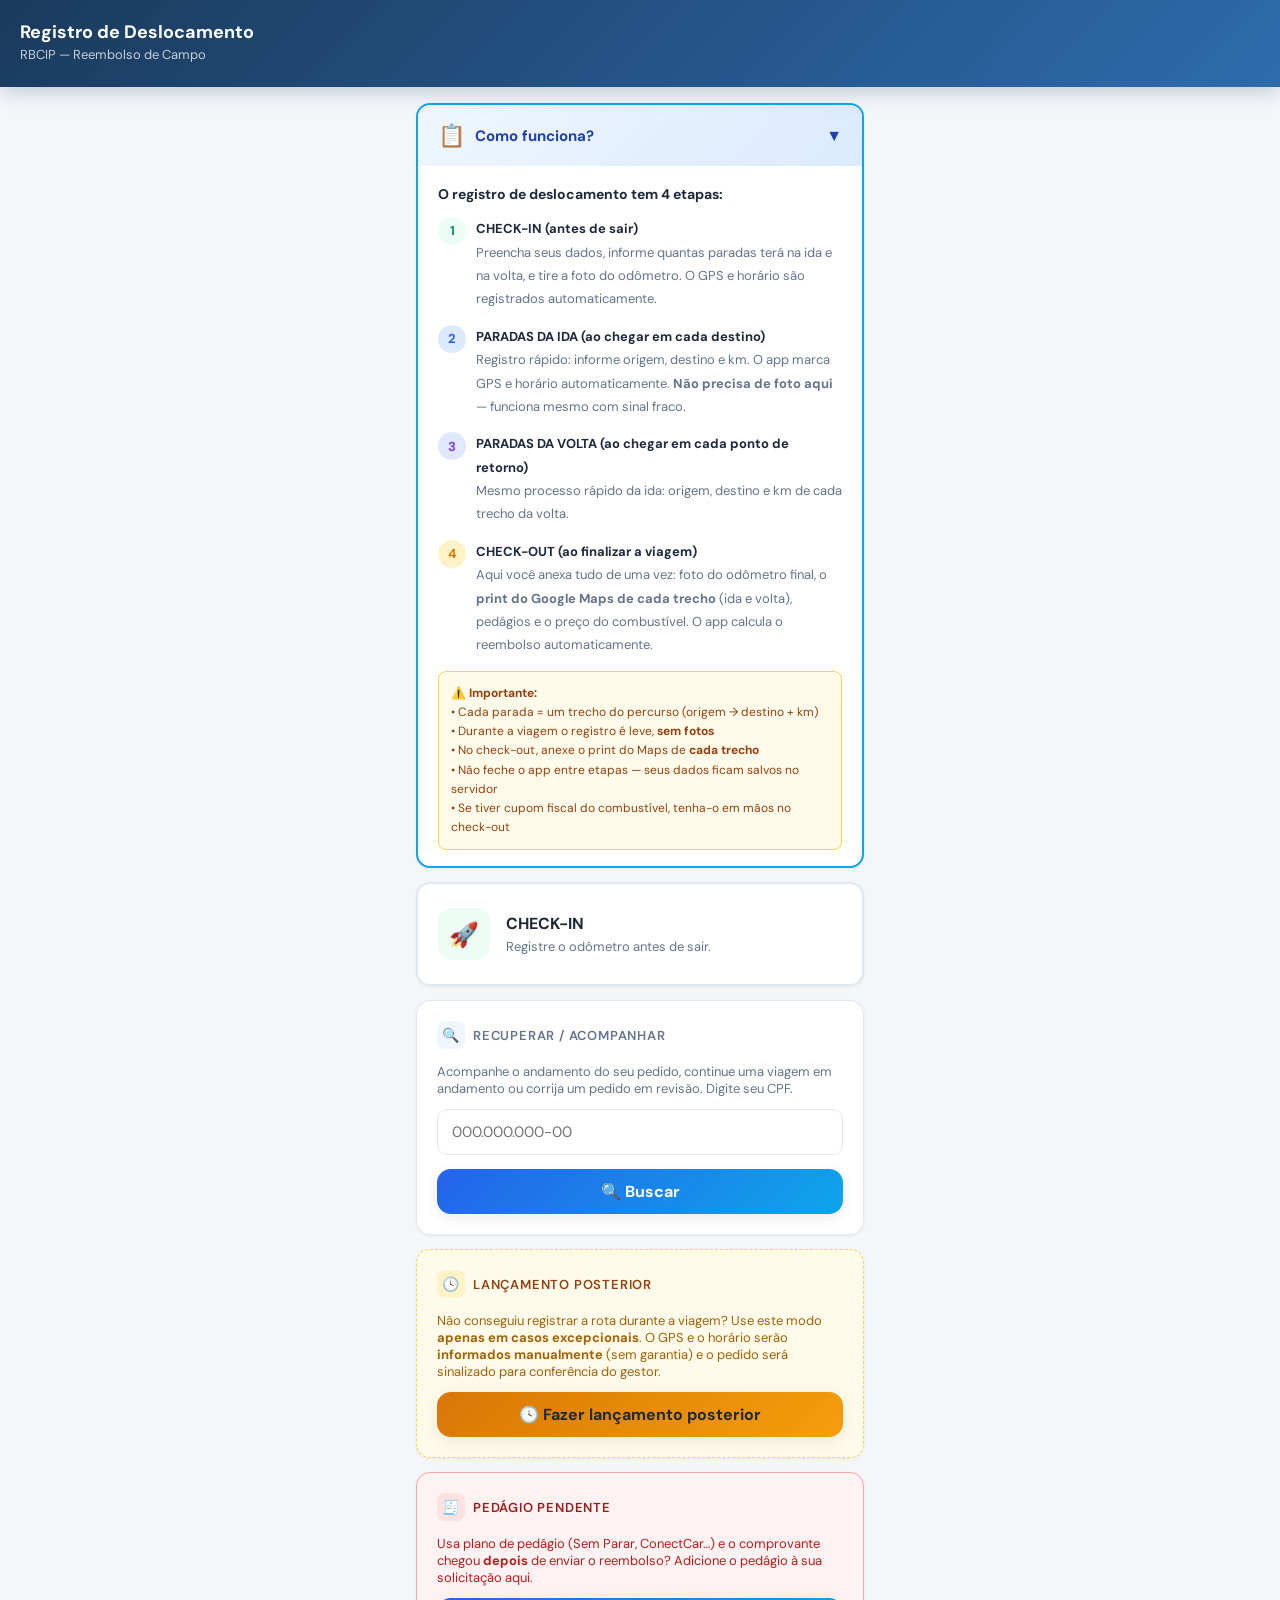
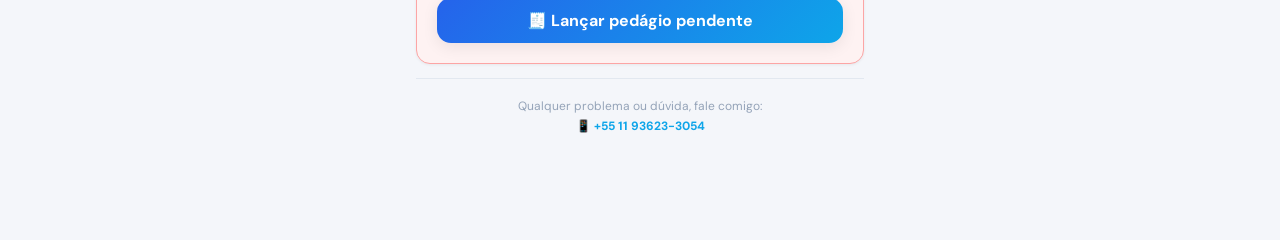
==== index.html @ f6dc3d60 "Permite foto da galeria nos odometros e torna o anexo de imagem robusto 1) Galeria: removido capture" ====
<!DOCTYPE html>
<html lang="pt-BR">
<head>
<meta charset="UTF-8">
<meta name="viewport" content="width=device-width, initial-scale=1.0, maximum-scale=1.0, user-scalable=no">
<title>Registro de Deslocamento — RBCIP</title>
<link rel="preconnect" href="https://fonts.googleapis.com">
<link href="https://fonts.googleapis.com/css2?family=DM+Sans:ital,wght@0,400;0,500;0,600;0,700&family=JetBrains+Mono:wght@500&display=swap" rel="stylesheet">
<style>
:root{--bg:#F4F6FA;--surface:#FFF;--primary:#1A3A5C;--primary-light:#2E6BAD;--accent:#0EA5E9;--accent-glow:rgba(14,165,233,.12);--success:#10B981;--success-bg:#ECFDF5;--warning:#F59E0B;--warning-bg:#FFFBEB;--danger:#EF4444;--danger-bg:#FEF2F2;--text:#1E293B;--text-secondary:#64748B;--text-muted:#94A3B8;--border:#E2E8F0;--border-focus:#0EA5E9;--radius:14px;--radius-sm:10px;--shadow-sm:0 1px 3px rgba(0,0,0,.06);--shadow-md:0 4px 16px rgba(0,0,0,.08)}
*{margin:0;padding:0;box-sizing:border-box}body{font-family:'DM Sans',sans-serif;background:var(--bg);color:var(--text);min-height:100dvh;-webkit-font-smoothing:antialiased}
.hdr{background:linear-gradient(135deg,var(--primary),var(--primary-light));color:#fff;padding:20px 20px 24px;position:sticky;top:0;z-index:100;box-shadow:0 4px 20px rgba(26,58,92,.25)}.hdr h1{font-size:18px;font-weight:700;margin-bottom:2px}.hdr p{font-size:13px;opacity:.75}
.cnt{max-width:480px;margin:0 auto;padding:16px 16px 100px}
.card{background:var(--surface);border-radius:var(--radius);padding:20px;margin-bottom:14px;box-shadow:var(--shadow-sm);border:1px solid var(--border);animation:fi .4s ease both}@keyframes fi{from{opacity:0;transform:translateY(12px)}to{opacity:1;transform:translateY(0)}}
.ct{font-size:13px;font-weight:600;color:var(--text-secondary);text-transform:uppercase;letter-spacing:.8px;margin-bottom:14px;display:flex;align-items:center;gap:8px}.ct .ic{width:28px;height:28px;border-radius:8px;display:flex;align-items:center;justify-content:center;font-size:14px;flex-shrink:0}
.f{margin-bottom:14px}.f:last-child{margin-bottom:0}.f label{display:block;font-size:13px;font-weight:600;color:var(--text);margin-bottom:6px}.f .rq{color:var(--danger)}
.f input,.f select,.f textarea{width:100%;padding:12px 14px;border:1.5px solid var(--border);border-radius:var(--radius-sm);font-family:'DM Sans',sans-serif;font-size:15px;color:var(--text);background:var(--surface);outline:none;-webkit-appearance:none}.f input:focus,.f select:focus{border-color:var(--border-focus);box-shadow:0 0 0 3px var(--accent-glow)}
.f select{padding-right:36px;background-image:url("data:image/svg+xml,%3Csvg xmlns='http://www.w3.org/2000/svg' width='12' height='8'%3E%3Cpath d='M1 1l5 5 5-5' stroke='%2364748B' stroke-width='1.5' fill='none'/%3E%3C/svg%3E");background-repeat:no-repeat;background-position:right 14px center}
.fr{display:grid;grid-template-columns:1fr 1fr;gap:10px}
.cl{display:block;cursor:pointer}.cz{border:2px dashed var(--border);border-radius:var(--radius);padding:22px 16px;text-align:center;overflow:hidden;pointer-events:none;transition:all .25s}.cl:active .cz{border-color:var(--accent);background:var(--accent-glow)}.cz.ok{border-style:solid;border-color:var(--success);padding:0;background:#000}.cz .pi{font-size:26px;margin-bottom:4px}.cz .pt{font-size:13px;color:var(--text-secondary);font-weight:500}.cz .ps{font-size:11px;color:var(--text-muted);margin-top:2px}.cz img{width:100%;display:block;border-radius:calc(var(--radius) - 2px)}.chi{position:absolute;width:1px;height:1px;opacity:0;overflow:hidden}
.cm{margin-top:8px;padding:10px 12px;background:var(--success-bg);border-radius:var(--radius-sm);font-family:'JetBrains Mono',monospace;font-size:11px;color:#065F46;line-height:1.6;display:none}.cm.v{display:block}.cm .mr{display:flex;justify-content:space-between}.cm .ml{font-family:'DM Sans',sans-serif;font-weight:600;font-size:11px;color:#047857}
.gs{display:flex;align-items:center;gap:8px;padding:10px 14px;border-radius:var(--radius-sm);font-size:13px;font-weight:500;margin-bottom:14px}.gs.p{background:var(--warning-bg);color:#92400E}.gs.a{background:var(--success-bg);color:#065F46}.gs.e{background:var(--danger-bg);color:#991B1B}.gd{width:8px;height:8px;border-radius:50%;flex-shrink:0}.gs.p .gd{background:var(--warning);animation:pl 1.5s infinite}.gs.a .gd{background:var(--success)}.gs.e .gd{background:var(--danger)}@keyframes pl{0%,100%{opacity:1}50%{opacity:.3}}
.bp{display:flex;align-items:center;justify-content:center;gap:8px;width:100%;padding:16px;border:none;border-radius:var(--radius);background:linear-gradient(135deg,var(--primary),var(--primary-light));color:#fff;font-family:'DM Sans',sans-serif;font-size:16px;font-weight:700;cursor:pointer;box-shadow:var(--shadow-md);transition:transform .15s}.bp:active{transform:scale(.98)}.bp:disabled{opacity:.5;cursor:not-allowed}.bp.g{background:linear-gradient(135deg,#059669,#10B981)}.bp.y{background:linear-gradient(135deg,#D97706,#F59E0B);color:#1E293B}.bp.b{background:linear-gradient(135deg,#2563EB,#0EA5E9)}.bp.purple{background:linear-gradient(135deg,#7C3AED,#8B5CF6)}
.bs{display:block;width:100%;padding:12px;border:1.5px solid var(--border);border-radius:var(--radius);background:transparent;color:var(--text-secondary);font-family:'DM Sans',sans-serif;font-size:14px;font-weight:600;cursor:pointer;margin-top:10px}
.mc{background:var(--surface);border-radius:var(--radius);padding:24px 20px;margin-bottom:14px;box-shadow:var(--shadow-sm);border:2px solid var(--border);cursor:pointer;display:flex;align-items:center;gap:16px;animation:fi .4s ease both}.mc:active{transform:scale(.98);border-color:var(--accent)}.mc .mi{width:52px;height:52px;border-radius:14px;display:flex;align-items:center;justify-content:center;font-size:24px;flex-shrink:0}.mc .mn h3{font-size:16px;font-weight:700;margin-bottom:4px}.mc .mn p{font-size:13px;color:var(--text-secondary);line-height:1.4}
.ob{background:var(--warning-bg);border:1.5px solid #FCD34D;border-radius:var(--radius);padding:14px 16px;margin-bottom:14px;display:none}.ob.v{display:block}.ob .bt{font-size:13px;font-weight:700;color:#92400E;margin-bottom:4px}.ob .bd{font-size:12px;color:#A16207;line-height:1.5}
.sec{display:none}.sec.a{display:block}
.ss{text-align:center;padding:40px 20px;animation:fi .5s ease both}.si{width:72px;height:72px;background:var(--success-bg);border-radius:50%;display:flex;align-items:center;justify-content:center;margin:0 auto 20px;font-size:36px}.ss h2{font-size:22px;margin-bottom:8px}.ss p{font-size:14px;color:var(--text-secondary);line-height:1.6}
.sid{display:inline-block;margin-top:16px;padding:8px 16px;background:var(--bg);border-radius:var(--radius-sm);font-family:'JetBrains Mono',monospace;font-size:13px;color:var(--primary);font-weight:500}
.lo{position:fixed;inset:0;background:rgba(255,255,255,.85);backdrop-filter:blur(4px);display:none;align-items:center;justify-content:center;z-index:999;flex-direction:column;gap:16px}.lo.s{display:flex}.sp{width:40px;height:40px;border:3px solid var(--border);border-top-color:var(--accent);border-radius:50%;animation:sn .7s linear infinite}@keyframes sn{to{transform:rotate(360deg)}}.lo p{font-size:14px;color:var(--text-secondary);font-weight:500}
.lc{font-family:'JetBrains Mono',monospace;font-size:20px;font-weight:500;color:var(--primary);text-align:center;padding:8px 0;letter-spacing:1px}
.wl{list-style:none;margin:8px 0}.wl li{padding:10px 12px;background:var(--bg);border-radius:var(--radius-sm);margin-bottom:6px;font-size:13px;color:var(--text-secondary);line-height:1.5;border-left:3px solid var(--accent)}.wl li strong{color:var(--text)}
.dyn-item{background:var(--bg);border-radius:var(--radius-sm);padding:14px;margin-bottom:10px;position:relative;border:1px solid var(--border)}.dyn-item .rm{position:absolute;top:8px;right:8px;width:24px;height:24px;border-radius:50%;border:none;background:var(--danger-bg);color:var(--danger);font-size:14px;cursor:pointer;display:flex;align-items:center;justify-content:center;font-weight:700}
.add-btn{display:flex;align-items:center;justify-content:center;gap:6px;width:100%;padding:10px;border:1.5px dashed var(--border);border-radius:var(--radius-sm);background:transparent;color:var(--text-muted);font-family:'DM Sans',sans-serif;font-size:13px;font-weight:600;cursor:pointer;margin-bottom:14px}.add-btn:active{border-color:var(--accent);color:var(--accent)}
.tog-row{display:flex;gap:0;border-radius:var(--radius-sm);overflow:hidden;border:1.5px solid var(--border);margin-bottom:14px}.tog-btn{flex:1;padding:12px 8px;text-align:center;font-family:'DM Sans',sans-serif;font-size:13px;font-weight:600;cursor:pointer;border:none;background:var(--surface);color:var(--text-secondary);transition:all .2s}.tog-btn.on{background:var(--primary);color:#fff}
.phase-badge{display:inline-block;padding:4px 12px;border-radius:20px;font-size:12px;font-weight:700;letter-spacing:.5px}
.maps-item{background:var(--bg);border:1px solid var(--border);border-radius:var(--radius-sm);padding:14px;margin-bottom:12px}.maps-item:last-child{margin-bottom:0}
.maps-head{display:flex;flex-wrap:wrap;align-items:baseline;gap:4px 8px;margin-bottom:10px}.maps-tag{font-size:11px;font-weight:700;color:#1E40AF;background:#DBEAFE;padding:3px 8px;border-radius:6px;letter-spacing:.3px;white-space:nowrap}.maps-sub{font-size:12px;color:var(--text-secondary);font-weight:500}
.ped-group-title{font-size:12px;font-weight:700;color:var(--text-secondary);text-transform:uppercase;letter-spacing:.5px;margin:4px 0 10px;display:flex;align-items:center;gap:6px}.ped-group-title:not(:first-child){margin-top:18px;padding-top:16px;border-top:1px solid var(--border)}
</style>
</head>
<body>
<header class="hdr"><h1>Registro de Deslocamento</h1><p>RBCIP — Reembolso de Campo</p></header>
<div class="cnt">

<!-- HOME -->
<div class="sec a" id="secHome">
  <div class="ob" id="openBanner"><div class="bt">⚠️ Viagem em andamento</div><div class="bd" id="openDetail"></div></div>

  <!-- Instruções -->
  <div class="card" id="instrCard" style="border:2px solid var(--accent);padding:0;overflow:hidden">
    <div onclick="toggleInstr()" style="display:flex;align-items:center;justify-content:space-between;padding:16px 20px;cursor:pointer;background:linear-gradient(135deg,#EFF6FF,#DBEAFE)">
      <div style="display:flex;align-items:center;gap:10px"><span style="font-size:22px">📋</span><span style="font-size:15px;font-weight:700;color:#1E40AF">Como funciona?</span></div>
      <span id="instrArrow" style="font-size:16px;color:#1E40AF;transition:transform .3s">▼</span>
    </div>
    <div id="instrBody" style="max-height:2000px;overflow:hidden;transition:max-height .4s ease">
      <div style="padding:16px 20px;font-size:13px;color:var(--text-secondary);line-height:1.8">
        <div style="font-weight:700;color:var(--text);margin-bottom:10px;font-size:14px">O registro de deslocamento tem 4 etapas:</div>

        <div style="display:flex;gap:10px;margin-bottom:14px">
          <div style="width:28px;height:28px;border-radius:50%;background:#ECFDF5;color:#059669;display:flex;align-items:center;justify-content:center;font-weight:700;font-size:13px;flex-shrink:0">1</div>
          <div><strong style="color:var(--text)">CHECK-IN (antes de sair)</strong><br>Preencha seus dados, informe quantas paradas terá na ida e na volta, e tire a foto do odômetro. O GPS e horário são registrados automaticamente.</div>
        </div>

        <div style="display:flex;gap:10px;margin-bottom:14px">
          <div style="width:28px;height:28px;border-radius:50%;background:#DBEAFE;color:#2563EB;display:flex;align-items:center;justify-content:center;font-weight:700;font-size:13px;flex-shrink:0">2</div>
          <div><strong style="color:var(--text)">PARADAS DA IDA (ao chegar em cada destino)</strong><br>Registro rápido: informe origem, destino e km. O app marca GPS e horário automaticamente. <strong>Não precisa de foto aqui</strong> — funciona mesmo com sinal fraco.</div>
        </div>

        <div style="display:flex;gap:10px;margin-bottom:14px">
          <div style="width:28px;height:28px;border-radius:50%;background:#E0E7FF;color:#7C3AED;display:flex;align-items:center;justify-content:center;font-weight:700;font-size:13px;flex-shrink:0">3</div>
          <div><strong style="color:var(--text)">PARADAS DA VOLTA (ao chegar em cada ponto de retorno)</strong><br>Mesmo processo rápido da ida: origem, destino e km de cada trecho da volta.</div>
        </div>

        <div style="display:flex;gap:10px;margin-bottom:14px">
          <div style="width:28px;height:28px;border-radius:50%;background:#FEF3C7;color:#D97706;display:flex;align-items:center;justify-content:center;font-weight:700;font-size:13px;flex-shrink:0">4</div>
          <div><strong style="color:var(--text)">CHECK-OUT (ao finalizar a viagem)</strong><br>Aqui você anexa tudo de uma vez: foto do odômetro final, o <strong>print do Google Maps de cada trecho</strong> (ida e volta), pedágios e o preço do combustível. O app calcula o reembolso automaticamente.</div>
        </div>

        <div style="background:var(--warning-bg);border:1px solid #FCD34D;border-radius:8px;padding:12px;margin-top:4px">
          <div style="font-size:12px;color:#92400E;line-height:1.6">
            <strong>⚠️ Importante:</strong><br>
            • Cada parada = um trecho do percurso (origem → destino + km)<br>
            • Durante a viagem o registro é leve, <strong>sem fotos</strong><br>
            • No check-out, anexe o print do Maps de <strong>cada trecho</strong><br>
            • Não feche o app entre etapas — seus dados ficam salvos no servidor<br>
            • Se tiver cupom fiscal do combustível, tenha-o em mãos no check-out
          </div>
        </div>
      </div>
    </div>
  </div>

  <div class="mc" onclick="goCheckin()" id="cardCI"><div class="mi" style="background:#ECFDF5;color:#059669">🚀</div><div class="mn"><h3>CHECK-IN</h3><p>Registre o odômetro antes de sair.</p></div></div>
  <div class="mc" onclick="goViagem()" id="cardV" style="display:none"><div class="mi" style="background:#EFF6FF;color:#2563EB">🗺️</div><div class="mn"><h3>Viagem em Andamento</h3><p>Registrar paradas ou finalizar.</p></div></div>
  <div class="card"><div class="ct"><span class="ic" style="background:#EFF6FF;color:#2563EB">🔍</span> Recuperar / Acompanhar</div>
    <p style="font-size:13px;color:var(--text-secondary);margin-bottom:12px">Acompanhe o andamento do seu pedido, continue uma viagem em andamento ou corrija um pedido em revisão. Digite seu CPF.</p>
    <div class="f"><input type="text" id="busca_cpf" placeholder="000.000.000-00" inputmode="numeric" maxlength="14"></div>
    <button class="bp b" style="padding:12px" onclick="buscarCPF()">🔍 Buscar</button>
    <div id="busca_res" style="margin-top:10px;font-size:13px;display:none"></div>
  </div>
  <div class="card" style="border:1.5px dashed #FCD34D;background:#FFFBEB">
    <div class="ct" style="color:#92400E"><span class="ic" style="background:#FEF3C7;color:#D97706">🕓</span> Lançamento Posterior</div>
    <p style="font-size:13px;color:#A16207;margin-bottom:12px">Não conseguiu registrar a rota durante a viagem? Use este modo <strong>apenas em casos excepcionais</strong>. O GPS e o horário serão <strong>informados manualmente</strong> (sem garantia) e o pedido será sinalizado para conferência do gestor.</p>
    <button class="bp y" style="padding:12px" onclick="goPosterior()">🕓 Fazer lançamento posterior</button>
  </div>
  <div class="card" style="border:1.5px solid #FCA5A5;background:#FEF2F2">
    <div class="ct" style="color:#991B1B"><span class="ic" style="background:#FEE2E2;color:#DC2626">🧾</span> Pedágio Pendente</div>
    <p style="font-size:13px;color:#B91C1C;margin-bottom:12px">Usa plano de pedágio (Sem Parar, ConectCar…) e o comprovante chegou <strong>depois</strong> de enviar o reembolso? Adicione o pedágio à sua solicitação aqui.</p>
    <button class="bp b" style="padding:12px" onclick="goPedagio()">🧾 Lançar pedágio pendente</button>
  </div>
</div>

<!-- CHECK-IN -->
<div class="sec" id="secCI">
  <div class="card"><div class="ct"><span class="ic" style="background:#EFF6FF;color:#2563EB">👤</span> Identificação</div>
    <div class="f"><label>Nome completo <span class="rq">*</span></label><input type="text" id="ci_nome" autocomplete="name"></div>
    <div class="f"><label>CPF <span class="rq">*</span></label><input type="text" id="ci_cpf" inputmode="numeric" maxlength="14"></div>
    <div class="fr"><div class="f"><label>RG <span class="rq">*</span></label><input type="text" id="ci_rg" maxlength="20"></div><div class="f"><label>Órgão emissor <span class="rq">*</span></label><input type="text" id="ci_orgao" placeholder="Ex: SSP/SP" maxlength="20"></div></div>
    <div class="fr"><div class="f"><label>E-mail <span class="rq">*</span></label><input type="email" id="ci_email"></div><div class="f"><label>Telefone <span class="rq">*</span></label><input type="tel" id="ci_tel" maxlength="15"></div></div>
    <div class="fr"><div class="f"><label>Veículo <span class="rq">*</span></label><select id="ci_veic"><option value="">Selecione</option><option>Carro</option><option>Moto</option></select></div><div class="f"><label>Placa <span class="rq">*</span></label><input type="text" id="ci_placa" maxlength="8" style="text-transform:uppercase"></div></div>
    <p style="font-size:11px;color:var(--text-muted);margin-top:4px">RG e órgão emissor são usados no recibo de reembolso.</p>
  </div>
  <div class="card"><div class="ct"><span class="ic" style="background:#FEF3C7;color:#D97706">📍</span> Paradas do Percurso</div>
    <div class="fr">
      <div class="f"><label>Paradas na IDA</label><select id="ci_ida"><option value="1">1</option><option value="2">2</option><option value="3">3</option><option value="4">4</option><option value="5">5</option></select></div>
      <div class="f"><label>Paradas na VOLTA</label><select id="ci_volta"><option value="0">Sem volta (só ida)</option><option value="1">1</option><option value="2">2</option><option value="3">3</option><option value="4">4</option><option value="5">5</option></select></div>
    </div>
    <p style="font-size:12px;color:var(--text-muted)">Cada parada = um trecho com origem, destino e km. Selecione <strong>"Sem volta"</strong> se a viagem for somente de ida.</p>
  </div>
  <div class="card"><div class="ct"><span class="ic" style="background:#ECFDF5;color:#059669">📡</span> Localização</div>
    <div class="gs p" id="ci_gs"><div class="gd"></div><span id="ci_gt">Obtendo…</span></div><div class="lc" id="ci_ck">--:--:--</div>
  </div>
  <div class="card"><div class="ct"><span class="ic" style="background:#EFF6FF;color:#2563EB">📸</span> Odômetro — SAÍDA</div>
    <label class="cl" for="ci_foto"><div class="cz" id="ci_cz"><div id="ci_ph"><div class="pi">📷</div><div class="pt">Toque para fotografar</div></div><img id="ci_pv" style="display:none"></div></label>
    <input type="file" accept="image/*" id="ci_foto" class="chi" onchange="capFoto(this,'ci')">
    <div class="cm" id="ci_cm"><div class="mr"><span class="ml">⏱</span><span id="ci_ts">—</span></div><div class="mr"><span class="ml">📍</span><span id="ci_co">—</span></div></div>
  </div>
  <button class="bp g" onclick="enviarCI()">✅ Confirmar CHECK-IN</button>
  <button class="bs" onclick="show('secHome')">← Voltar</button>
</div>

<!-- CHECK-IN OK -->
<div class="sec" id="secCIOk"><div class="ss"><div class="si" style="background:#ECFDF5">🚀</div><h2>Check-in Registrado!</h2><p>Ao chegar em cada destino, registre a <strong>parada</strong> correspondente.</p><div style="background:#FFFBEB;border:1px solid #FCD34D;border-radius:10px;padding:12px 14px;margin:16px auto 0;max-width:340px;text-align:left;font-size:12px;color:#92400E;line-height:1.6">📌 <strong>Já vá guardando para o check-out:</strong><br>📸 foto do odômetro na chegada · 🗺️ print do Google Maps de cada trecho · 🧾 comprovante dos pedágios (se houver).</div><div class="sid" id="ci_proto" style="margin-top:16px"></div><button class="bp" style="margin-top:24px" onclick="show('secHome');sync()">← Início</button></div></div>

<!-- VIAGEM EM ANDAMENTO -->
<div class="sec" id="secViagem">
  <div class="card" style="background:var(--success-bg);border-color:var(--success)">
    <div style="font-size:13px;font-weight:600;color:#065F46;margin-bottom:6px">📋 Viagem em andamento</div>
    <div id="viagem_info" style="font-size:12px;color:#047857;line-height:1.6;font-family:'JetBrains Mono',monospace"></div>
  </div>
  <!-- Aviso antecipado do check-out -->
  <div class="card" style="border:2px solid #F59E0B;background:#FFFBEB;padding:16px">
    <div style="font-size:14px;font-weight:700;color:#92400E;display:flex;align-items:center;gap:8px;margin-bottom:6px"><span style="font-size:18px">📌</span> Atenção: o que você vai precisar no CHECK-OUT</div>
    <div style="font-size:12px;color:#A16207;line-height:1.5;margin-bottom:12px">Ao finalizar a viagem, será obrigatório anexar os itens abaixo. <strong>Vá guardando durante o trajeto</strong> para não perder nada:</div>
    <ul style="list-style:none;display:flex;flex-direction:column;gap:10px">
      <li style="display:flex;gap:10px;font-size:13px;color:#78350F;line-height:1.45"><span style="font-size:18px">📸</span><div><strong>Foto do odômetro</strong> na chegada</div></li>
      <li style="display:flex;gap:10px;font-size:13px;color:#78350F;line-height:1.45"><span style="font-size:18px">🗺️</span><div><strong>Print do Google Maps de cada trecho</strong> (ida e volta) — tire o print da rota a cada parada para não esquecer</div></li>
      <li style="display:flex;gap:10px;font-size:13px;color:#78350F;line-height:1.45"><span style="font-size:18px">🧾</span><div><strong>Comprovante de cada pedágio</strong>, se houver</div></li>
    </ul>
  </div>
  <!-- IDA -->
  <div class="card" id="ida_card">
    <div class="ct"><span class="ic" style="background:#DBEAFE;color:#2563EB">➡️</span> <span id="ida_title">IDA</span></div>
    <ul class="wl" id="ida_list"></ul>
    <button class="bp b" onclick="goParada('ida')" id="btnIda" style="display:none;padding:12px;font-size:14px">📍 Parada IDA</button>
    <div id="ida_done" style="display:none;text-align:center;color:#065F46;font-size:13px;font-weight:600;padding:8px 0">✅ IDA completa</div>
  </div>
  <!-- VOLTA -->
  <div class="card" id="volta_card">
    <div class="ct"><span class="ic" style="background:#FEF3C7;color:#D97706">↩️</span> <span id="volta_title">VOLTA</span></div>
    <ul class="wl" id="volta_list"></ul>
    <button class="bp purple" onclick="goParada('volta')" id="btnVolta" style="display:none;padding:12px;font-size:14px">📍 Parada VOLTA</button>
    <div id="volta_done" style="display:none;text-align:center;color:#065F46;font-size:13px;font-weight:600;padding:8px 0">✅ VOLTA completa</div>
  </div>
  <!-- Finalizar -->
  <div id="finalizar_area" style="display:none">
    <div class="card" style="background:var(--success-bg);border-color:var(--success);text-align:center;padding:16px">
      <div style="font-size:24px;margin-bottom:6px">🎉</div>
      <div style="font-size:14px;font-weight:700;color:#065F46">Todas as paradas registradas!</div>
      <p style="font-size:13px;color:#047857;margin-top:4px">Finalize a viagem para calcular o reembolso.</p>
    </div>
    <button class="bp y" onclick="goFinalizar()">🏁 CHECK-OUT — Finalizar</button>
  </div>
  <button class="bs" onclick="show('secHome')">← Início</button>
</div>

<!-- PARADA -->
<div class="sec" id="secParada">
  <div class="card" style="background:#EFF6FF;border-color:#93C5FD;text-align:center;padding:16px">
    <div id="pa_badge" class="phase-badge" style="background:#DBEAFE;color:#1E40AF">IDA</div>
    <div style="font-size:15px;font-weight:700;color:#1E40AF;margin-top:8px" id="pa_titulo">Parada 1 de 1</div>
  </div>
  <div class="card"><div class="ct"><span class="ic" style="background:#ECFDF5;color:#059669">📡</span> Localização</div>
    <div class="gs p" id="pa_gs"><div class="gd"></div><span id="pa_gt">Obtendo…</span></div><div class="lc" id="pa_ck">--:--:--</div>
  </div>
  <div class="card"><div class="ct"><span class="ic" style="background:#FEF3C7;color:#D97706">🛣️</span> Trecho</div>
    <div class="fr"><div class="f"><label>Origem <span class="rq">*</span></label><input type="text" id="pa_orig"></div><div class="f"><label>Destino <span class="rq">*</span></label><input type="text" id="pa_dest"></div></div>
    <div class="f"><label>Distância (km) <span class="rq">*</span></label><input type="number" id="pa_km" inputmode="decimal" step="0.1"></div>
    <p style="font-size:12px;color:#92400E;background:#FFFBEB;border:1px solid #FCD34D;border-radius:8px;padding:10px 12px;line-height:1.5">⚠️ Registro rápido, sem foto agora. <strong>Tire e guarde o print do Google Maps deste trecho</strong> — ele será obrigatório no check-out.</p>
  </div>
  <button class="bp b" onclick="enviarParada()">📍 Confirmar Parada</button>
  <button class="bs" onclick="show('secViagem')">← Voltar</button>
</div>

<!-- FINALIZAR (Check-out VOLTA) -->
<div class="sec" id="secFinal">
  <div class="card" style="background:linear-gradient(135deg,#FEF3C7,#FDE68A);border:2px solid #F59E0B;text-align:center;padding:20px">
    <div style="font-size:28px;margin-bottom:6px">🏁</div>
    <div style="font-size:16px;font-weight:700;color:#92400E">CHECK-OUT</div>
    <p style="font-size:13px;color:#A16207;margin-top:4px">Registre a chegada e finalize a viagem.</p>
  </div>
  <div class="card" style="border:1.5px solid #FCD34D;background:#FFFBEB">
    <div style="font-size:13px;font-weight:700;color:#92400E;margin-bottom:10px">📋 Antes de enviar, você precisa anexar:</div>
    <ul style="list-style:none;display:flex;flex-direction:column;gap:8px">
      <li style="display:flex;gap:10px;font-size:13px;color:#78350F;line-height:1.45"><span style="font-size:16px">📸</span><div><strong>Foto do odômetro</strong> na chegada</div></li>
      <li style="display:flex;gap:10px;font-size:13px;color:#78350F;line-height:1.45"><span style="font-size:16px">🗺️</span><div><strong>Print do Google Maps de cada trecho</strong> registrado (ida e volta)</div></li>
      <li style="display:flex;gap:10px;font-size:13px;color:#78350F;line-height:1.45"><span style="font-size:16px">🧾</span><div><strong>Comprovante de cada pedágio</strong> (se houver)</div></li>
    </ul>
    <div style="font-size:11px;color:#A16207;margin-top:10px;line-height:1.5">Sem esses itens o envio é bloqueado. Tenha-os em mãos antes de continuar.</div>
  </div>
  <div class="card"><div class="ct"><span class="ic" style="background:#ECFDF5;color:#059669">📡</span> Localização</div>
    <div class="gs p" id="co_gs"><div class="gd"></div><span id="co_gt">Obtendo…</span></div><div class="lc" id="co_ck">--:--:--</div>
  </div>
  <div class="card"><div class="ct"><span class="ic" style="background:#FEF3C7;color:#D97706">📸</span> Odômetro — CHEGADA</div>
    <label class="cl" for="co_foto"><div class="cz" id="co_cz"><div id="co_ph"><div class="pi">📷</div><div class="pt">Fotografar painel</div></div><img id="co_pv" style="display:none"></div></label>
    <input type="file" accept="image/*" id="co_foto" class="chi" onchange="capFoto(this,'co')">
    <div class="cm" id="co_cm"><div class="mr"><span class="ml">⏱</span><span id="co_ts">—</span></div><div class="mr"><span class="ml">📍</span><span id="co_co">—</span></div></div>
  </div>
  <div class="card"><div class="ct"><span class="ic" style="background:#F0FDF4;color:#16A34A">🗺️</span> Prints do Maps por trecho</div>
    <p style="font-size:12px;color:var(--text-secondary);margin-bottom:12px">Anexe o print do Google Maps de <strong>cada parada registrada</strong> (ida e volta).</p>
    <div id="maps_list"></div>
  </div>
  <div class="card"><div class="ct"><span class="ic" style="background:#FEF2F2;color:#DC2626">🧾</span> Pedágios</div>
    <label style="display:flex;align-items:center;gap:8px;cursor:pointer;margin-bottom:12px;font-size:13px;font-weight:600;color:var(--text)"><input type="checkbox" id="co_ped_depois" onchange="togglePedDepois()" style="width:18px;height:18px;flex-shrink:0"> Vou lançar os pedágios depois (plano de pedágio)</label>
    <div id="co_ped_depois_aviso" style="display:none;background:var(--warning-bg);border:1px solid #FCD34D;border-radius:var(--radius-sm);padding:12px;font-size:12px;color:#92400E;line-height:1.5">🧾 Os pedágios ficarão <strong>pendentes</strong>. Quando o comprovante chegar, use <strong>"Lançar pedágio pendente"</strong> na tela inicial para adicioná-los a este protocolo.</div>
    <div id="co_ped_campos">
      <div class="ped-group-title">➡️ Pedágios da IDA</div>
      <div id="ped_list_ida"></div>
      <button class="add-btn" onclick="addPed('ida')">+ Adicionar Pedágio (Ida)</button>
      <div class="ped-group-title">↩️ Pedágios da VOLTA</div>
      <div id="ped_list_volta"></div>
      <button class="add-btn" onclick="addPed('volta')">+ Adicionar Pedágio (Volta)</button>
      <p style="font-size:12px;color:var(--text-muted)">Adicione cada pedágio na fase correspondente. Se não houver, deixe vazio.</p>
    </div>
  </div>
  <div class="card"><div class="ct"><span class="ic" style="background:#FEF3C7;color:#D97706">⛽</span> Valor do Combustível</div>
    <div class="tog-row">
      <button class="tog-btn on" id="tog_cupom" onclick="setFuelMode('cupom')">Tenho cupom fiscal</button>
      <button class="tog-btn" id="tog_estim" onclick="setFuelMode('estim')">Usar estimativa</button>
    </div>
    <div id="fuel_cupom">
      <div class="f"><label>Preço real do litro (R$) <span class="rq">*</span></label><input type="number" id="co_preco" placeholder="Ex: 7.49" inputmode="decimal" step="0.01"></div>
      <label class="cl" for="co_cupom"><div class="cz" id="co_cupz"><div id="co_cuph"><div class="pi">🧾</div><div class="pt">Anexar cupom fiscal</div><div class="ps">Mostrando preço por litro</div></div><img id="co_cupv" style="display:none"></div></label>
      <input type="file" accept="image/*" id="co_cupom" class="chi" onchange="capFile(this,'co_cupv','co_cuph','co_cupz')">
    </div>
    <div id="fuel_estim" style="display:none">
      <div style="padding:14px;background:var(--warning-bg);border-radius:var(--radius-sm);border:1px solid #FCD34D;text-align:center">
        <div style="font-size:13px;font-weight:600;color:#92400E;margin-bottom:4px">Valor estimado será utilizado</div>
        <div style="font-size:20px;font-weight:700;color:#92400E">R$ 6,79/L</div>
        <p style="font-size:12px;color:#A16207;margin-top:6px">Sem cupom fiscal, o cálculo usará o valor base.</p>
      </div>
    </div>
  </div>
  <div class="card"><div class="ct"><span class="ic" style="background:#EFF6FF;color:#2563EB">🧍</span> Caronas</div>
    <p style="font-size:12px;color:var(--text-muted);margin-bottom:10px">Nome de quem pegou carona com você (se houver). Deixe vazio se viajou sozinho.</p>
    <div id="carona_list"></div>
    <button class="add-btn" onclick="addCarona()">+ Adicionar carona</button>
  </div>
  <div class="card"><div class="ct"><span class="ic" style="background:#FEF3C7;color:#D97706">🚗</span> Consumo do veículo</div>
    <div class="tog-row">
      <button class="tog-btn on" id="tog_con_pad" onclick="setConMode('padrao')">Usar padrão</button>
      <button class="tog-btn" id="tog_con_custom" onclick="setConMode('custom')">Informar meu consumo</button>
    </div>
    <div id="con_padrao">
      <div style="padding:14px;background:var(--warning-bg);border-radius:var(--radius-sm);border:1px solid #FCD34D;text-align:center">
        <div style="font-size:13px;font-weight:600;color:#92400E;margin-bottom:4px">Será usado o consumo padrão</div>
        <div id="con_padrao_val" style="font-size:18px;font-weight:700;color:#92400E">10 km/L</div>
      </div>
    </div>
    <div id="con_custom" style="display:none">
      <div class="f"><label>Consumo do seu carro (km/L) <span class="rq">*</span></label><input type="number" id="co_consumo" placeholder="Ex: 8.5" inputmode="decimal" step="0.1"></div>
      <label class="cl" for="co_confoto"><div class="cz" id="co_confz"><div id="co_confh"><div class="pi">📷</div><div class="pt">Foto do painel com o consumo</div></div><img id="co_confv" style="display:none"></div></label>
      <input type="file" accept="image/*" id="co_confoto" class="chi" onchange="capFile(this,'co_confv','co_confh','co_confz')">
    </div>
  </div>
  <div class="card" id="resumoCard" style="display:none;background:var(--bg)"><div id="resumo"></div></div>
  <button class="bp b" onclick="calcular()" id="btnCalc">🧮 Calcular Reembolso</button>
  <button class="bp g" id="btnEnv" onclick="enviarFinal()" style="display:none;margin-top:10px">📤 Enviar Solicitação</button>
  <button class="bs" onclick="show('secViagem')">← Voltar</button>
</div>

<!-- LANÇAMENTO POSTERIOR (exceção) -->
<div class="sec" id="secPosterior">
  <div class="card" style="background:var(--warning-bg);border:2px solid #F59E0B">
    <div class="ct" style="color:#92400E"><span class="ic" style="background:#FEF3C7;color:#D97706">🕓</span> Lançamento Posterior</div>
    <p style="font-size:13px;color:#A16207;line-height:1.6">Modo de <strong>exceção</strong>: preencha toda a viagem de uma vez. Como o registro não foi feito durante o percurso, a <strong>localização e o horário são informados manualmente</strong> e não têm garantia. Este pedido será <strong>sinalizado ao gestor</strong> para conferência.</p>
  </div>
  <div class="card"><div class="ct"><span class="ic" style="background:#EFF6FF;color:#2563EB">👤</span> Identificação</div>
    <div class="f"><label>Nome completo <span class="rq">*</span></label><input type="text" id="lp_nome" autocomplete="name"></div>
    <div class="f"><label>CPF <span class="rq">*</span></label><input type="text" id="lp_cpf" inputmode="numeric" maxlength="14"></div>
    <div class="fr"><div class="f"><label>RG <span class="rq">*</span></label><input type="text" id="lp_rg" maxlength="20"></div><div class="f"><label>Órgão emissor <span class="rq">*</span></label><input type="text" id="lp_orgao" placeholder="Ex: SSP/SP" maxlength="20"></div></div>
    <div class="fr"><div class="f"><label>E-mail <span class="rq">*</span></label><input type="email" id="lp_email"></div><div class="f"><label>Telefone <span class="rq">*</span></label><input type="tel" id="lp_tel" maxlength="15"></div></div>
    <div class="fr"><div class="f"><label>Veículo <span class="rq">*</span></label><select id="lp_veic" onchange="lpUpdateConPadrao()"><option value="">Selecione</option><option>Carro</option><option>Moto</option></select></div><div class="f"><label>Placa <span class="rq">*</span></label><input type="text" id="lp_placa" maxlength="8" style="text-transform:uppercase"></div></div>
  </div>
  <div class="card"><div class="ct"><span class="ic" style="background:#FEF3C7;color:#D97706">📅</span> Data e horários <span style="font-weight:400;text-transform:none;letter-spacing:0;color:var(--text-muted)">(manuais)</span></div>
    <div class="f"><label>Data da viagem <span class="rq">*</span></label><input type="date" id="lp_data"></div>
    <div class="fr"><div class="f"><label>Hora de saída <span class="rq">*</span></label><input type="time" id="lp_hora_saida"></div><div class="f"><label>Hora de chegada <span class="rq">*</span></label><input type="time" id="lp_hora_chegada"></div></div>
  </div>
  <div class="card"><div class="ct"><span class="ic" style="background:#EFF6FF;color:#2563EB">📸</span> Odômetro</div>
    <label style="display:flex;align-items:center;gap:8px;cursor:pointer;margin-bottom:12px;font-size:13px;font-weight:600;color:var(--text)"><input type="checkbox" id="lp_sem_odo" onchange="lpToggleSemOdo()" style="width:18px;height:18px;flex-shrink:0"> Não possuo foto do Odômetro</label>
    <div id="lp_odo_aviso" style="display:none;background:var(--warning-bg);border:1px solid #FCD34D;border-radius:var(--radius-sm);padding:12px;margin-bottom:12px;font-size:12px;color:#92400E;line-height:1.5">⚠️ <strong>Atenção:</strong> a foto do odômetro é <strong>obrigatória</strong>. Excepcionalmente este lançamento seguirá sem ela, mas você precisará <strong>providenciar as fotos do odômetro nas próximas solicitações</strong>.</div>
    <div id="lp_odo_fotos">
      <label style="display:block;font-size:13px;font-weight:600;color:var(--text);margin-bottom:6px">Saída <span class="rq">*</span></label>
      <label class="cl" for="lp_odo_saida"><div class="cz" id="lp_odo_saida_z"><div id="lp_odo_saida_p"><div class="pi">📷</div><div class="pt">Foto do odômetro de saída</div></div><img id="lp_odo_saida_v" style="display:none"></div></label>
      <input type="file" accept="image/*" id="lp_odo_saida" class="chi" onchange="capFile(this,'lp_odo_saida_v','lp_odo_saida_p','lp_odo_saida_z')">
      <label style="display:block;font-size:13px;font-weight:600;color:var(--text);margin:14px 0 6px">Chegada <span class="rq">*</span></label>
      <label class="cl" for="lp_odo_chegada"><div class="cz" id="lp_odo_chegada_z"><div id="lp_odo_chegada_p"><div class="pi">📷</div><div class="pt">Foto do odômetro de chegada</div></div><img id="lp_odo_chegada_v" style="display:none"></div></label>
      <input type="file" accept="image/*" id="lp_odo_chegada" class="chi" onchange="capFile(this,'lp_odo_chegada_v','lp_odo_chegada_p','lp_odo_chegada_z')">
    </div>
  </div>
  <div class="card"><div class="ct"><span class="ic" style="background:#DBEAFE;color:#2563EB">➡️</span> Trechos da IDA</div>
    <p style="font-size:12px;color:var(--text-muted);margin-bottom:10px">Para cada trecho: origem, destino, km e o print do Maps.</p>
    <div id="lp_trecho_ida"></div>
    <button class="add-btn" onclick="lpAddTrecho('ida')">+ Adicionar trecho (Ida)</button>
  </div>
  <div class="card"><div class="ct"><span class="ic" style="background:#FEF3C7;color:#D97706">↩️</span> Trechos da VOLTA</div>
    <p style="font-size:12px;color:var(--text-muted);margin-bottom:10px">Para cada trecho: origem, destino, km e o print do Maps.</p>
    <div id="lp_trecho_volta"></div>
    <button class="add-btn" onclick="lpAddTrecho('volta')">+ Adicionar trecho (Volta)</button>
  </div>
  <div class="card"><div class="ct"><span class="ic" style="background:#FEF2F2;color:#DC2626">🧾</span> Pedágios</div>
    <div class="ped-group-title">➡️ Pedágios da IDA</div>
    <div id="lp_ped_list_ida"></div>
    <button class="add-btn" onclick="lpAddPed('ida')">+ Adicionar Pedágio (Ida)</button>
    <div class="ped-group-title">↩️ Pedágios da VOLTA</div>
    <div id="lp_ped_list_volta"></div>
    <button class="add-btn" onclick="lpAddPed('volta')">+ Adicionar Pedágio (Volta)</button>
    <p style="font-size:12px;color:var(--text-muted)">Se não houver pedágio, deixe vazio.</p>
  </div>
  <div class="card"><div class="ct"><span class="ic" style="background:#FEF3C7;color:#D97706">⛽</span> Valor do Combustível</div>
    <div class="tog-row">
      <button class="tog-btn on" id="lp_tog_cupom" onclick="lpSetFuelMode('cupom')">Tenho cupom fiscal</button>
      <button class="tog-btn" id="lp_tog_estim" onclick="lpSetFuelMode('estim')">Usar estimativa</button>
    </div>
    <div id="lp_fuel_cupom">
      <div class="f"><label>Preço real do litro (R$) <span class="rq">*</span></label><input type="number" id="lp_preco" placeholder="Ex: 7.49" inputmode="decimal" step="0.01"></div>
      <label class="cl" for="lp_cupom"><div class="cz" id="lp_cupz"><div id="lp_cuph"><div class="pi">🧾</div><div class="pt">Anexar cupom fiscal</div><div class="ps">Mostrando preço por litro</div></div><img id="lp_cupv" style="display:none"></div></label>
      <input type="file" accept="image/*" id="lp_cupom" class="chi" onchange="capFile(this,'lp_cupv','lp_cuph','lp_cupz')">
    </div>
    <div id="lp_fuel_estim" style="display:none">
      <div style="padding:14px;background:var(--warning-bg);border-radius:var(--radius-sm);border:1px solid #FCD34D;text-align:center">
        <div style="font-size:13px;font-weight:600;color:#92400E;margin-bottom:4px">Valor estimado será utilizado</div>
        <div style="font-size:20px;font-weight:700;color:#92400E">R$ 6,79/L</div>
        <p style="font-size:12px;color:#A16207;margin-top:6px">Sem cupom fiscal, o cálculo usará o valor base.</p>
      </div>
    </div>
  </div>
  <div class="card"><div class="ct"><span class="ic" style="background:#EFF6FF;color:#2563EB">🧍</span> Caronas</div>
    <p style="font-size:12px;color:var(--text-muted);margin-bottom:10px">Nome de quem pegou carona (se houver).</p>
    <div id="lp_carona_list"></div>
    <button class="add-btn" onclick="lpAddCarona()">+ Adicionar carona</button>
  </div>
  <div class="card"><div class="ct"><span class="ic" style="background:#FEF3C7;color:#D97706">🚗</span> Consumo do veículo</div>
    <div class="tog-row">
      <button class="tog-btn on" id="lp_tog_con_pad" onclick="lpSetConMode('padrao')">Usar padrão</button>
      <button class="tog-btn" id="lp_tog_con_custom" onclick="lpSetConMode('custom')">Informar meu consumo</button>
    </div>
    <div id="lp_con_padrao">
      <div style="padding:14px;background:var(--warning-bg);border-radius:var(--radius-sm);border:1px solid #FCD34D;text-align:center">
        <div style="font-size:13px;font-weight:600;color:#92400E;margin-bottom:4px">Será usado o consumo padrão</div>
        <div id="lp_con_padrao_val" style="font-size:18px;font-weight:700;color:#92400E">10 km/L</div>
      </div>
    </div>
    <div id="lp_con_custom" style="display:none">
      <div class="f"><label>Consumo do seu carro (km/L) <span class="rq">*</span></label><input type="number" id="lp_consumo" placeholder="Ex: 8.5" inputmode="decimal" step="0.1"></div>
      <label class="cl" for="lp_confoto"><div class="cz" id="lp_confz"><div id="lp_confh"><div class="pi">📷</div><div class="pt">Foto do painel com o consumo</div></div><img id="lp_confv" style="display:none"></div></label>
      <input type="file" accept="image/*" id="lp_confoto" class="chi" onchange="capFile(this,'lp_confv','lp_confh','lp_confz')">
    </div>
  </div>
  <div class="card" id="lp_resumoCard" style="display:none;background:var(--bg)"><div id="lp_resumo"></div></div>
  <button class="bp b" onclick="lpCalcular()" id="lp_btnCalc">🧮 Calcular Reembolso</button>
  <button class="bp g" id="lp_btnEnv" onclick="lpEnviar()" style="display:none;margin-top:10px">📤 Enviar Lançamento</button>
  <button class="bs" onclick="show('secHome')">← Voltar</button>
</div>

<!-- PEDÁGIO PENDENTE -->
<div class="sec" id="secPedagio">
  <div class="card" style="background:#FEF2F2;border:2px solid #F87171">
    <div class="ct" style="color:#991B1B"><span class="ic" style="background:#FEE2E2;color:#DC2626">🧾</span> Pedágio Pendente</div>
    <p style="font-size:13px;color:#B91C1C;line-height:1.6">Adicione um pedágio que você não conseguiu lançar na hora (ex.: plano de pedágio que envia o comprovante depois). Informe seu CPF para localizar a solicitação.</p>
  </div>
  <div class="card"><div class="ct"><span class="ic" style="background:#EFF6FF;color:#2563EB">🔍</span> Localizar solicitação</div>
    <div class="f"><label>CPF</label><input type="text" id="pdg_cpf" inputmode="numeric" maxlength="14"></div>
    <button class="bp b" onclick="buscarProtocolosPedagio()">🔍 Buscar minhas solicitações</button>
    <div id="pdg_res" style="margin-top:12px"></div>
  </div>
  <div class="card" id="pdg_form_card" style="display:none">
    <div class="ct"><span class="ic" style="background:#FEF2F2;color:#DC2626">🧾</span> Adicionar pedágio(s)</div>
    <div id="pdg_sel_info" style="font-size:13px;color:#3730A3;background:#E0E7FF;border-radius:8px;padding:10px;margin-bottom:12px"></div>
    <div id="pdg_list"></div>
    <button class="add-btn" onclick="pdgAddItem()">+ Adicionar pedágio</button>
    <button class="bp g" onclick="enviarPedagios()" style="margin-top:12px">📤 Enviar pedágio(s)</button>
  </div>
  <button class="bs" onclick="show('secHome')">← Voltar</button>
</div>

<!-- CORRIGIR -->
<div class="sec" id="secCorrigir">
  <div class="card" style="background:#FEF3C7;border:2px solid #F59E0B">
    <div style="font-size:14px;font-weight:700;color:#92400E;margin-bottom:6px">🔄 Revisão solicitada</div>
    <div id="corr_motivo" style="font-size:13px;color:#A16207;line-height:1.5"></div>
    <div id="corr_info" style="font-size:11px;color:#A16207;margin-top:8px;font-family:'JetBrains Mono',monospace"></div>
    <div style="font-size:12px;color:#A16207;margin-top:8px;line-height:1.5">Ajuste o que for necessário abaixo (dados, trechos, prints, pedágios ou combustível) e reenvie. O que você não alterar permanece como está.</div>
  </div>

  <div class="card"><div class="ct"><span class="ic" style="background:#EFF6FF;color:#2563EB">👤</span> Dados pessoais</div>
    <div class="f"><label>Nome completo</label><input type="text" id="corr_nome"></div>
    <div class="fr"><div class="f"><label>RG</label><input type="text" id="corr_rg" maxlength="20"></div><div class="f"><label>Órgão emissor</label><input type="text" id="corr_orgao" maxlength="20" style="text-transform:uppercase"></div></div>
    <div class="fr"><div class="f"><label>E-mail</label><input type="email" id="corr_email"></div><div class="f"><label>Telefone</label><input type="tel" id="corr_tel" maxlength="15"></div></div>
    <div class="fr"><div class="f"><label>Veículo</label><select id="corr_veic"><option>Carro</option><option>Moto</option></select></div><div class="f"><label>Placa</label><input type="text" id="corr_placa" maxlength="8" style="text-transform:uppercase"></div></div>
  </div>

  <div class="card"><div class="ct"><span class="ic" style="background:#DBEAFE;color:#2563EB">➡️</span> Trechos da IDA</div>
    <div id="corr_trecho_ida"></div>
    <button class="add-btn" onclick="corrAddTrecho('ida')">+ Adicionar trecho (Ida)</button>
  </div>
  <div class="card" id="corr_volta_card"><div class="ct"><span class="ic" style="background:#FEF3C7;color:#D97706">↩️</span> Trechos da VOLTA</div>
    <div id="corr_trecho_volta"></div>
    <button class="add-btn" onclick="corrAddTrecho('volta')">+ Adicionar trecho (Volta)</button>
  </div>

  <div class="card"><div class="ct"><span class="ic" style="background:#EFF6FF;color:#2563EB">📸</span> Odômetro</div>
    <div id="corr_odo_saida"></div>
    <div id="corr_odo_chegada" style="margin-top:14px"></div>
  </div>

  <div class="card"><div class="ct"><span class="ic" style="background:#FEF2F2;color:#DC2626">🧾</span> Pedágios</div>
    <div class="ped-group-title">➡️ Pedágios da IDA</div>
    <div id="corr_ped_list_ida"></div>
    <button class="add-btn" onclick="corrAddPed('ida')">+ Adicionar Pedágio (Ida)</button>
    <div class="ped-group-title">↩️ Pedágios da VOLTA</div>
    <div id="corr_ped_list_volta"></div>
    <button class="add-btn" onclick="corrAddPed('volta')">+ Adicionar Pedágio (Volta)</button>
  </div>

  <div class="card"><div class="ct"><span class="ic" style="background:#FEF3C7;color:#D97706">⛽</span> Combustível</div>
    <div class="tog-row">
      <button class="tog-btn on" id="corr_tog_cupom" onclick="corrSetFuelMode('cupom')">Tenho cupom fiscal</button>
      <button class="tog-btn" id="corr_tog_estim" onclick="corrSetFuelMode('estim')">Usar estimativa</button>
    </div>
    <div id="corr_fuel_cupom">
      <div class="f"><label>Preço real do litro (R$)</label><input type="number" id="corr_preco" placeholder="Ex: 7.49" inputmode="decimal" step="0.01"></div>
      <div id="corr_cupom_atual" style="font-size:12px;margin-bottom:6px"></div>
      <label class="cl" for="corr_cupom"><div class="cz" id="corr_cupz"><div id="corr_cuph"><div class="pi">🧾</div><div class="pt">Substituir cupom (opcional)</div></div><img id="corr_cupv" style="display:none"></div></label>
      <input type="file" accept="image/*" id="corr_cupom" class="chi" onchange="capFile(this,'corr_cupv','corr_cuph','corr_cupz')">
    </div>
    <div id="corr_fuel_estim" style="display:none">
      <div style="padding:14px;background:var(--warning-bg);border-radius:var(--radius-sm);border:1px solid #FCD34D;text-align:center;font-size:13px;color:#92400E">Será usada a estimativa (R$ 6,79/L).</div>
    </div>
  </div>

  <div class="card"><div class="ct"><span class="ic" style="background:#EFF6FF;color:#2563EB">📝</span> Descrição da correção</div>
    <textarea id="corr_desc" style="min-height:80px;resize:vertical;width:100%;padding:12px 14px;border:1.5px solid var(--border);border-radius:var(--radius-sm);font-family:'DM Sans',sans-serif;font-size:15px;color:var(--text);outline:none" placeholder="Opcional: explique brevemente o que você ajustou."></textarea>
  </div>

  <button class="bp b" onclick="enviarCorrecao()">🔄 Enviar Correção</button>
  <button class="bs" onclick="show('secHome')">← Voltar</button>
</div>

<!-- SUCESSO -->
<div class="sec" id="secOk"><div class="ss"><div class="si">✅</div><h2>Solicitação Enviada!</h2><p>Reembolso registrado com check-in, paradas (IDA e VOLTA) e check-out.</p><div class="sid" id="ok_proto"></div><div class="sid" id="ok_val" style="margin-left:8px;background:var(--success-bg);color:#065F46"></div>
  <div class="card" style="background:linear-gradient(135deg,#DBEAFE,#BFDBFE);border:2px solid #3B82F6;text-align:center;padding:24px 20px;margin-top:24px"><div style="font-size:32px;margin-bottom:8px">🕐</div><div style="font-size:15px;font-weight:700;color:#1E40AF;margin-bottom:8px">Prazo de processamento</div><p style="font-size:14px;color:#1E3A8A;line-height:1.6;margin:0">As solicitações levam até <strong>5 dias úteis</strong> para serem processadas.</p></div>
  <button class="bp" style="margin-top:16px" onclick="location.reload()">+ Novo Registro</button></div></div>
  <div style="text-align:center;font-size:12px;color:var(--text-muted);padding:18px 0 4px;line-height:1.6;border-top:1px solid var(--border);margin-top:8px">Qualquer problema ou dúvida, fale comigo:<br><a href="https://wa.me/5511936233054" style="color:var(--accent);font-weight:700;text-decoration:none">📱 +55 11 93623-3054</a></div>
</div>
<div class="lo" id="ld"><div class="sp"></div><p id="lt">Enviando…</p></div>

<script>
var API="https://script.google.com/macros/s/AKfycbwaKl_Iglg_hVzG6_wS9GxTxZd8svu836zLxVJ45PAh7viqtxALlRfOdEAvebeisogx/exec";
var PB=6.79,gps=null,trip=null,coCapt={ts:null,lat:null,lng:null,b64:null},clk=null,curFase="ida",fuelMode="cupom";

function pad(n){return("0"+n).slice(-2)}function fmtD(d){return pad(d.getDate())+"/"+pad(d.getMonth()+1)+"/"+d.getFullYear()+" "+pad(d.getHours())+":"+pad(d.getMinutes())+":"+pad(d.getSeconds())}
function show(id){var s=document.querySelectorAll(".sec");for(var i=0;i<s.length;i++)s[i].classList.remove("a");document.getElementById(id).classList.add("a");window.scrollTo({top:0,behavior:"smooth"});if(clk){clearInterval(clk);clk=null}}
function ld(m){document.getElementById("lt").textContent=m||"Enviando…";document.getElementById("ld").classList.add("s")}function hd(){document.getElementById("ld").classList.remove("s")}
function reqGPS(s,t){var e=document.getElementById(s);e.className="gs p";document.getElementById(t).textContent="Obtendo…";if(!navigator.geolocation){e.className="gs e";document.getElementById(t).textContent="GPS indisponível";return}navigator.geolocation.getCurrentPosition(function(p){gps={lat:p.coords.latitude,lng:p.coords.longitude};e.className="gs a";document.getElementById(t).textContent=p.coords.latitude.toFixed(5)+", "+p.coords.longitude.toFixed(5)+" (±"+Math.round(p.coords.accuracy)+"m)"},function(){e.className="gs e";document.getElementById(t).textContent="Permita localização"},{enableHighAccuracy:true,timeout:15000})}
function clock(id){var u=function(){document.getElementById(id).textContent=fmtD(new Date())};u();clk=setInterval(u,1000)}
function compress(file){return new Promise(function(ok,no){
  if(!file){no(new Error("Nenhum arquivo selecionado."));return}
  if(file.type&&file.type.indexOf("image")!==0){no(new Error("O arquivo selecionado não é uma imagem. Escolha uma foto."));return}
  function desenhar(src,w,h){var c=document.createElement("canvas");if(w>1280){h=Math.round(h*(1280/w));w=1280}c.width=w;c.height=h;c.getContext("2d").drawImage(src,0,0,w,h);var out=c.toDataURL("image/jpeg",.6);c.width=0;c.height=0;return out}
  // Caminho 1: createImageBitmap — lida melhor com imagens grandes e orientação (EXIF)
  function viaBitmap(){return new Promise(function(res,rej){
    if(!window.createImageBitmap){rej();return}
    var p;try{p=createImageBitmap(file,{imageOrientation:"from-image"})}catch(e){try{p=createImageBitmap(file)}catch(e2){rej();return}}
    p.then(function(bmp){try{var out=desenhar(bmp,bmp.width,bmp.height);if(bmp.close)bmp.close();res(out)}catch(e){rej()}}).catch(function(){rej()});
  })}
  // Caminho 2 (fallback): FileReader + Image
  function viaImage(){var r=new FileReader();
    r.onerror=function(){no(new Error("Não foi possível ler o arquivo. Tente outra foto."))};
    r.onload=function(){var img=new Image();
      img.onerror=function(){no(new Error("Não foi possível abrir a imagem. O formato pode não ser suportado (ex.: HEIC) ou a foto é muito grande — tente tirar pela câmera ou escolher outra."))};
      img.onload=function(){try{if(!img.width||!img.height){no(new Error("Imagem inválida. Tente outra foto."));return}ok(desenhar(img,img.width,img.height))}catch(e){no(new Error("Falha ao processar a imagem. Tente uma foto menor."))}};
      img.src=r.result};
    r.readAsDataURL(file)}
  viaBitmap().then(ok).catch(viaImage);
})}
function post(p){return fetch(API,{method:"POST",redirect:"follow",headers:{"Content-Type":"text/plain"},body:JSON.stringify(p)}).then(function(r){return r.text()}).then(function(t){try{return JSON.parse(t)}catch(e){return{success:true}}})}
document.addEventListener("input",function(e){if(e.target.id==="ci_cpf"||e.target.id==="busca_cpf"||e.target.id==="lp_cpf"||e.target.id==="pdg_cpf"){var v=e.target.value.replace(/\D/g,"").slice(0,11);if(v.length>9)v=v.replace(/(\d{3})(\d{3})(\d{3})(\d{1,2})/,"$1.$2.$3-$4");else if(v.length>6)v=v.replace(/(\d{3})(\d{3})(\d{1,3})/,"$1.$2.$3");else if(v.length>3)v=v.replace(/(\d{3})(\d{1,3})/,"$1.$2");e.target.value=v}if(e.target.id==="ci_tel"||e.target.id==="lp_tel"||e.target.id==="corr_tel"){var v=e.target.value.replace(/\D/g,"").slice(0,11);if(v.length>6)v=v.replace(/(\d{2})(\d{5})(\d{1,4})/,"($1) $2-$3");else if(v.length>2)v=v.replace(/(\d{2})(\d{1,5})/,"($1) $2");e.target.value=v}});
function validarCPF(c){c=c.replace(/\D/g,"");if(c==="00000000000")return true;/* CPF fictício liberado para testes/tutorial */if(c.length!==11||/^(\d)\1{10}$/.test(c))return false;var s=0;for(var i=0;i<9;i++)s+=parseInt(c[i])*(10-i);var r=11-(s%11),d1=r>=10?0:r;if(parseInt(c[9])!==d1)return false;s=0;for(var i=0;i<10;i++)s+=parseInt(c[i])*(11-i);r=11-(s%11);return parseInt(c[10])===(r>=10?0:r)}
function validarEmail(e){return/^[^\s@]+@[^\s@]+\.[^\s@]+$/.test(e)}function validarTel(t){return t.replace(/\D/g,"").length>=10}
function markErr(id){document.getElementById(id).style.borderColor="var(--danger)";setTimeout(function(){document.getElementById(id).style.borderColor=""},4000)}
function saveTrip(d){try{var l={};for(var k in d)if(k!=="checkin_foto")l[k]=d[k];localStorage.setItem("rbcip_trip",JSON.stringify(l))}catch(e){}}
function loadTrip(){try{var r=localStorage.getItem("rbcip_trip");return r?JSON.parse(r):null}catch(e){return null}}function clearTrip(){localStorage.removeItem("rbcip_trip")}
function parseP(txt){if(!txt)return[];var lines=String(txt).split("\n"),r=[];for(var i=0;i<lines.length;i++){var l=lines[i].trim();if(!l)continue;var m=l.match(/\d+\.\s*(.+?)\s*→\s*(.+?)\s*\|\s*([\d.]+)\s*km\s*\|\s*(.+?)(\s*\||$)/);if(m)r.push({orig:m[1].trim(),dest:m[2].trim(),km:m[3],time:m[4].trim()});else r.push({orig:"?",dest:"?",km:"0",time:l})}return r}
function sync(){trip=loadTrip();if(trip){fetch(API+"?action=verificar_status&protocolo="+encodeURIComponent(trip.protocolo)).then(function(r){return r.text()}).then(function(t){try{var d=JSON.parse(t);if(d.status==="COMPLETO"||d.status==="CORRIGIDO"||d.status==="NAO_ENCONTRADO"){clearTrip();trip=null}}catch(e){}updateHome()}).catch(function(){updateHome()})}else{updateHome()}}
function updateHome(){var b=document.getElementById("openBanner"),ci=document.getElementById("cardCI"),cv=document.getElementById("cardV");if(trip){b.classList.add("v");document.getElementById("openDetail").innerHTML="<strong>"+trip.nome+"</strong> — "+trip.veiculo+" ("+trip.placa+")<br>Protocolo: "+trip.protocolo;ci.style.display="none";cv.style.display="flex";document.getElementById("instrCard").style.display="none"}else{b.classList.remove("v");ci.style.display="flex";cv.style.display="none";document.getElementById("instrCard").style.display="block"}}
function escTxt(s){return String(s==null?"":s).replace(/&/g,"&amp;").replace(/</g,"&lt;").replace(/>/g,"&gt;")}
function renderSituacao(s){
  var st=s.status||"",val=parseFloat(s.valor_total)||0;
  var map={
    "ABERTO":{bg:"var(--success-bg)",bd:"#86EFAC",fg:"#065F46",ic:"🚀",t:"Viagem em andamento",m:"Há uma viagem em andamento. Continue o registro pela tela inicial."},
    "COMPLETO":{bg:"var(--warning-bg)",bd:"#FCD34D",fg:"#92400E",ic:"🕐",t:"Aguardando análise",m:"Pedido enviado. Aguardando avaliação do gestor (até 5 dias úteis)."},
    "CORRIGIDO":{bg:"#EDE9FE",bd:"#C4B5FD",fg:"#5B21B6",ic:"🔄",t:"Correção enviada",m:"Sua correção foi recebida e está em reanálise pelo gestor."},
    "REVISÃO":{bg:"#E0E7FF",bd:"#A5B4FC",fg:"#3730A3",ic:"🔄",t:"Em revisão",m:"O gestor solicitou ajustes. Busque novamente para corrigir os dados."},
    "APROVADO":{bg:"#DBEAFE",bd:"#93C5FD",fg:"#1E40AF",ic:"✅",t:"Aprovado — pagamento em processamento",m:"Seu pedido foi aprovado! 💳 O pagamento está sendo processado e será concluído em até 5 dias úteis."},
    "PAGO":{bg:"#CCFBF1",bd:"#99F6E4",fg:"#0F766E",ic:"💰",t:"Pago",m:"Reembolso pago. Processo concluído — obrigado!"},
    "REPROVADO":{bg:"var(--danger-bg)",bd:"#FECACA",fg:"#991B1B",ic:"❌",t:"Reprovado",m:"Pedido reprovado. Em caso de dúvida, contate o setor administrativo."},
    "REJEITADO":{bg:"var(--danger-bg)",bd:"#FECACA",fg:"#991B1B",ic:"❌",t:"Reprovado",m:"Pedido reprovado. Em caso de dúvida, contate o setor administrativo."}
  };
  var c=map[st]||{bg:"var(--bg)",bd:"var(--border)",fg:"var(--text)",ic:"ℹ️",t:st,m:""};
  var valHtml=(st==="APROVADO"||st==="PAGO"||st==="COMPLETO")&&val>0?'<div style="margin-top:6px;font-size:13px;color:'+c.fg+'">Valor: <strong>R$ '+val.toFixed(2)+'</strong></div>':'';
  var obs=s.observacao?'<div style="margin-top:8px;font-size:12px;color:'+c.fg+';line-height:1.5"><strong>Observação do gestor:</strong> '+escTxt(s.observacao)+'</div>':'';
  return '<div style="background:'+c.bg+';border:1px solid '+c.bd+';border-radius:10px;padding:14px">'
    +'<div style="font-size:15px;font-weight:700;color:'+c.fg+'">'+c.ic+' '+c.t+'</div>'
    +'<div style="font-size:12px;color:'+c.fg+';opacity:.85;margin-top:2px;font-family:\'JetBrains Mono\',monospace">'+escTxt(s.protocolo)+'</div>'
    +'<div style="font-size:13px;color:'+c.fg+';margin-top:8px;line-height:1.5">'+c.m+'</div>'+valHtml+obs
    +'<div style="margin-top:10px;font-size:12px;color:'+c.fg+';line-height:1.5">📱 Dúvidas ou problemas? Fale comigo: <strong>+55 11 93623-3054</strong></div></div>';
}
function buscarCPF(){var cpf=document.getElementById("busca_cpf").value.trim(),res=document.getElementById("busca_res");if(!cpf){alert("Digite o CPF.");return}res.style.display="block";res.innerHTML='<span style="color:var(--text-muted)">Buscando…</span>';
  fetch(API+"?action=buscar_checkin&cpf="+encodeURIComponent(cpf)).then(function(r){return r.text()}).then(function(t){var d;try{d=JSON.parse(t)}catch(e){res.innerHTML='<span style="color:var(--danger)">Erro.</span>';return}
    if(d.success&&d.found){trip=d.checkin;trip.ida_paradas=parseP(d.checkin.ida_texto);trip.volta_paradas=parseP(d.checkin.volta_texto);saveTrip(trip);res.innerHTML='<div style="color:#065F46;background:var(--success-bg);padding:10px;border-radius:8px">✅ Viagem encontrada! '+trip.protocolo+'</div>';updateHome();return}
    fetch(API+"?action=buscar_revisao&cpf="+encodeURIComponent(cpf)).then(function(r2){return r2.text()}).then(function(t2){var d2;try{d2=JSON.parse(t2)}catch(e){res.innerHTML='<span style="color:var(--text-muted)">Nenhuma viagem encontrada.</span>';return}
      if(d2.success&&d2.found){res.innerHTML='<div style="color:#3730A3;background:#E0E7FF;padding:10px;border-radius:8px"><strong>🔄 Pedido em revisão!</strong><br>'+d2.pedido.protocolo+'<br><button class="bp b" style="padding:8px;margin-top:8px;font-size:13px" onclick="abrirCorr(\''+d2.pedido.protocolo+'\')">Corrigir</button></div>';}
      else{fetch(API+"?action=buscar_situacao&cpf="+encodeURIComponent(cpf)).then(function(r3){return r3.text()}).then(function(t3){var d3;try{d3=JSON.parse(t3)}catch(e){res.innerHTML='<span style="color:var(--text-muted)">Nenhuma viagem encontrada.</span>';return}if(d3.success&&d3.found){res.innerHTML=renderSituacao(d3.situacao);}else{res.innerHTML='<div style="color:#92400E;background:var(--warning-bg);padding:10px;border-radius:8px">Nenhuma viagem encontrada para este CPF.</div>';}}).catch(function(){res.innerHTML='<span style="color:var(--text-muted)">Nenhuma viagem encontrada.</span>'});}
    }).catch(function(){res.innerHTML='<span style="color:var(--text-muted)">Nenhuma viagem.</span>'});
  }).catch(function(e){res.innerHTML='<span style="color:var(--danger)">Erro: '+e.message+'</span>'})}
function capFoto(inp,prefix){var file=inp.files[0];if(!file)return;compress(file).then(function(c){var now=new Date();if(navigator.geolocation)navigator.geolocation.getCurrentPosition(function(p){gps={lat:p.coords.latitude,lng:p.coords.longitude};document.getElementById(prefix+"_co").textContent=p.coords.latitude.toFixed(5)+", "+p.coords.longitude.toFixed(5);document.getElementById(prefix+"_gs").className="gs a"},function(){},{enableHighAccuracy:true,timeout:5000});document.getElementById(prefix+"_ts").textContent=fmtD(now);document.getElementById(prefix+"_co").textContent=gps?gps.lat.toFixed(5)+", "+gps.lng.toFixed(5):"—";document.getElementById(prefix+"_cm").classList.add("v");document.getElementById(prefix+"_pv").src=c;document.getElementById(prefix+"_pv").style.display="block";document.getElementById(prefix+"_ph").style.display="none";document.getElementById(prefix+"_cz").classList.add("ok");if(prefix==="ci"){trip=trip||{};trip.checkin_foto=c;trip.checkin_timestamp=now.toISOString();trip.checkin_lat=gps?gps.lat:null;trip.checkin_lng=gps?gps.lng:null}else{coCapt={ts:now.toISOString(),lat:gps?gps.lat:null,lng:gps?gps.lng:null,b64:c}}}).catch(function(e){alert("Erro: "+e.message)})}
function capFile(inp,pvId,phId,zId){var file=inp.files[0];if(!file)return;compress(file).then(function(c){document.getElementById(pvId).src=c;document.getElementById(pvId).style.display="block";document.getElementById(phId).style.display="none";document.getElementById(zId).classList.add("ok");inp.dataset.compressed=c}).catch(function(e){alert("Erro: "+e.message)})}

// ═══ CHECK-IN ═══
function goCheckin(){show("secCI");reqGPS("ci_gs","ci_gt");clock("ci_ck");trip={}}
function enviarCI(){var erros=[];["ci_nome","ci_cpf","ci_rg","ci_orgao","ci_email","ci_tel","ci_veic","ci_placa"].forEach(function(id){document.getElementById(id).style.borderColor=""});
  if(!document.getElementById("ci_nome").value.trim()){markErr("ci_nome");erros.push("• Nome")}
  var cpf=document.getElementById("ci_cpf").value.trim();if(!cpf){markErr("ci_cpf");erros.push("• CPF")}else if(!validarCPF(cpf)){markErr("ci_cpf");erros.push("• CPF inválido")}
  if(!document.getElementById("ci_rg").value.trim()){markErr("ci_rg");erros.push("• RG")}
  if(!document.getElementById("ci_orgao").value.trim()){markErr("ci_orgao");erros.push("• Órgão emissor")}
  var em=document.getElementById("ci_email").value.trim();if(!em){markErr("ci_email");erros.push("• E-mail")}else if(!validarEmail(em)){markErr("ci_email");erros.push("• E-mail inválido")}
  var tel=document.getElementById("ci_tel").value.trim();if(!tel){markErr("ci_tel");erros.push("• Telefone")}else if(!validarTel(tel)){markErr("ci_tel");erros.push("• Telefone inválido")}
  if(!document.getElementById("ci_veic").value){markErr("ci_veic");erros.push("• Veículo")}
  if(!document.getElementById("ci_placa").value.trim()){markErr("ci_placa");erros.push("• Placa")}
  if(!trip||!trip.checkin_foto)erros.push("• Foto do odômetro");
  if(erros.length){alert("Corrija:\n\n"+erros.join("\n"));return}
  var proto="RB-"+Date.now().toString(36).toUpperCase();
  trip.protocolo=proto;trip.nome=document.getElementById("ci_nome").value;trip.cpf=document.getElementById("ci_cpf").value;trip.rg=document.getElementById("ci_rg").value.trim();trip.orgao=document.getElementById("ci_orgao").value.trim().toUpperCase();trip.email=document.getElementById("ci_email").value;trip.telefone=document.getElementById("ci_tel").value;trip.veiculo=document.getElementById("ci_veic").value;trip.placa=document.getElementById("ci_placa").value.toUpperCase();trip.ida_plan=parseInt(document.getElementById("ci_ida").value)||1;var _vp=parseInt(document.getElementById("ci_volta").value,10);trip.volta_plan=isNaN(_vp)?1:_vp;trip.ida_paradas=[];trip.volta_paradas=[];trip.ida_count=0;trip.volta_count=0;
  ld("Registrando check-in…");
  post({action:"checkin",protocolo:proto,nome:trip.nome,cpf:trip.cpf,rg:trip.rg,orgao:trip.orgao,email:trip.email,telefone:trip.telefone,veiculo:trip.veiculo,placa:trip.placa,checkin_timestamp:trip.checkin_timestamp,checkin_lat:trip.checkin_lat,checkin_lng:trip.checkin_lng,img_odometro_saida:trip.checkin_foto,ida_paradas:trip.ida_plan,volta_paradas:trip.volta_plan}).then(function(r){hd();if(r&&r.success===false){alert(r.error);return}saveTrip(trip);document.getElementById("ci_proto").textContent="Protocolo: "+proto;show("secCIOk")}).catch(function(e){hd();alert("Erro: "+e.message)})}

// ═══ VIAGEM ═══
function goViagem(){trip=loadTrip();if(!trip)return;show("secViagem");ld("Atualizando…");
  fetch(API+"?action=buscar_viagem&protocolo="+encodeURIComponent(trip.protocolo)).then(function(r){return r.text()}).then(function(t){
    try{var d=JSON.parse(t);if(d.success&&d.found){if(d.viagem.status==="COMPLETO"||d.viagem.status==="CORRIGIDO"){hd();clearTrip();trip=null;alert("Viagem já finalizada.");show("secHome");sync();return}
      trip.ida_plan=d.viagem.ida_plan||1;trip.ida_paradas=parseP(d.viagem.ida_texto);trip.ida_count=d.viagem.ida_count||0;
      var _vp2=parseInt(d.viagem.volta_plan,10);trip.volta_plan=isNaN(_vp2)?1:_vp2;trip.volta_paradas=parseP(d.viagem.volta_texto);trip.volta_count=d.viagem.volta_count||0;saveTrip(trip);}}catch(e){}hd();renderViagem()}).catch(function(){hd();renderViagem()})}
function renderViagem(){
  document.getElementById("viagem_info").innerHTML="Protocolo: "+trip.protocolo+"<br>"+trip.nome+" — "+trip.veiculo+" ("+trip.placa+")";
  var idaD=trip.ida_paradas||[],idaP=trip.ida_plan||1,idaN=idaD.length;
  var volD=trip.volta_paradas||[],volP=parseInt(trip.volta_plan,10),volN=volD.length;if(isNaN(volP))volP=1;
  var idaOk=idaN>=idaP;
  // IDA
  document.getElementById("ida_title").textContent="IDA ("+idaN+" de "+idaP+")";
  var il=document.getElementById("ida_list");if(!idaN)il.innerHTML='<li style="color:var(--text-muted);border-left-color:var(--border)">Nenhuma parada.</li>';else{var h="";for(var i=0;i<idaN;i++)h+='<li><strong>'+idaD[i].orig+' → '+idaD[i].dest+'</strong> — '+idaD[i].km+' km</li>';il.innerHTML=h}
  if(!idaOk){document.getElementById("btnIda").style.display="flex";document.getElementById("btnIda").textContent="📍 Parada IDA ("+(idaN+1)+" de "+idaP+")";document.getElementById("ida_done").style.display="none"}else{document.getElementById("btnIda").style.display="none";document.getElementById("ida_done").style.display="block"}
  // VOLTA — pulada quando a viagem é somente de ida (volP===0)
  if(volP===0){document.getElementById("volta_card").style.display="none"}
  else{
    document.getElementById("volta_card").style.display=idaOk?"block":"none";
    document.getElementById("volta_title").textContent="VOLTA ("+volN+" de "+volP+")";
    var vl=document.getElementById("volta_list");if(!volN)vl.innerHTML='<li style="color:var(--text-muted);border-left-color:var(--border)">Nenhuma parada.</li>';else{var h="";for(var i=0;i<volN;i++)h+='<li><strong>'+volD[i].orig+' → '+volD[i].dest+'</strong> — '+volD[i].km+' km</li>';vl.innerHTML=h}
    if(!idaOk){document.getElementById("btnVolta").style.display="none";document.getElementById("volta_done").style.display="none"}
    else if(volN<volP){document.getElementById("btnVolta").style.display="flex";document.getElementById("btnVolta").textContent="📍 Parada VOLTA ("+(volN+1)+" de "+volP+")";document.getElementById("volta_done").style.display="none"}
    else{document.getElementById("btnVolta").style.display="none";document.getElementById("volta_done").style.display="block"}
  }
  // Finalizar
  document.getElementById("finalizar_area").style.display=(idaOk&&volN>=volP)?"block":"none"}

// ═══ PARADA ═══
function goParada(fase){curFase=fase;var ps=fase==="ida"?(trip.ida_paradas||[]):(trip.volta_paradas||[]);var plan=fase==="ida"?(trip.ida_plan||1):(trip.volta_plan||1);var done=ps.length;show("secParada");reqGPS("pa_gs","pa_gt");clock("pa_ck");
  document.getElementById("pa_badge").textContent=fase.toUpperCase();document.getElementById("pa_badge").style.background=fase==="ida"?"#DBEAFE":"#FEF3C7";document.getElementById("pa_badge").style.color=fase==="ida"?"#1E40AF":"#92400E";
  document.getElementById("pa_titulo").textContent="Parada "+(done+1)+" de "+plan;
  document.getElementById("pa_orig").value="";document.getElementById("pa_dest").value="";document.getElementById("pa_km").value=""}
function enviarParada(){var o=document.getElementById("pa_orig").value.trim(),d=document.getElementById("pa_dest").value.trim(),k=document.getElementById("pa_km").value.trim();if(!o||!d||!k){alert("Preencha origem, destino e km.");return}ld("Registrando parada…");var now=new Date();
  post({action:"parada",protocolo:trip.protocolo,fase:curFase,timestamp:now.toISOString(),lat:gps?gps.lat:null,lng:gps?gps.lng:null,origem:o,destino:d,distancia_km:k}).then(function(r){hd();if(r&&r.success===false){alert(r.error);return}
    var arr=curFase==="ida"?"ida_paradas":"volta_paradas";trip[arr]=trip[arr]||[];trip[arr].push({orig:o,dest:d,km:k,time:fmtD(now)});saveTrip(trip);goViagem()}).catch(function(e){hd();alert("Erro: "+e.message)})}

// ═══ FINALIZAR ═══
function goFinalizar(){show("secFinal");reqGPS("co_gs","co_gt");clock("co_ck");coCapt={ts:null,lat:null,lng:null,b64:null};document.getElementById("co_pv").style.display="none";document.getElementById("co_ph").style.display="block";document.getElementById("co_cz").classList.remove("ok");document.getElementById("co_cupv").style.display="none";document.getElementById("co_cuph").style.display="block";document.getElementById("co_cupz").classList.remove("ok");document.getElementById("resumoCard").style.display="none";document.getElementById("btnEnv").style.display="none";document.getElementById("btnCalc").style.display="flex";document.getElementById("ped_list_ida").innerHTML="";document.getElementById("ped_list_volta").innerHTML="";document.getElementById("co_ped_depois").checked=false;togglePedDepois();document.getElementById("co_cupom").dataset.compressed="";document.getElementById("co_preco").value="";fuelMode="cupom";setFuelMode("cupom");document.getElementById("carona_list").innerHTML="";conMode="padrao";setConMode("padrao");document.getElementById("con_padrao_val").textContent=((trip&&trip.veiculo==="Moto")?"49":"10")+" km/L";document.getElementById("co_consumo").value="";document.getElementById("co_confoto").dataset.compressed="";lpResetCz("co_confv","co_confh","co_confz");renderMapsList()}
function renderMapsList(){var pI=trip.ida_paradas||[],pV=trip.volta_paradas||[],h="";
  for(var i=0;i<pI.length;i++)h+=mapsItem("mida_"+i,"IDA — Parada "+(i+1),pI[i]);
  for(var i=0;i<pV.length;i++)h+=mapsItem("mvolta_"+i,"VOLTA — Parada "+(i+1),pV[i]);
  if(!pI.length&&!pV.length)h='<p style="font-size:13px;color:var(--text-muted)">Nenhuma parada registrada.</p>';
  document.getElementById("maps_list").innerHTML=h}
function mapsItem(id,label,p){var sub=(p?(p.orig+" → "+p.dest+" · "+p.km+" km"):"");
  return '<div class="maps-item">'+
    '<div class="maps-head"><span class="maps-tag">'+label+'</span><span class="maps-sub">'+sub+'</span></div>'+
    '<label class="cl" for="'+id+'"><div class="cz" id="'+id+'_z"><div id="'+id+'_p"><div class="pi">🗺️</div><div class="pt">Anexar print do Maps</div></div><img id="'+id+'_v" style="display:none"></div></label>'+
    '<input type="file" accept="image/*" id="'+id+'" class="chi" onchange="capFile(this,\''+id+'_v\',\''+id+'_p\',\''+id+'_z\')">'+
    '</div>'}
function setFuelMode(m){fuelMode=m;document.getElementById("tog_cupom").classList.toggle("on",m==="cupom");document.getElementById("tog_estim").classList.toggle("on",m==="estim");document.getElementById("fuel_cupom").style.display=m==="cupom"?"block":"none";document.getElementById("fuel_estim").style.display=m==="estim"?"block":"none"}
var conMode="padrao",caronaN=0;
function setConMode(m){conMode=m;document.getElementById("tog_con_pad").classList.toggle("on",m==="padrao");document.getElementById("tog_con_custom").classList.toggle("on",m==="custom");document.getElementById("con_padrao").style.display=m==="padrao"?"block":"none";document.getElementById("con_custom").style.display=m==="custom"?"block":"none"}
function conPadrao(){return (trip&&trip.veiculo==="Moto")?49:10}
function getConsumo(){return conMode==="custom"?(parseFloat(document.getElementById("co_consumo").value)||0):conPadrao()}
function pedDepoisOn(){return document.getElementById("co_ped_depois").checked}
function togglePedDepois(){var on=pedDepoisOn();document.getElementById("co_ped_campos").style.display=on?"none":"block";document.getElementById("co_ped_depois_aviso").style.display=on?"block":"none"}
function addCarona(nome){caronaN++;var d=document.createElement("div");d.className="dyn-item";d.innerHTML='<button class="rm" onclick="this.parentElement.remove()">×</button><input type="text" class="carona-nome" placeholder="Nome do carona" value="'+(nome?escAttr(nome):"")+'" style="width:100%;padding:10px 12px;border:1.5px solid var(--border);border-radius:var(--radius-sm);font-family:inherit;font-size:15px;color:var(--text);outline:none">';document.getElementById("carona_list").appendChild(d)}
function coletarCaronas(){var out=[],els=document.querySelectorAll("#carona_list .carona-nome");for(var i=0;i<els.length;i++){var v=(els[i].value||"").trim();if(v)out.push(v)}return out}
var pedN=0;function addPed(fase){fase=fase||"ida";pedN++;var d=document.createElement("div");d.className="dyn-item";d.innerHTML='<button class="rm" onclick="this.parentElement.remove()">×</button><div class="f" style="margin-bottom:8px"><label style="font-size:12px">Valor (R$)</label><input type="number" class="ped-val" placeholder="15.40" inputmode="decimal" step="0.01"></div><label class="cl" for="ped_f_'+pedN+'"><div class="cz" id="ped_z_'+pedN+'" style="padding:12px 10px"><div id="ped_p_'+pedN+'"><div class="ps">🧾 Anexar comprovante</div></div><img id="ped_v_'+pedN+'" style="display:none"></div></label><input type="file" accept="image/*" id="ped_f_'+pedN+'" class="chi" onchange="capFile(this,\'ped_v_'+pedN+'\',\'ped_p_'+pedN+'\',\'ped_z_'+pedN+'\')">';document.getElementById("ped_list_"+fase).appendChild(d)}
function coletarPedagios(){var out=[];["ida","volta"].forEach(function(f){var els=document.querySelectorAll("#ped_list_"+f+" .dyn-item");for(var i=0;i<els.length;i++){var fI=els[i].querySelector("input[type=file]");out.push({fase:f,valor:parseFloat(els[i].querySelector(".ped-val").value)||0,foto:fI?fI.dataset.compressed||null:null})}});return out}

function calcular(){
  if(!coCapt.b64){alert("Tire a foto do odômetro.");return}
  if(conMode==="custom"){var _cc=parseFloat(document.getElementById("co_consumo").value);if(!_cc||_cc<=0){alert("Informe o consumo do seu carro (km/L) ou use o padrão.");document.getElementById("co_consumo").focus();return}}
  var usarEstim=fuelMode==="estim",precoReal=PB;
  if(!usarEstim){precoReal=parseFloat(document.getElementById("co_preco").value);if(!precoReal||precoReal<=0){alert("Informe o preço do litro.");document.getElementById("co_preco").focus();return}if(!document.getElementById("co_cupom").dataset.compressed){alert("Anexe o cupom fiscal.");return}}
  var peds=pedDepoisOn()?[]:coletarPedagios(),tPed=0;
  for(var i=0;i<peds.length;i++){if(!peds[i].valor){alert("Informe o valor do pedágio "+(i+1)+" ("+peds[i].fase.toUpperCase()+").");return}tPed+=peds[i].valor}
  var dIda=0,pI=trip.ida_paradas||[];for(var i=0;i<pI.length;i++)dIda+=parseFloat(pI[i].km)||0;
  var dVolta=0,pV=trip.volta_paradas||[];for(var i=0;i<pV.length;i++)dVolta+=parseFloat(pV[i].km)||0;
  var dTot=dIda+dVolta,con=getConsumo();
  var vEst=(dTot/con)*PB,vReal=(dTot/con)*precoReal,vTot=vReal+tPed;
  var trTxt="<strong>IDA:</strong><br>";for(var i=0;i<pI.length;i++)trTxt+="• "+pI[i].orig+" → "+pI[i].dest+": "+pI[i].km+" km<br>";
  trTxt+="<strong>VOLTA:</strong><br>";for(var i=0;i<pV.length;i++)trTxt+="• "+pV[i].orig+" → "+pV[i].dest+": "+pV[i].km+" km<br>";
  var fuelTxt=usarEstim?'<div style="padding:12px;background:var(--warning-bg);border-radius:8px;border:1px solid #FCD34D;text-align:center;margin-bottom:10px"><div style="font-size:12px;font-weight:600;color:#92400E">ESTIMATIVA (R$ '+PB.toFixed(2)+'/L)</div><div style="font-size:18px;font-weight:700;color:#92400E">R$ '+vEst.toFixed(2)+'</div></div>':'<div style="padding:12px;background:var(--warning-bg);border-radius:8px;border:1px solid #FCD34D;text-align:center;margin-bottom:8px"><div style="font-size:11px;color:#92400E">📐 Estimativa (R$ '+PB.toFixed(2)+'/L): R$ '+vEst.toFixed(2)+'</div></div><div style="padding:12px;background:var(--success-bg);border-radius:8px;border:1px solid var(--success);text-align:center;margin-bottom:10px"><div style="font-size:12px;font-weight:600;color:#065F46">✅ VALOR REAL (R$ '+precoReal.toFixed(2)+'/L)</div><div style="font-size:20px;font-weight:700;color:#065F46">R$ '+vReal.toFixed(2)+'</div></div>';
  document.getElementById("resumo").innerHTML='<div style="font-weight:700;font-size:15px;color:var(--primary);margin-bottom:10px">📊 Resumo</div><div><strong>'+trip.nome+'</strong> — '+trip.veiculo+' ('+con+' km/L)</div><hr style="border:none;border-top:1px solid var(--border);margin:10px 0"><div style="font-size:13px">'+trTxt+'</div><div style="margin:10px 0"><strong>Total:</strong> '+dTot+' km (ida: '+dIda+' + volta: '+dVolta+')</div><hr style="border:none;border-top:1px solid var(--border);margin:10px 0">'+fuelTxt+(tPed?'<div><strong>Pedágios ('+peds.length+'):</strong> R$ '+tPed.toFixed(2)+'</div>':'')+'<div style="font-size:20px;font-weight:700;color:var(--primary);margin-top:12px;padding-top:12px;border-top:2px solid var(--primary)">Total: R$ '+vTot.toFixed(2)+'</div>';
  document.getElementById("resumoCard").style.display="block";document.getElementById("btnCalc").style.display="none";document.getElementById("btnEnv").style.display="flex";document.getElementById("resumoCard").scrollIntoView({behavior:"smooth"})}

// Upload individual de uma imagem ao Drive — devolve o link
function uploadImg(b64,name){return post({action:"upload_imagem",protocolo:trip.protocolo,base64:b64,name:name}).then(function(r){return(r&&r.link)?r.link:""})}
function enviarFinal(){
  if(!coCapt.b64){alert("Tire a foto do odômetro.");return}
  var usarEstim=fuelMode==="estim",pI=trip.ida_paradas||[],pV=trip.volta_paradas||[];
  // Validar prints do Maps por trecho
  var mIda=[],mVolta=[];
  for(var i=0;i<pI.length;i++){var el=document.getElementById("mida_"+i);if(!el||!el.dataset.compressed){alert("Anexe o print do Maps da Parada "+(i+1)+" da IDA.");return}mIda.push(el.dataset.compressed)}
  for(var i=0;i<pV.length;i++){var el=document.getElementById("mvolta_"+i);if(!el||!el.dataset.compressed){alert("Anexe o print do Maps da Parada "+(i+1)+" da VOLTA.");return}mVolta.push(el.dataset.compressed)}
  if(!usarEstim&&!document.getElementById("co_cupom").dataset.compressed){alert("Anexe o cupom fiscal.");return}
  // Consumo customizado: exige km/L e foto do painel
  var con=getConsumo();
  if(conMode==="custom"){
    if(!con||con<=0){alert("Informe o consumo do seu carro (km/L) ou use o padrão.");return}
    if(!document.getElementById("co_confoto").dataset.compressed){alert("Anexe a foto do painel com o consumo.");return}
  }
  var caronas=coletarCaronas();
  // Coletar pedágios (ida + volta) — ignorados se for lançar depois
  var pedDepois=pedDepoisOn();
  var pedVals=pedDepois?[]:coletarPedagios();
  document.getElementById("btnEnv").disabled=true;
  // Fila de upload fragmentado: cada imagem vai ao Drive separadamente
  var tasks=[{b64:coCapt.b64,name:"odometro_chegada",key:"odo"}];
  for(var i=0;i<mIda.length;i++)tasks.push({b64:mIda[i],name:"ida_"+(i+1)+"_maps",key:"mi"+i});
  for(var i=0;i<mVolta.length;i++)tasks.push({b64:mVolta[i],name:"volta_"+(i+1)+"_maps",key:"mv"+i});
  if(!usarEstim)tasks.push({b64:document.getElementById("co_cupom").dataset.compressed,name:"cupom_combustivel",key:"cup"});
  if(conMode==="custom")tasks.push({b64:document.getElementById("co_confoto").dataset.compressed,name:"painel_consumo",key:"con"});
  for(var i=0;i<pedVals.length;i++)if(pedVals[i].foto)tasks.push({b64:pedVals[i].foto,name:"pedagio_"+pedVals[i].fase+"_"+(i+1),key:"ped"+i});
  var links={},total=tasks.length,idx=0;
  function next(){
    if(idx>=total){enviarPayloadFinal(links,pedVals,usarEstim,caronas,con,pedDepois);return}
    var t=tasks[idx];ld("Enviando imagem "+(idx+1)+" de "+total+"…");
    uploadImg(t.b64,t.name).then(function(link){links[t.key]=link;idx++;next()}).catch(function(){hd();document.getElementById("btnEnv").disabled=false;alert("Falha ao enviar imagem "+(idx+1)+". Verifique o sinal e tente novamente.")});
  }
  next();
}
function enviarPayloadFinal(links,pedVals,usarEstim,caronas,con,pedDepois){
  var pI=trip.ida_paradas||[],pV=trip.volta_paradas||[];
  var maps_ida=[];for(var i=0;i<pI.length;i++)maps_ida.push(links["mi"+i]||"");
  var maps_volta=[];for(var i=0;i<pV.length;i++)maps_volta.push(links["mv"+i]||"");
  var peds=[];for(var i=0;i<pedVals.length;i++)peds.push({fase:pedVals[i].fase,valor:pedVals[i].valor,foto_link:links["ped"+i]||""});
  ld("Finalizando…");
  var payload={action:"finalizar",protocolo:trip.protocolo,timestamp_envio:new Date().toISOString(),veiculo:trip.veiculo,checkin_timestamp_iso:trip.checkin_timestamp,checkout_timestamp:coCapt.ts,checkout_lat:coCapt.lat,checkout_lng:coCapt.lng,img_odometro_chegada_link:links["odo"]||"",maps_ida:maps_ida,maps_volta:maps_volta,pedagios:peds,usar_estimativa:usarEstim,preco_real:usarEstim?PB:document.getElementById("co_preco").value,img_cupom_link:links["cup"]||"",caronas:caronas||[],consumo:con||"",img_consumo_link:links["con"]||"",pedagios_depois:pedDepois===true};
  post(payload).then(function(r){hd();clearTrip();trip=null;document.getElementById("ok_proto").textContent="Protocolo: "+payload.protocolo;document.getElementById("ok_val").textContent=r&&r.valor_total?"R$ "+r.valor_total:"";show("secOk")}).catch(function(e){hd();document.getElementById("btnEnv").disabled=false;alert("Erro ao finalizar: "+e.message)})}

// ═══ CORREÇÃO (editor completo do pedido em revisão) ═══
var corrPedido=null,corrFuelMode="cupom",corrPedN=0;
function escAttr(s){return String(s==null?"":s).replace(/&/g,"&amp;").replace(/"/g,"&quot;").replace(/</g,"&lt;").replace(/>/g,"&gt;")}
function corrSetFuelMode(m){corrFuelMode=m;document.getElementById("corr_tog_cupom").classList.toggle("on",m==="cupom");document.getElementById("corr_tog_estim").classList.toggle("on",m==="estim");document.getElementById("corr_fuel_cupom").style.display=m==="cupom"?"block":"none";document.getElementById("corr_fuel_estim").style.display=m==="estim"?"block":"none"}
var corrTrechoN=0;
function corrTrechoItem(fase,t){corrTrechoN++;var id="corr_tm_"+fase+"_"+corrTrechoN;t=t||{origem:"",destino:"",km:"",maps:""};var atual=t.maps?'<a href="'+escAttr(t.maps)+'" target="_blank" style="font-size:12px;color:var(--accent)">🗺️ Ver print atual</a>':'<span style="font-size:12px;color:var(--text-muted)">Sem print anexado</span>';return '<div class="dyn-item"><button class="rm" onclick="corrRemoveTrecho(this,\''+fase+'\')">×</button><div style="font-size:11px;font-weight:700;color:var(--text-secondary);margin-bottom:8px"><span class="corr-tnum">'+fase.toUpperCase()+' — Trecho</span></div><div class="fr"><div class="f" style="margin-bottom:8px"><label style="font-size:12px">Origem</label><input type="text" class="corr-orig" value="'+escAttr(t.origem)+'"></div><div class="f" style="margin-bottom:8px"><label style="font-size:12px">Destino</label><input type="text" class="corr-dest" value="'+escAttr(t.destino)+'"></div></div><div class="f" style="margin-bottom:8px"><label style="font-size:12px">Distância (km)</label><input type="number" class="corr-km" inputmode="decimal" step="0.1" value="'+escAttr(t.km)+'"></div><div style="margin-bottom:6px">'+atual+'</div><label class="cl" for="'+id+'"><div class="cz" id="'+id+'_z" style="padding:12px 10px"><div id="'+id+'_p"><div class="ps">🗺️ '+(t.maps?"Substituir":"Anexar")+' print do Maps</div></div><img id="'+id+'_v" style="display:none"></div></label><input type="file" accept="image/*" id="'+id+'" class="chi" onchange="capFile(this,\''+id+'_v\',\''+id+'_p\',\''+id+'_z\')"></div>'}
function corrRenumberTrechos(fase){var els=document.querySelectorAll("#corr_trecho_"+fase+" .corr-tnum");for(var i=0;i<els.length;i++)els[i].textContent=fase.toUpperCase()+" — Trecho "+(i+1)}
function corrRenderTrechos(fase,arr){var h="";for(var i=0;i<arr.length;i++)h+=corrTrechoItem(fase,arr[i]);document.getElementById("corr_trecho_"+fase).innerHTML=h;corrRenumberTrechos(fase)}
function corrAddTrecho(fase){var d=document.createElement("div");d.innerHTML=corrTrechoItem(fase,null);document.getElementById("corr_trecho_"+fase).appendChild(d.firstChild);corrRenumberTrechos(fase)}
function corrRemoveTrecho(btn,fase){btn.parentElement.remove();corrRenumberTrechos(fase)}
function corrColetarTrechos(fase){var out=[],els=document.querySelectorAll("#corr_trecho_"+fase+" .dyn-item");for(var i=0;i<els.length;i++){var fI=els[i].querySelector("input[type=file]");out.push({origem:(els[i].querySelector(".corr-orig").value||"").trim(),destino:(els[i].querySelector(".corr-dest").value||"").trim(),km:els[i].querySelector(".corr-km").value,maps:fI?fI.dataset.compressed||null:null})}return out}
function corrOdoItem(id,label,link){var atual=link?'<a href="'+escAttr(link)+'" target="_blank" style="font-size:12px;color:var(--accent)">📸 Ver foto atual</a>':'<span style="font-size:12px;color:var(--text-muted)">Sem foto</span>';return '<div style="font-size:13px;font-weight:600;color:var(--text);margin-bottom:6px">'+label+'</div><div style="margin-bottom:6px">'+atual+'</div><label class="cl" for="'+id+'"><div class="cz" id="'+id+'_z" style="padding:12px 10px"><div id="'+id+'_p"><div class="ps">📷 Substituir foto (opcional)</div></div><img id="'+id+'_v" style="display:none"></div></label><input type="file" accept="image/*" id="'+id+'" class="chi" onchange="capFile(this,\''+id+'_v\',\''+id+'_p\',\''+id+'_z\')">'}
function corrParsePedagios(txt){var out=[];if(!txt)return out;var lines=String(txt).split("\n");for(var i=0;i<lines.length;i++){var l=lines[i].trim();if(!l)continue;var fase=/\[VOLTA\]/i.test(l)?"volta":"ida";var val=l.match(/R\$\s*([\d.]+)/);var lnk=l.match(/\|\s*(https?:\/\/\S+)/);out.push({fase:fase,valor:val?parseFloat(val[1])||0:0,foto_link:lnk?lnk[1]:""})}return out}
function corrAddPed(fase,valor,fotoLink){fase=fase||"ida";corrPedN++;var n=corrPedN;var verLink=fotoLink?'<div style="font-size:11px;margin-bottom:6px"><a href="'+escAttr(fotoLink)+'" target="_blank" style="color:var(--accent)">🧾 Ver comprovante atual</a></div>':'';var d=document.createElement("div");d.className="dyn-item";d.dataset.fotoLink=fotoLink||"";d.innerHTML='<button class="rm" onclick="this.parentElement.remove()">×</button><div class="f" style="margin-bottom:8px"><label style="font-size:12px">Valor (R$)</label><input type="number" class="corr-ped-val" placeholder="15.40" inputmode="decimal" step="0.01" value="'+(valor!=null&&valor!==""?escAttr(valor):"")+'"></div>'+verLink+'<label class="cl" for="corr_pedf_'+n+'"><div class="cz" id="corr_pedz_'+n+'" style="padding:12px 10px"><div id="corr_pedp_'+n+'"><div class="ps">🧾 '+(fotoLink?"Substituir":"Anexar")+' comprovante</div></div><img id="corr_pedv_'+n+'" style="display:none"></div></label><input type="file" accept="image/*" id="corr_pedf_'+n+'" class="chi" onchange="capFile(this,\'corr_pedv_'+n+'\',\'corr_pedp_'+n+'\',\'corr_pedz_'+n+'\')">';document.getElementById("corr_ped_list_"+fase).appendChild(d)}
function corrColetarPedagios(){var out=[];["ida","volta"].forEach(function(f){var els=document.querySelectorAll("#corr_ped_list_"+f+" .dyn-item");for(var i=0;i<els.length;i++){var fI=els[i].querySelector("input[type=file]");out.push({fase:f,valor:parseFloat(els[i].querySelector(".corr-ped-val").value)||0,foto:fI?fI.dataset.compressed||null:null,foto_link:els[i].dataset.fotoLink||""})}});return out}
function abrirCorr(protocolo){show("secCorrigir");document.getElementById("corr_motivo").innerHTML='<span style="color:#A16207">Carregando pedido…</span>';document.getElementById("corr_info").textContent="";ld("Carregando pedido…");
  fetch(API+"?action=carregar_pedido&protocolo="+encodeURIComponent(protocolo)).then(function(r){return r.text()}).then(function(t){hd();var d;try{d=JSON.parse(t)}catch(e){alert("Erro ao carregar o pedido.");show("secHome");return}if(!d.success||!d.found){alert("Pedido não encontrado.");show("secHome");return}corrPreencher(d.pedido)}).catch(function(e){hd();alert("Erro: "+e.message);show("secHome")})}
function corrPreencher(p){corrPedido=p;corrPedN=0;corrTrechoN=0;
  document.getElementById("corr_motivo").innerHTML=p.observacao?('📋 <strong>Motivo da revisão:</strong> '+escTxt(p.observacao)):'O gestor solicitou ajustes. Revise os dados abaixo e reenvie.';
  document.getElementById("corr_info").textContent="Protocolo: "+p.protocolo;
  document.getElementById("corr_nome").value=p.nome||"";document.getElementById("corr_rg").value=p.rg||"";document.getElementById("corr_orgao").value=p.orgao||"";document.getElementById("corr_email").value=p.email||"";document.getElementById("corr_tel").value=p.telefone||"";
  document.getElementById("corr_veic").value=(p.veiculo==="Moto")?"Moto":"Carro";document.getElementById("corr_placa").value=p.placa||"";
  corrRenderTrechos("ida",p.ida||[]);corrRenderTrechos("volta",p.volta||[]);
  document.getElementById("corr_volta_card").style.display="block";
  document.getElementById("corr_odo_saida").innerHTML=corrOdoItem("corr_odoS","Saída",p.checkin_foto);
  document.getElementById("corr_odo_chegada").innerHTML=corrOdoItem("corr_odoC","Chegada",p.checkout_foto);
  document.getElementById("corr_ped_list_ida").innerHTML="";document.getElementById("corr_ped_list_volta").innerHTML="";
  var peds=corrParsePedagios(p.pedagios_texto);for(var i=0;i<peds.length;i++)corrAddPed(peds[i].fase,peds[i].valor,peds[i].foto_link);
  var estim=(p.usou_estimativa==="Sim");corrFuelMode=estim?"estim":"cupom";corrSetFuelMode(corrFuelMode);
  document.getElementById("corr_preco").value=(p.preco_real&&!estim)?p.preco_real:"";
  document.getElementById("corr_cupom").dataset.compressed="";lpResetCz("corr_cupv","corr_cuph","corr_cupz");
  document.getElementById("corr_cupom_atual").innerHTML=p.cupom?'<a href="'+escAttr(p.cupom)+'" target="_blank" style="color:var(--accent)">🧾 Ver cupom atual</a>':'';
  document.getElementById("corr_desc").value="";window.scrollTo({top:0,behavior:"smooth"})}
function enviarCorrecao(){if(!corrPedido)return;var proto=corrPedido.protocolo;
  var ida=corrColetarTrechos("ida"),volta=corrColetarTrechos("volta");
  for(var i=0;i<ida.length;i++)if(!ida[i].origem||!ida[i].destino||!ida[i].km){alert("Preencha origem, destino e km do Trecho IDA "+(i+1)+".");return}
  for(var i=0;i<volta.length;i++)if(!volta[i].origem||!volta[i].destino||!volta[i].km){alert("Preencha origem, destino e km do Trecho VOLTA "+(i+1)+".");return}
  var usarEstim=corrFuelMode==="estim";var preco=usarEstim?PB:parseFloat(document.getElementById("corr_preco").value);
  if(!usarEstim&&(!preco||preco<=0)){alert("Informe o preço do litro ou use a estimativa.");return}
  var peds=corrColetarPedagios();for(var i=0;i<peds.length;i++)if(!peds[i].valor){alert("Informe o valor do pedágio "+(i+1)+".");return}
  var odoS=document.getElementById("corr_odoS").dataset.compressed||"",odoC=document.getElementById("corr_odoC").dataset.compressed||"",cup=document.getElementById("corr_cupom").dataset.compressed||"";
  var tasks=[];if(odoS)tasks.push({b64:odoS,name:"odometro_saida_corr",key:"odoS"});if(odoC)tasks.push({b64:odoC,name:"odometro_chegada_corr",key:"odoC"});
  for(var i=0;i<ida.length;i++)if(ida[i].maps)tasks.push({b64:ida[i].maps,name:"ida_"+(i+1)+"_maps_corr",key:"mi"+i});
  for(var i=0;i<volta.length;i++)if(volta[i].maps)tasks.push({b64:volta[i].maps,name:"volta_"+(i+1)+"_maps_corr",key:"mv"+i});
  if(!usarEstim&&cup)tasks.push({b64:cup,name:"cupom_corr",key:"cup"});
  for(var i=0;i<peds.length;i++)if(peds[i].foto)tasks.push({b64:peds[i].foto,name:"pedagio_corr_"+(i+1),key:"ped"+i});
  var links={},total=tasks.length,idx=0;
  function done(){
    var idaArr=ida.map(function(t,i){return {origem:t.origem,destino:t.destino,km:t.km,maps_link:links["mi"+i]||""}});
    var voltaArr=volta.map(function(t,i){return {origem:t.origem,destino:t.destino,km:t.km,maps_link:links["mv"+i]||""}});
    var pedArr=peds.map(function(pp,i){return {fase:pp.fase,valor:pp.valor,foto_link:links["ped"+i]||pp.foto_link||""}});
    ld("Enviando correção…");
    post({action:"corrigir",protocolo:proto,descricao:document.getElementById("corr_desc").value.trim(),nome:document.getElementById("corr_nome").value,rg:document.getElementById("corr_rg").value.trim(),orgao:document.getElementById("corr_orgao").value.trim().toUpperCase(),email:document.getElementById("corr_email").value,telefone:document.getElementById("corr_tel").value,veiculo:document.getElementById("corr_veic").value,placa:document.getElementById("corr_placa").value.toUpperCase(),ida:idaArr,volta:voltaArr,odo_saida_link:links["odoS"]||"",odo_chegada_link:links["odoC"]||"",usar_estimativa:usarEstim,preco_real:usarEstim?PB:preco,cupom_link:links["cup"]||"",pedagios:pedArr}).then(function(r){hd();if(r&&r.success===false){alert(r.error);return}document.getElementById("ok_proto").textContent="Protocolo: "+proto;document.getElementById("ok_val").textContent=r&&r.valor_total?"R$ "+r.valor_total+" (corrigido)":"";show("secOk")}).catch(function(e){hd();alert("Erro: "+e.message)})
  }
  function next(){if(idx>=total){done();return}var tk=tasks[idx];ld("Enviando imagem "+(idx+1)+" de "+total+"…");uploadImgP(proto,tk.b64,tk.name).then(function(link){links[tk.key]=link;idx++;next()}).catch(function(){hd();alert("Falha ao enviar imagem "+(idx+1)+". Verifique o sinal e tente novamente.")})}
  if(total){ld("Enviando imagens…");next()}else{done()}}
// ═══ LANÇAMENTO POSTERIOR (exceção) ═══
var lpGps=null,lpTrechoN=0,lpFuelMode="cupom";
function lpResetCz(vId,pId,zId){var v=document.getElementById(vId);if(v){v.style.display="none";v.src=""}var p=document.getElementById(pId);if(p)p.style.display="block";var z=document.getElementById(zId);if(z)z.classList.remove("ok")}
function goPosterior(){show("secPosterior");lpGps=null;lpTrechoN=0;lpFuelMode="cupom";
  ["lp_nome","lp_cpf","lp_rg","lp_orgao","lp_email","lp_tel","lp_placa","lp_data","lp_hora_saida","lp_hora_chegada","lp_preco"].forEach(function(id){document.getElementById(id).value=""});
  document.getElementById("lp_veic").value="";
  ["lp_odo_saida","lp_odo_chegada","lp_cupom"].forEach(function(id){document.getElementById(id).dataset.compressed=""});
  lpResetCz("lp_odo_saida_v","lp_odo_saida_p","lp_odo_saida_z");lpResetCz("lp_odo_chegada_v","lp_odo_chegada_p","lp_odo_chegada_z");lpResetCz("lp_cupv","lp_cuph","lp_cupz");
  document.getElementById("lp_sem_odo").checked=false;lpToggleSemOdo();
  document.getElementById("lp_trecho_ida").innerHTML="";document.getElementById("lp_trecho_volta").innerHTML="";
  document.getElementById("lp_ped_list_ida").innerHTML="";document.getElementById("lp_ped_list_volta").innerHTML="";
  lpSetFuelMode("cupom");
  document.getElementById("lp_carona_list").innerHTML="";lpConMode="padrao";lpSetConMode("padrao");document.getElementById("lp_consumo").value="";document.getElementById("lp_confoto").dataset.compressed="";lpResetCz("lp_confv","lp_confh","lp_confz");
  document.getElementById("lp_resumoCard").style.display="none";
  document.getElementById("lp_btnCalc").style.display="flex";document.getElementById("lp_btnEnv").style.display="none";document.getElementById("lp_btnEnv").disabled=false;
  lpAddTrecho("ida");lpAddTrecho("volta")}
function lpSetFuelMode(m){lpFuelMode=m;document.getElementById("lp_tog_cupom").classList.toggle("on",m==="cupom");document.getElementById("lp_tog_estim").classList.toggle("on",m==="estim");document.getElementById("lp_fuel_cupom").style.display=m==="cupom"?"block":"none";document.getElementById("lp_fuel_estim").style.display=m==="estim"?"block":"none"}
var lpConMode="padrao",lpCaronaN=0;
function lpConPadrao(){return document.getElementById("lp_veic").value==="Moto"?49:10}
function lpUpdateConPadrao(){var el=document.getElementById("lp_con_padrao_val");if(el)el.textContent=lpConPadrao()+" km/L"}
function lpSetConMode(m){lpConMode=m;document.getElementById("lp_tog_con_pad").classList.toggle("on",m==="padrao");document.getElementById("lp_tog_con_custom").classList.toggle("on",m==="custom");document.getElementById("lp_con_padrao").style.display=m==="padrao"?"block":"none";document.getElementById("lp_con_custom").style.display=m==="custom"?"block":"none";lpUpdateConPadrao()}
function lpGetConsumo(){return lpConMode==="custom"?(parseFloat(document.getElementById("lp_consumo").value)||0):lpConPadrao()}
function lpAddCarona(nome){lpCaronaN++;var d=document.createElement("div");d.className="dyn-item";d.innerHTML='<button class="rm" onclick="this.parentElement.remove()">×</button><input type="text" class="lp-carona-nome" placeholder="Nome do carona" value="'+(nome?escAttr(nome):"")+'" style="width:100%;padding:10px 12px;border:1.5px solid var(--border);border-radius:var(--radius-sm);font-family:inherit;font-size:15px;color:var(--text);outline:none">';document.getElementById("lp_carona_list").appendChild(d)}
function lpColetarCaronas(){var out=[],els=document.querySelectorAll("#lp_carona_list .lp-carona-nome");for(var i=0;i<els.length;i++){var v=(els[i].value||"").trim();if(v)out.push(v)}return out}
function lpToggleSemOdo(){var sem=document.getElementById("lp_sem_odo").checked;document.getElementById("lp_odo_fotos").style.display=sem?"none":"block";document.getElementById("lp_odo_aviso").style.display=sem?"block":"none"}
function lpAddTrecho(fase){lpTrechoN++;var n=lpTrechoN;var d=document.createElement("div");d.className="dyn-item";d.innerHTML='<button class="rm" onclick="this.parentElement.remove()">×</button><div class="fr"><div class="f" style="margin-bottom:8px"><label style="font-size:12px">Origem</label><input type="text" class="lp-orig"></div><div class="f" style="margin-bottom:8px"><label style="font-size:12px">Destino</label><input type="text" class="lp-dest"></div></div><div class="f" style="margin-bottom:8px"><label style="font-size:12px">Distância (km)</label><input type="number" class="lp-km" inputmode="decimal" step="0.1"></div><label class="cl" for="lp_tmaps_'+n+'"><div class="cz" id="lp_tmaps_'+n+'_z" style="padding:12px 10px"><div id="lp_tmaps_'+n+'_p"><div class="ps">🗺️ Anexar print do Maps deste trecho</div></div><img id="lp_tmaps_'+n+'_v" style="display:none"></div></label><input type="file" accept="image/*" id="lp_tmaps_'+n+'" class="chi lp-maps" onchange="capFile(this,\'lp_tmaps_'+n+'_v\',\'lp_tmaps_'+n+'_p\',\'lp_tmaps_'+n+'_z\')">';document.getElementById("lp_trecho_"+fase).appendChild(d)}
function lpAddPed(fase){fase=fase||"ida";pedN++;var d=document.createElement("div");d.className="dyn-item";d.innerHTML='<button class="rm" onclick="this.parentElement.remove()">×</button><div class="f" style="margin-bottom:8px"><label style="font-size:12px">Valor (R$)</label><input type="number" class="ped-val" placeholder="15.40" inputmode="decimal" step="0.01"></div><label class="cl" for="lp_ped_f_'+pedN+'"><div class="cz" id="lp_ped_z_'+pedN+'" style="padding:12px 10px"><div id="lp_ped_p_'+pedN+'"><div class="ps">🧾 Anexar comprovante</div></div><img id="lp_ped_v_'+pedN+'" style="display:none"></div></label><input type="file" accept="image/*" id="lp_ped_f_'+pedN+'" class="chi" onchange="capFile(this,\'lp_ped_v_'+pedN+'\',\'lp_ped_p_'+pedN+'\',\'lp_ped_z_'+pedN+'\')">';document.getElementById("lp_ped_list_"+fase).appendChild(d)}
function lpColetarTrechos(fase){var out=[],els=document.querySelectorAll("#lp_trecho_"+fase+" .dyn-item");for(var i=0;i<els.length;i++){var fI=els[i].querySelector("input[type=file]");out.push({origem:(els[i].querySelector(".lp-orig").value||"").trim(),destino:(els[i].querySelector(".lp-dest").value||"").trim(),km:els[i].querySelector(".lp-km").value,maps:fI?fI.dataset.compressed||null:null})}return out}
function lpColetarPedagios(){var out=[];["ida","volta"].forEach(function(f){var els=document.querySelectorAll("#lp_ped_list_"+f+" .dyn-item");for(var i=0;i<els.length;i++){var fI=els[i].querySelector("input[type=file]");out.push({fase:f,valor:parseFloat(els[i].querySelector(".ped-val").value)||0,foto:fI?fI.dataset.compressed||null:null})}});return out}
function lpCalcular(){
  var erros=[];
  if(!document.getElementById("lp_nome").value.trim())erros.push("• Nome");
  var cpf=document.getElementById("lp_cpf").value.trim();if(!cpf){erros.push("• CPF")}else if(!validarCPF(cpf))erros.push("• CPF inválido");
  var em=document.getElementById("lp_email").value.trim();if(!em){erros.push("• E-mail")}else if(!validarEmail(em))erros.push("• E-mail inválido");
  var tel=document.getElementById("lp_tel").value.trim();if(!tel){erros.push("• Telefone")}else if(!validarTel(tel))erros.push("• Telefone inválido");
  if(!document.getElementById("lp_rg").value.trim())erros.push("• RG");
  if(!document.getElementById("lp_orgao").value.trim())erros.push("• Órgão emissor");
  if(!document.getElementById("lp_veic").value)erros.push("• Veículo");
  if(!document.getElementById("lp_placa").value.trim())erros.push("• Placa");
  if(!document.getElementById("lp_data").value)erros.push("• Data da viagem");
  if(!document.getElementById("lp_hora_saida").value)erros.push("• Hora de saída");
  if(!document.getElementById("lp_hora_chegada").value)erros.push("• Hora de chegada");
  var ida=lpColetarTrechos("ida"),volta=lpColetarTrechos("volta");
  if(!ida.length&&!volta.length)erros.push("• Ao menos um trecho (ida ou volta)");
  function trval(arr,lbl){for(var i=0;i<arr.length;i++){if(!arr[i].origem||!arr[i].destino||!arr[i].km)erros.push("• "+lbl+" "+(i+1)+": origem, destino e km")}}
  trval(ida,"Trecho IDA");trval(volta,"Trecho VOLTA");
  var usarEstim=lpFuelMode==="estim",precoReal=PB;
  if(!usarEstim){precoReal=parseFloat(document.getElementById("lp_preco").value);if(!precoReal||precoReal<=0)erros.push("• Preço real do litro")}
  if(lpConMode==="custom"&&(!parseFloat(document.getElementById("lp_consumo").value)||parseFloat(document.getElementById("lp_consumo").value)<=0))erros.push("• Consumo do veículo (km/L)");
  if(erros.length){alert("Corrija:\n\n"+erros.join("\n"));return null}
  var dIda=0;for(var i=0;i<ida.length;i++)dIda+=parseFloat(ida[i].km)||0;
  var dVolta=0;for(var i=0;i<volta.length;i++)dVolta+=parseFloat(volta[i].km)||0;
  var dTot=dIda+dVolta,con=lpGetConsumo();
  var peds=lpColetarPedagios(),tPed=0;for(var i=0;i<peds.length;i++)tPed+=peds[i].valor;
  var vEst=(dTot/con)*PB,vReal=(dTot/con)*precoReal,vTot=vReal+tPed;
  var trTxt="<strong>IDA:</strong><br>";for(var i=0;i<ida.length;i++)trTxt+="• "+ida[i].origem+" → "+ida[i].destino+": "+ida[i].km+" km<br>";
  trTxt+="<strong>VOLTA:</strong><br>";for(var i=0;i<volta.length;i++)trTxt+="• "+volta[i].origem+" → "+volta[i].destino+": "+volta[i].km+" km<br>";
  var fuelTxt=usarEstim?'<div style="padding:12px;background:var(--warning-bg);border-radius:8px;border:1px solid #FCD34D;text-align:center;margin-bottom:10px"><div style="font-size:12px;font-weight:600;color:#92400E">ESTIMATIVA (R$ '+PB.toFixed(2)+'/L)</div><div style="font-size:18px;font-weight:700;color:#92400E">R$ '+vEst.toFixed(2)+'</div></div>':'<div style="padding:12px;background:var(--warning-bg);border-radius:8px;border:1px solid #FCD34D;text-align:center;margin-bottom:8px"><div style="font-size:11px;color:#92400E">📐 Estimativa (R$ '+PB.toFixed(2)+'/L): R$ '+vEst.toFixed(2)+'</div></div><div style="padding:12px;background:var(--success-bg);border-radius:8px;border:1px solid var(--success);text-align:center;margin-bottom:10px"><div style="font-size:12px;font-weight:600;color:#065F46">✅ VALOR REAL (R$ '+precoReal.toFixed(2)+'/L)</div><div style="font-size:20px;font-weight:700;color:#065F46">R$ '+vReal.toFixed(2)+'</div></div>';
  document.getElementById("lp_resumo").innerHTML='<div style="font-weight:700;font-size:15px;color:var(--primary);margin-bottom:6px">📊 Resumo</div><div style="background:var(--warning-bg);border:1px solid #FCD34D;border-radius:8px;padding:8px 10px;margin-bottom:10px;font-size:12px;color:#92400E">🕓 Lançamento posterior — GPS/horário informados manualmente</div><div><strong>'+document.getElementById("lp_nome").value+'</strong> — '+document.getElementById("lp_veic").value+' ('+con+' km/L)</div><hr style="border:none;border-top:1px solid var(--border);margin:10px 0"><div style="font-size:13px">'+trTxt+'</div><div style="margin:10px 0"><strong>Total:</strong> '+dTot+' km (ida: '+dIda+' + volta: '+dVolta+')</div><hr style="border:none;border-top:1px solid var(--border);margin:10px 0">'+fuelTxt+(tPed?'<div><strong>Pedágios ('+peds.length+'):</strong> R$ '+tPed.toFixed(2)+'</div>':'')+'<div style="font-size:20px;font-weight:700;color:var(--primary);margin-top:12px;padding-top:12px;border-top:2px solid var(--primary)">Total: R$ '+vTot.toFixed(2)+'</div>';
  document.getElementById("lp_resumoCard").style.display="block";document.getElementById("lp_btnCalc").style.display="none";document.getElementById("lp_btnEnv").style.display="flex";document.getElementById("lp_resumoCard").scrollIntoView({behavior:"smooth"});
  return true}
function uploadImgP(proto,b64,name){return post({action:"upload_imagem",protocolo:proto,base64:b64,name:name}).then(function(r){return(r&&r.link)?r.link:""})}
function lpEnviar(){
  if(!lpCalcular())return;
  var usarEstim=lpFuelMode==="estim";
  var semOdo=document.getElementById("lp_sem_odo").checked;
  if(!semOdo){
    if(!document.getElementById("lp_odo_saida").dataset.compressed){alert("Anexe a foto do odômetro de saída ou marque \"Não possuo foto do Odômetro\".");return}
    if(!document.getElementById("lp_odo_chegada").dataset.compressed){alert("Anexe a foto do odômetro de chegada ou marque \"Não possuo foto do Odômetro\".");return}
  }
  var ida=lpColetarTrechos("ida"),volta=lpColetarTrechos("volta");
  for(var i=0;i<ida.length;i++)if(!ida[i].maps){alert("Anexe o print do Maps do trecho IDA "+(i+1)+".");return}
  for(var i=0;i<volta.length;i++)if(!volta[i].maps){alert("Anexe o print do Maps do trecho VOLTA "+(i+1)+".");return}
  if(!usarEstim&&!document.getElementById("lp_cupom").dataset.compressed){alert("Anexe o cupom fiscal.");return}
  var peds=lpColetarPedagios();
  for(var i=0;i<peds.length;i++)if(!peds[i].valor){alert("Informe o valor do pedágio "+(i+1)+" ("+peds[i].fase.toUpperCase()+").");return}
  var con=lpGetConsumo();
  if(lpConMode==="custom"&&!document.getElementById("lp_confoto").dataset.compressed){alert("Anexe a foto do painel com o consumo.");return}
  var caronas=lpColetarCaronas();
  var proto="RBP-"+Date.now().toString(36).toUpperCase();
  var dataV=document.getElementById("lp_data").value,hs=document.getElementById("lp_hora_saida").value,hc=document.getElementById("lp_hora_chegada").value;
  var ciISO=new Date(dataV+"T"+hs).toISOString(),coISO=new Date(dataV+"T"+hc).toISOString();
  document.getElementById("lp_btnEnv").disabled=true;
  var tasks=[];
  if(!semOdo){tasks.push({b64:document.getElementById("lp_odo_saida").dataset.compressed,name:"odometro_saida",key:"odoS"});tasks.push({b64:document.getElementById("lp_odo_chegada").dataset.compressed,name:"odometro_chegada",key:"odoC"});}
  for(var i=0;i<ida.length;i++)tasks.push({b64:ida[i].maps,name:"ida_"+(i+1)+"_maps",key:"mi"+i});
  for(var i=0;i<volta.length;i++)tasks.push({b64:volta[i].maps,name:"volta_"+(i+1)+"_maps",key:"mv"+i});
  if(!usarEstim)tasks.push({b64:document.getElementById("lp_cupom").dataset.compressed,name:"cupom_combustivel",key:"cup"});
  if(lpConMode==="custom")tasks.push({b64:document.getElementById("lp_confoto").dataset.compressed,name:"painel_consumo",key:"con"});
  for(var i=0;i<peds.length;i++)if(peds[i].foto)tasks.push({b64:peds[i].foto,name:"pedagio_"+peds[i].fase+"_"+(i+1),key:"ped"+i});
  var links={},total=tasks.length,idx=0;
  function next(){
    if(idx>=total){lpEnviarPayload(proto,ciISO,coISO,ida,volta,peds,usarEstim,links,semOdo,caronas,con);return}
    var t=tasks[idx];ld("Enviando imagem "+(idx+1)+" de "+total+"…");
    uploadImgP(proto,t.b64,t.name).then(function(link){links[t.key]=link;idx++;next()}).catch(function(){hd();document.getElementById("lp_btnEnv").disabled=false;alert("Falha ao enviar imagem "+(idx+1)+". Verifique o sinal e tente novamente.")});
  }
  next()}
function lpEnviarPayload(proto,ciISO,coISO,ida,volta,peds,usarEstim,links,semOdo,caronas,con){
  var idaArr=[];for(var i=0;i<ida.length;i++)idaArr.push({origem:ida[i].origem,destino:ida[i].destino,km:ida[i].km,maps_link:links["mi"+i]||"",lat:lpGps?lpGps.lat:null,lng:lpGps?lpGps.lng:null,timestamp:ciISO});
  var voltaArr=[];for(var i=0;i<volta.length;i++)voltaArr.push({origem:volta[i].origem,destino:volta[i].destino,km:volta[i].km,maps_link:links["mv"+i]||"",lat:lpGps?lpGps.lat:null,lng:lpGps?lpGps.lng:null,timestamp:coISO});
  var pedArr=[];for(var i=0;i<peds.length;i++)pedArr.push({fase:peds[i].fase,valor:peds[i].valor,foto_link:links["ped"+i]||""});
  ld("Finalizando lançamento…");
  var payload={action:"lancamento_posterior",protocolo:proto,nome:document.getElementById("lp_nome").value,cpf:document.getElementById("lp_cpf").value,rg:document.getElementById("lp_rg").value.trim(),orgao:document.getElementById("lp_orgao").value.trim().toUpperCase(),email:document.getElementById("lp_email").value,telefone:document.getElementById("lp_tel").value,veiculo:document.getElementById("lp_veic").value,placa:document.getElementById("lp_placa").value.toUpperCase(),checkin_timestamp:ciISO,checkout_timestamp:coISO,checkin_lat:lpGps?lpGps.lat:null,checkin_lng:lpGps?lpGps.lng:null,checkout_lat:lpGps?lpGps.lat:null,checkout_lng:lpGps?lpGps.lng:null,img_odometro_saida_link:links["odoS"]||"",img_odometro_chegada_link:links["odoC"]||"",sem_odometro:semOdo===true,ida:idaArr,volta:voltaArr,pedagios:pedArr,usar_estimativa:usarEstim,preco_real:usarEstim?PB:document.getElementById("lp_preco").value,img_cupom_link:links["cup"]||"",caronas:caronas||[],consumo:con||"",img_consumo_link:links["con"]||""};
  post(payload).then(function(r){hd();if(r&&r.success===false){document.getElementById("lp_btnEnv").disabled=false;alert(r.error);return}document.getElementById("ok_proto").textContent="Protocolo: "+proto;document.getElementById("ok_val").textContent=r&&r.valor_total?"R$ "+r.valor_total:"";show("secOk")}).catch(function(e){hd();document.getElementById("lp_btnEnv").disabled=false;alert("Erro: "+e.message)})}
// ═══ PEDÁGIO PENDENTE ═══
var pdgProto=null,pdgCpf="",pdgN=0,pdgListData=[];
function goPedagio(){show("secPedagio");document.getElementById("pdg_cpf").value="";document.getElementById("pdg_res").innerHTML="";document.getElementById("pdg_form_card").style.display="none";document.getElementById("pdg_list").innerHTML="";pdgProto=null;pdgN=0}
function buscarProtocolosPedagio(){var cpf=document.getElementById("pdg_cpf").value.trim(),res=document.getElementById("pdg_res");if(!cpf){alert("Digite o CPF.");return}if(!validarCPF(cpf)){alert("CPF inválido.");return}res.innerHTML='<span style="color:var(--text-muted)">Buscando…</span>';document.getElementById("pdg_form_card").style.display="none";
  fetch(API+"?action=listar_por_cpf&cpf="+encodeURIComponent(cpf)).then(function(r){return r.text()}).then(function(t){var d;try{d=JSON.parse(t)}catch(e){res.innerHTML='<span style="color:var(--danger)">Erro ao buscar.</span>';return}
    if(!d.success||!d.protocolos||!d.protocolos.length){res.innerHTML='<div style="color:#92400E;background:var(--warning-bg);padding:10px;border-radius:8px">Nenhuma solicitação encontrada para este CPF.</div>';return}
    pdgCpf=cpf;pdgListData=d.protocolos;
    var h='<p style="font-size:12px;color:var(--text-muted);margin-bottom:8px">Toque na solicitação que você quer complementar:</p>';
    for(var i=0;i<d.protocolos.length;i++){var p=d.protocolos[i],st=String(p.status).trim(),bloq=(st==="PAGO"||st==="APROVADO"),sub='<span style="font-size:12px;color:var(--text-muted)">'+escTxt(fmtDH(p.checkin_dh))+' · R$ '+(parseFloat(p.val_total)||0).toFixed(2)+' · '+(p.qtd_pedagios||0)+' pedágio(s)</span>';
      if(bloq)h+='<div style="text-align:left;width:100%;margin-bottom:6px;padding:10px 12px;border:1px solid var(--border);border-radius:var(--radius-sm);background:var(--bg);opacity:.75"><strong>'+escTxt(p.protocolo)+'</strong> · '+escTxt(p.status)+'<br>'+sub+'<br><span style="font-size:12px;color:#991B1B">🔒 Já '+(st==="PAGO"?"paga":"aprovada")+' — não é possível adicionar pedágios.</span></div>';
      else h+='<button class="bs" style="text-align:left;width:100%;margin-bottom:6px;padding:10px 12px" onclick="selecionarProtocoloPedagio('+i+')"><strong>'+escTxt(p.protocolo)+'</strong> · '+escTxt(p.status)+'<br>'+sub+'</button>';}
    res.innerHTML=h;
  }).catch(function(e){res.innerHTML='<span style="color:var(--danger)">Erro: '+e.message+'</span>'})}
function fmtDH(s){if(!s)return"—";return String(s)}
function selecionarProtocoloPedagio(i){var p=pdgListData[i];if(!p)return;var st=String(p.status).trim();if(st==="PAGO"||st==="APROVADO"){alert("Esta solicitação já está "+(st==="PAGO"?"paga":"aprovada")+" — não é possível adicionar pedágios.");return}pdgProto=p;
  document.getElementById("pdg_sel_info").innerHTML='Adicionando pedágio ao protocolo <strong>'+escTxt(p.protocolo)+'</strong><br><span style="font-size:12px">Status: '+escTxt(p.status)+' · Total atual: R$ '+(parseFloat(p.val_total)||0).toFixed(2)+'</span>';
  document.getElementById("pdg_form_card").style.display="block";document.getElementById("pdg_list").innerHTML="";pdgN=0;pdgAddItem();
  document.getElementById("pdg_form_card").scrollIntoView({behavior:"smooth"})}
function pdgAddItem(){pdgN++;var n=pdgN;var d=document.createElement("div");d.className="dyn-item";d.innerHTML='<button class="rm" onclick="this.parentElement.remove()">×</button><div class="fr"><div class="f" style="margin-bottom:8px"><label style="font-size:12px">Fase</label><select class="pdg-fase"><option value="ida">Ida</option><option value="volta">Volta</option></select></div><div class="f" style="margin-bottom:8px"><label style="font-size:12px">Valor (R$)</label><input type="number" class="pdg-val" placeholder="15.40" inputmode="decimal" step="0.01"></div></div><label class="cl" for="pdg_f_'+n+'"><div class="cz" id="pdg_z_'+n+'" style="padding:12px 10px"><div id="pdg_p_'+n+'"><div class="ps">🧾 Anexar comprovante</div></div><img id="pdg_v_'+n+'" style="display:none"></div></label><input type="file" accept="image/*" id="pdg_f_'+n+'" class="chi" onchange="capFile(this,\'pdg_v_'+n+'\',\'pdg_p_'+n+'\',\'pdg_z_'+n+'\')">';document.getElementById("pdg_list").appendChild(d)}
function pdgColetar(){var out=[],els=document.querySelectorAll("#pdg_list .dyn-item");for(var i=0;i<els.length;i++){var fI=els[i].querySelector("input[type=file]");out.push({fase:els[i].querySelector(".pdg-fase").value,valor:parseFloat(els[i].querySelector(".pdg-val").value)||0,foto:fI?fI.dataset.compressed||null:null})}return out}
function enviarPedagios(){if(!pdgProto)return;var items=pdgColetar();if(!items.length){alert("Adicione ao menos um pedágio.");return}
  for(var i=0;i<items.length;i++){if(!items[i].valor){alert("Informe o valor do pedágio "+(i+1)+".");return}if(!items[i].foto){alert("Anexe o comprovante do pedágio "+(i+1)+".");return}}
  var proto=pdgProto.protocolo,tasks=[];for(var i=0;i<items.length;i++)tasks.push({b64:items[i].foto,name:"pedagio_add_"+(i+1),key:"p"+i});
  var links={},total=tasks.length,idx=0;
  function next(){
    if(idx>=total){var arr=[];for(var i=0;i<items.length;i++)arr.push({fase:items[i].fase,valor:items[i].valor,foto_link:links["p"+i]||""});ld("Enviando pedágios…");
      post({action:"adicionar_pedagio",protocolo:proto,cpf:pdgCpf,pedagios:arr}).then(function(r){hd();if(r&&r.success===false){alert(r.error);return}document.getElementById("ok_proto").textContent="Protocolo: "+proto;document.getElementById("ok_val").textContent=r&&r.valor_total?"R$ "+r.valor_total+" (atualizado)":"";show("secOk")}).catch(function(e){hd();alert("Erro: "+e.message)});return}
    var t=tasks[idx];ld("Enviando comprovante "+(idx+1)+" de "+total+"…");
    uploadImgP(proto,t.b64,t.name).then(function(link){links[t.key]=link;idx++;next()}).catch(function(){hd();alert("Falha ao enviar comprovante "+(idx+1)+". Verifique o sinal e tente novamente.")});}
  ld("Enviando…");next()}
var instrAberto=true;
function toggleInstr(){instrAberto=!instrAberto;document.getElementById("instrBody").style.maxHeight=instrAberto?"2000px":"0";document.getElementById("instrArrow").style.transform=instrAberto?"":"rotate(-90deg)"}
sync();
</script>
</body>
</html>
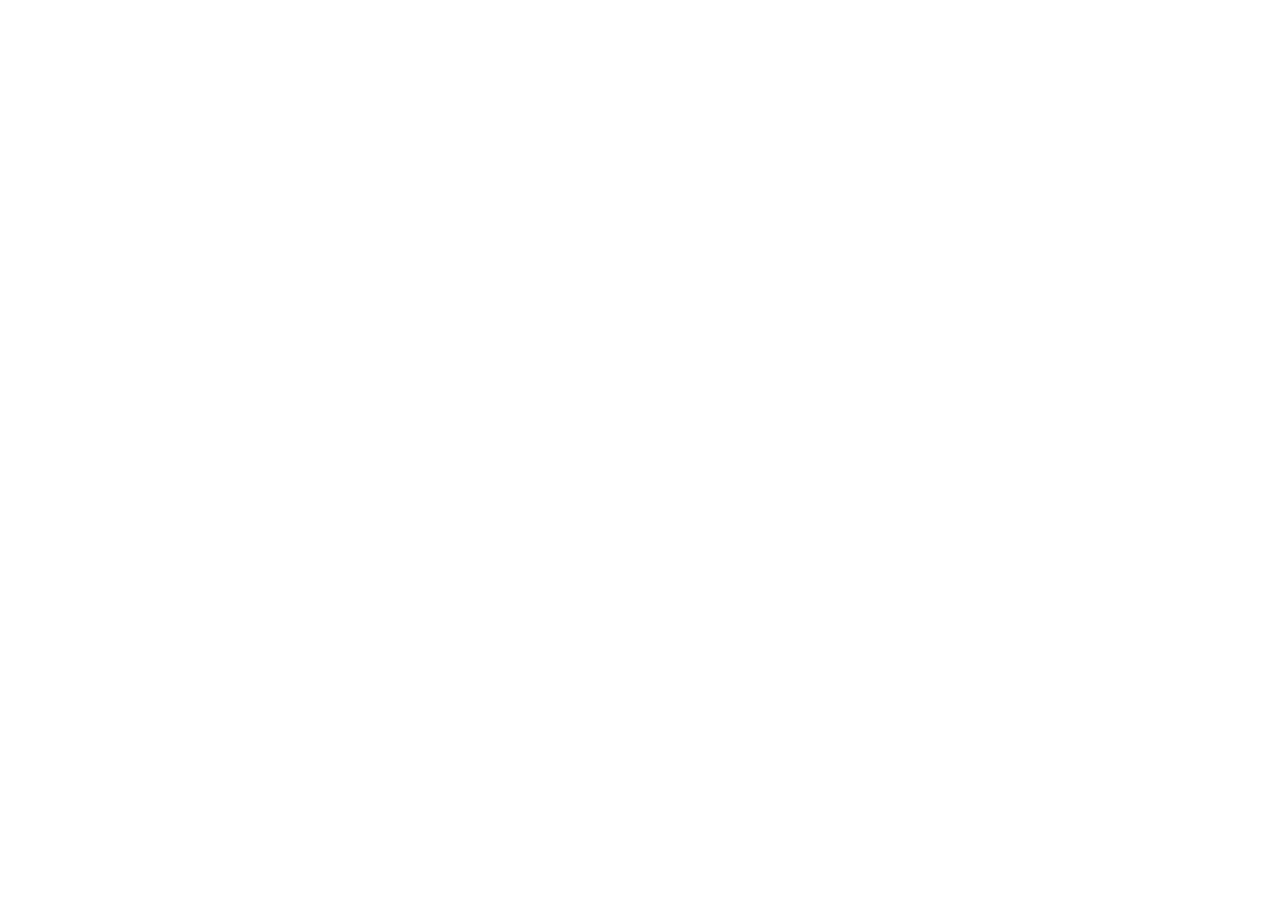
==== commit e243f584: "Neutraliza o sistema antigo: index.html e dashboard viram redirecionamento O sistema antigo (GitHub " ====
--- a/index.html
+++ b/index.html
@@ -1,888 +1,24 @@
-<!DOCTYPE html>
+<!doctype html>
 <html lang="pt-BR">
 <head>
-<meta charset="UTF-8">
-<meta name="viewport" content="width=device-width, initial-scale=1.0, maximum-scale=1.0, user-scalable=no">
-<title>Registro de Deslocamento — RBCIP</title>
-<link rel="preconnect" href="https://fonts.googleapis.com">
-<link href="https://fonts.googleapis.com/css2?family=DM+Sans:ital,wght@0,400;0,500;0,600;0,700&family=JetBrains+Mono:wght@500&display=swap" rel="stylesheet">
+<meta charset="utf-8">
+<meta name="viewport" content="width=device-width, initial-scale=1">
+<meta http-equiv="refresh" content="0; url=https://reembolsosp.rbcip.org/">
+<title>RBCIP — Sistema atualizado</title>
+<script>location.replace("https://reembolsosp.rbcip.org/");</script>
 <style>
-:root{--bg:#F4F6FA;--surface:#FFF;--primary:#1A3A5C;--primary-light:#2E6BAD;--accent:#0EA5E9;--accent-glow:rgba(14,165,233,.12);--success:#10B981;--success-bg:#ECFDF5;--warning:#F59E0B;--warning-bg:#FFFBEB;--danger:#EF4444;--danger-bg:#FEF2F2;--text:#1E293B;--text-secondary:#64748B;--text-muted:#94A3B8;--border:#E2E8F0;--border-focus:#0EA5E9;--radius:14px;--radius-sm:10px;--shadow-sm:0 1px 3px rgba(0,0,0,.06);--shadow-md:0 4px 16px rgba(0,0,0,.08)}
-*{margin:0;padding:0;box-sizing:border-box}body{font-family:'DM Sans',sans-serif;background:var(--bg);color:var(--text);min-height:100dvh;-webkit-font-smoothing:antialiased}
-.hdr{background:linear-gradient(135deg,var(--primary),var(--primary-light));color:#fff;padding:20px 20px 24px;position:sticky;top:0;z-index:100;box-shadow:0 4px 20px rgba(26,58,92,.25)}.hdr h1{font-size:18px;font-weight:700;margin-bottom:2px}.hdr p{font-size:13px;opacity:.75}
-.cnt{max-width:480px;margin:0 auto;padding:16px 16px 100px}
-.card{background:var(--surface);border-radius:var(--radius);padding:20px;margin-bottom:14px;box-shadow:var(--shadow-sm);border:1px solid var(--border);animation:fi .4s ease both}@keyframes fi{from{opacity:0;transform:translateY(12px)}to{opacity:1;transform:translateY(0)}}
-.ct{font-size:13px;font-weight:600;color:var(--text-secondary);text-transform:uppercase;letter-spacing:.8px;margin-bottom:14px;display:flex;align-items:center;gap:8px}.ct .ic{width:28px;height:28px;border-radius:8px;display:flex;align-items:center;justify-content:center;font-size:14px;flex-shrink:0}
-.f{margin-bottom:14px}.f:last-child{margin-bottom:0}.f label{display:block;font-size:13px;font-weight:600;color:var(--text);margin-bottom:6px}.f .rq{color:var(--danger)}
-.f input,.f select,.f textarea{width:100%;padding:12px 14px;border:1.5px solid var(--border);border-radius:var(--radius-sm);font-family:'DM Sans',sans-serif;font-size:15px;color:var(--text);background:var(--surface);outline:none;-webkit-appearance:none}.f input:focus,.f select:focus{border-color:var(--border-focus);box-shadow:0 0 0 3px var(--accent-glow)}
-.f select{padding-right:36px;background-image:url("data:image/svg+xml,%3Csvg xmlns='http://www.w3.org/2000/svg' width='12' height='8'%3E%3Cpath d='M1 1l5 5 5-5' stroke='%2364748B' stroke-width='1.5' fill='none'/%3E%3C/svg%3E");background-repeat:no-repeat;background-position:right 14px center}
-.fr{display:grid;grid-template-columns:1fr 1fr;gap:10px}
-.cl{display:block;cursor:pointer}.cz{border:2px dashed var(--border);border-radius:var(--radius);padding:22px 16px;text-align:center;overflow:hidden;pointer-events:none;transition:all .25s}.cl:active .cz{border-color:var(--accent);background:var(--accent-glow)}.cz.ok{border-style:solid;border-color:var(--success);padding:0;background:#000}.cz .pi{font-size:26px;margin-bottom:4px}.cz .pt{font-size:13px;color:var(--text-secondary);font-weight:500}.cz .ps{font-size:11px;color:var(--text-muted);margin-top:2px}.cz img{width:100%;display:block;border-radius:calc(var(--radius) - 2px)}.chi{position:absolute;width:1px;height:1px;opacity:0;overflow:hidden}
-.cm{margin-top:8px;padding:10px 12px;background:var(--success-bg);border-radius:var(--radius-sm);font-family:'JetBrains Mono',monospace;font-size:11px;color:#065F46;line-height:1.6;display:none}.cm.v{display:block}.cm .mr{display:flex;justify-content:space-between}.cm .ml{font-family:'DM Sans',sans-serif;font-weight:600;font-size:11px;color:#047857}
-.gs{display:flex;align-items:center;gap:8px;padding:10px 14px;border-radius:var(--radius-sm);font-size:13px;font-weight:500;margin-bottom:14px}.gs.p{background:var(--warning-bg);color:#92400E}.gs.a{background:var(--success-bg);color:#065F46}.gs.e{background:var(--danger-bg);color:#991B1B}.gd{width:8px;height:8px;border-radius:50%;flex-shrink:0}.gs.p .gd{background:var(--warning);animation:pl 1.5s infinite}.gs.a .gd{background:var(--success)}.gs.e .gd{background:var(--danger)}@keyframes pl{0%,100%{opacity:1}50%{opacity:.3}}
-.bp{display:flex;align-items:center;justify-content:center;gap:8px;width:100%;padding:16px;border:none;border-radius:var(--radius);background:linear-gradient(135deg,var(--primary),var(--primary-light));color:#fff;font-family:'DM Sans',sans-serif;font-size:16px;font-weight:700;cursor:pointer;box-shadow:var(--shadow-md);transition:transform .15s}.bp:active{transform:scale(.98)}.bp:disabled{opacity:.5;cursor:not-allowed}.bp.g{background:linear-gradient(135deg,#059669,#10B981)}.bp.y{background:linear-gradient(135deg,#D97706,#F59E0B);color:#1E293B}.bp.b{background:linear-gradient(135deg,#2563EB,#0EA5E9)}.bp.purple{background:linear-gradient(135deg,#7C3AED,#8B5CF6)}
-.bs{display:block;width:100%;padding:12px;border:1.5px solid var(--border);border-radius:var(--radius);background:transparent;color:var(--text-secondary);font-family:'DM Sans',sans-serif;font-size:14px;font-weight:600;cursor:pointer;margin-top:10px}
-.mc{background:var(--surface);border-radius:var(--radius);padding:24px 20px;margin-bottom:14px;box-shadow:var(--shadow-sm);border:2px solid var(--border);cursor:pointer;display:flex;align-items:center;gap:16px;animation:fi .4s ease both}.mc:active{transform:scale(.98);border-color:var(--accent)}.mc .mi{width:52px;height:52px;border-radius:14px;display:flex;align-items:center;justify-content:center;font-size:24px;flex-shrink:0}.mc .mn h3{font-size:16px;font-weight:700;margin-bottom:4px}.mc .mn p{font-size:13px;color:var(--text-secondary);line-height:1.4}
-.ob{background:var(--warning-bg);border:1.5px solid #FCD34D;border-radius:var(--radius);padding:14px 16px;margin-bottom:14px;display:none}.ob.v{display:block}.ob .bt{font-size:13px;font-weight:700;color:#92400E;margin-bottom:4px}.ob .bd{font-size:12px;color:#A16207;line-height:1.5}
-.sec{display:none}.sec.a{display:block}
-.ss{text-align:center;padding:40px 20px;animation:fi .5s ease both}.si{width:72px;height:72px;background:var(--success-bg);border-radius:50%;display:flex;align-items:center;justify-content:center;margin:0 auto 20px;font-size:36px}.ss h2{font-size:22px;margin-bottom:8px}.ss p{font-size:14px;color:var(--text-secondary);line-height:1.6}
-.sid{display:inline-block;margin-top:16px;padding:8px 16px;background:var(--bg);border-radius:var(--radius-sm);font-family:'JetBrains Mono',monospace;font-size:13px;color:var(--primary);font-weight:500}
-.lo{position:fixed;inset:0;background:rgba(255,255,255,.85);backdrop-filter:blur(4px);display:none;align-items:center;justify-content:center;z-index:999;flex-direction:column;gap:16px}.lo.s{display:flex}.sp{width:40px;height:40px;border:3px solid var(--border);border-top-color:var(--accent);border-radius:50%;animation:sn .7s linear infinite}@keyframes sn{to{transform:rotate(360deg)}}.lo p{font-size:14px;color:var(--text-secondary);font-weight:500}
-.lc{font-family:'JetBrains Mono',monospace;font-size:20px;font-weight:500;color:var(--primary);text-align:center;padding:8px 0;letter-spacing:1px}
-.wl{list-style:none;margin:8px 0}.wl li{padding:10px 12px;background:var(--bg);border-radius:var(--radius-sm);margin-bottom:6px;font-size:13px;color:var(--text-secondary);line-height:1.5;border-left:3px solid var(--accent)}.wl li strong{color:var(--text)}
-.dyn-item{background:var(--bg);border-radius:var(--radius-sm);padding:14px;margin-bottom:10px;position:relative;border:1px solid var(--border)}.dyn-item .rm{position:absolute;top:8px;right:8px;width:24px;height:24px;border-radius:50%;border:none;background:var(--danger-bg);color:var(--danger);font-size:14px;cursor:pointer;display:flex;align-items:center;justify-content:center;font-weight:700}
-.add-btn{display:flex;align-items:center;justify-content:center;gap:6px;width:100%;padding:10px;border:1.5px dashed var(--border);border-radius:var(--radius-sm);background:transparent;color:var(--text-muted);font-family:'DM Sans',sans-serif;font-size:13px;font-weight:600;cursor:pointer;margin-bottom:14px}.add-btn:active{border-color:var(--accent);color:var(--accent)}
-.tog-row{display:flex;gap:0;border-radius:var(--radius-sm);overflow:hidden;border:1.5px solid var(--border);margin-bottom:14px}.tog-btn{flex:1;padding:12px 8px;text-align:center;font-family:'DM Sans',sans-serif;font-size:13px;font-weight:600;cursor:pointer;border:none;background:var(--surface);color:var(--text-secondary);transition:all .2s}.tog-btn.on{background:var(--primary);color:#fff}
-.phase-badge{display:inline-block;padding:4px 12px;border-radius:20px;font-size:12px;font-weight:700;letter-spacing:.5px}
-.maps-item{background:var(--bg);border:1px solid var(--border);border-radius:var(--radius-sm);padding:14px;margin-bottom:12px}.maps-item:last-child{margin-bottom:0}
-.maps-head{display:flex;flex-wrap:wrap;align-items:baseline;gap:4px 8px;margin-bottom:10px}.maps-tag{font-size:11px;font-weight:700;color:#1E40AF;background:#DBEAFE;padding:3px 8px;border-radius:6px;letter-spacing:.3px;white-space:nowrap}.maps-sub{font-size:12px;color:var(--text-secondary);font-weight:500}
-.ped-group-title{font-size:12px;font-weight:700;color:var(--text-secondary);text-transform:uppercase;letter-spacing:.5px;margin:4px 0 10px;display:flex;align-items:center;gap:6px}.ped-group-title:not(:first-child){margin-top:18px;padding-top:16px;border-top:1px solid var(--border)}
+  body{font-family:system-ui,-apple-system,'Segoe UI',Roboto,sans-serif;background:#0F172A;color:#E2E8F0;
+       display:flex;min-height:100vh;align-items:center;justify-content:center;margin:0;text-align:center;padding:24px}
+  .box{max-width:420px;line-height:1.6}
+  h2{margin:0 0 10px}
+  a{color:#7FB4FF;font-weight:600}
 </style>
 </head>
 <body>
-<header class="hdr"><h1>Registro de Deslocamento</h1><p>RBCIP — Reembolso de Campo</p></header>
-<div class="cnt">
-
-<!-- HOME -->
-<div class="sec a" id="secHome">
-  <div class="ob" id="openBanner"><div class="bt">⚠️ Viagem em andamento</div><div class="bd" id="openDetail"></div></div>
-
-  <!-- Instruções -->
-  <div class="card" id="instrCard" style="border:2px solid var(--accent);padding:0;overflow:hidden">
-    <div onclick="toggleInstr()" style="display:flex;align-items:center;justify-content:space-between;padding:16px 20px;cursor:pointer;background:linear-gradient(135deg,#EFF6FF,#DBEAFE)">
-      <div style="display:flex;align-items:center;gap:10px"><span style="font-size:22px">📋</span><span style="font-size:15px;font-weight:700;color:#1E40AF">Como funciona?</span></div>
-      <span id="instrArrow" style="font-size:16px;color:#1E40AF;transition:transform .3s">▼</span>
-    </div>
-    <div id="instrBody" style="max-height:2000px;overflow:hidden;transition:max-height .4s ease">
-      <div style="padding:16px 20px;font-size:13px;color:var(--text-secondary);line-height:1.8">
-        <div style="font-weight:700;color:var(--text);margin-bottom:10px;font-size:14px">O registro de deslocamento tem 4 etapas:</div>
-
-        <div style="display:flex;gap:10px;margin-bottom:14px">
-          <div style="width:28px;height:28px;border-radius:50%;background:#ECFDF5;color:#059669;display:flex;align-items:center;justify-content:center;font-weight:700;font-size:13px;flex-shrink:0">1</div>
-          <div><strong style="color:var(--text)">CHECK-IN (antes de sair)</strong><br>Preencha seus dados, informe quantas paradas terá na ida e na volta, e tire a foto do odômetro. O GPS e horário são registrados automaticamente.</div>
-        </div>
-
-        <div style="display:flex;gap:10px;margin-bottom:14px">
-          <div style="width:28px;height:28px;border-radius:50%;background:#DBEAFE;color:#2563EB;display:flex;align-items:center;justify-content:center;font-weight:700;font-size:13px;flex-shrink:0">2</div>
-          <div><strong style="color:var(--text)">PARADAS DA IDA (ao chegar em cada destino)</strong><br>Registro rápido: informe origem, destino e km. O app marca GPS e horário automaticamente. <strong>Não precisa de foto aqui</strong> — funciona mesmo com sinal fraco.</div>
-        </div>
-
-        <div style="display:flex;gap:10px;margin-bottom:14px">
-          <div style="width:28px;height:28px;border-radius:50%;background:#E0E7FF;color:#7C3AED;display:flex;align-items:center;justify-content:center;font-weight:700;font-size:13px;flex-shrink:0">3</div>
-          <div><strong style="color:var(--text)">PARADAS DA VOLTA (ao chegar em cada ponto de retorno)</strong><br>Mesmo processo rápido da ida: origem, destino e km de cada trecho da volta.</div>
-        </div>
-
-        <div style="display:flex;gap:10px;margin-bottom:14px">
-          <div style="width:28px;height:28px;border-radius:50%;background:#FEF3C7;color:#D97706;display:flex;align-items:center;justify-content:center;font-weight:700;font-size:13px;flex-shrink:0">4</div>
-          <div><strong style="color:var(--text)">CHECK-OUT (ao finalizar a viagem)</strong><br>Aqui você anexa tudo de uma vez: foto do odômetro final, o <strong>print do Google Maps de cada trecho</strong> (ida e volta), pedágios e o preço do combustível. O app calcula o reembolso automaticamente.</div>
-        </div>
-
-        <div style="background:var(--warning-bg);border:1px solid #FCD34D;border-radius:8px;padding:12px;margin-top:4px">
-          <div style="font-size:12px;color:#92400E;line-height:1.6">
-            <strong>⚠️ Importante:</strong><br>
-            • Cada parada = um trecho do percurso (origem → destino + km)<br>
-            • Durante a viagem o registro é leve, <strong>sem fotos</strong><br>
-            • No check-out, anexe o print do Maps de <strong>cada trecho</strong><br>
-            • Não feche o app entre etapas — seus dados ficam salvos no servidor<br>
-            • Se tiver cupom fiscal do combustível, tenha-o em mãos no check-out
-          </div>
-        </div>
-      </div>
-    </div>
+  <div class="box">
+    <h2>⚠️ Este sistema foi desativado</h2>
+    <p>O registro de deslocamento mudou de endereço. Você está sendo levado ao <strong>sistema novo</strong>.</p>
+    <p>Se não abrir sozinho, acesse:<br><a href="https://reembolsosp.rbcip.org/">reembolsosp.rbcip.org</a></p>
   </div>
-
-  <div class="mc" onclick="goCheckin()" id="cardCI"><div class="mi" style="background:#ECFDF5;color:#059669">🚀</div><div class="mn"><h3>CHECK-IN</h3><p>Registre o odômetro antes de sair.</p></div></div>
-  <div class="mc" onclick="goViagem()" id="cardV" style="display:none"><div class="mi" style="background:#EFF6FF;color:#2563EB">🗺️</div><div class="mn"><h3>Viagem em Andamento</h3><p>Registrar paradas ou finalizar.</p></div></div>
-  <div class="card"><div class="ct"><span class="ic" style="background:#EFF6FF;color:#2563EB">🔍</span> Recuperar / Acompanhar</div>
-    <p style="font-size:13px;color:var(--text-secondary);margin-bottom:12px">Acompanhe o andamento do seu pedido, continue uma viagem em andamento ou corrija um pedido em revisão. Digite seu CPF.</p>
-    <div class="f"><input type="text" id="busca_cpf" placeholder="000.000.000-00" inputmode="numeric" maxlength="14"></div>
-    <button class="bp b" style="padding:12px" onclick="buscarCPF()">🔍 Buscar</button>
-    <div id="busca_res" style="margin-top:10px;font-size:13px;display:none"></div>
-  </div>
-  <div class="card" style="border:1.5px dashed #FCD34D;background:#FFFBEB">
-    <div class="ct" style="color:#92400E"><span class="ic" style="background:#FEF3C7;color:#D97706">🕓</span> Lançamento Posterior</div>
-    <p style="font-size:13px;color:#A16207;margin-bottom:12px">Não conseguiu registrar a rota durante a viagem? Use este modo <strong>apenas em casos excepcionais</strong>. O GPS e o horário serão <strong>informados manualmente</strong> (sem garantia) e o pedido será sinalizado para conferência do gestor.</p>
-    <button class="bp y" style="padding:12px" onclick="goPosterior()">🕓 Fazer lançamento posterior</button>
-  </div>
-  <div class="card" style="border:1.5px solid #FCA5A5;background:#FEF2F2">
-    <div class="ct" style="color:#991B1B"><span class="ic" style="background:#FEE2E2;color:#DC2626">🧾</span> Pedágio Pendente</div>
-    <p style="font-size:13px;color:#B91C1C;margin-bottom:12px">Usa plano de pedágio (Sem Parar, ConectCar…) e o comprovante chegou <strong>depois</strong> de enviar o reembolso? Adicione o pedágio à sua solicitação aqui.</p>
-    <button class="bp b" style="padding:12px" onclick="goPedagio()">🧾 Lançar pedágio pendente</button>
-  </div>
-</div>
-
-<!-- CHECK-IN -->
-<div class="sec" id="secCI">
-  <div class="card"><div class="ct"><span class="ic" style="background:#EFF6FF;color:#2563EB">👤</span> Identificação</div>
-    <div class="f"><label>Nome completo <span class="rq">*</span></label><input type="text" id="ci_nome" autocomplete="name"></div>
-    <div class="f"><label>CPF <span class="rq">*</span></label><input type="text" id="ci_cpf" inputmode="numeric" maxlength="14"></div>
-    <div class="fr"><div class="f"><label>RG <span class="rq">*</span></label><input type="text" id="ci_rg" maxlength="20"></div><div class="f"><label>Órgão emissor <span class="rq">*</span></label><input type="text" id="ci_orgao" placeholder="Ex: SSP/SP" maxlength="20"></div></div>
-    <div class="fr"><div class="f"><label>E-mail <span class="rq">*</span></label><input type="email" id="ci_email"></div><div class="f"><label>Telefone <span class="rq">*</span></label><input type="tel" id="ci_tel" maxlength="15"></div></div>
-    <div class="fr"><div class="f"><label>Veículo <span class="rq">*</span></label><select id="ci_veic"><option value="">Selecione</option><option>Carro</option><option>Moto</option></select></div><div class="f"><label>Placa <span class="rq">*</span></label><input type="text" id="ci_placa" maxlength="8" style="text-transform:uppercase"></div></div>
-    <p style="font-size:11px;color:var(--text-muted);margin-top:4px">RG e órgão emissor são usados no recibo de reembolso.</p>
-  </div>
-  <div class="card"><div class="ct"><span class="ic" style="background:#FEF3C7;color:#D97706">📍</span> Paradas do Percurso</div>
-    <div class="fr">
-      <div class="f"><label>Paradas na IDA</label><select id="ci_ida"><option value="1">1</option><option value="2">2</option><option value="3">3</option><option value="4">4</option><option value="5">5</option></select></div>
-      <div class="f"><label>Paradas na VOLTA</label><select id="ci_volta"><option value="0">Sem volta (só ida)</option><option value="1">1</option><option value="2">2</option><option value="3">3</option><option value="4">4</option><option value="5">5</option></select></div>
-    </div>
-    <p style="font-size:12px;color:var(--text-muted)">Cada parada = um trecho com origem, destino e km. Selecione <strong>"Sem volta"</strong> se a viagem for somente de ida.</p>
-  </div>
-  <div class="card"><div class="ct"><span class="ic" style="background:#ECFDF5;color:#059669">📡</span> Localização</div>
-    <div class="gs p" id="ci_gs"><div class="gd"></div><span id="ci_gt">Obtendo…</span></div><div class="lc" id="ci_ck">--:--:--</div>
-  </div>
-  <div class="card"><div class="ct"><span class="ic" style="background:#EFF6FF;color:#2563EB">📸</span> Odômetro — SAÍDA</div>
-    <label class="cl" for="ci_foto"><div class="cz" id="ci_cz"><div id="ci_ph"><div class="pi">📷</div><div class="pt">Toque para fotografar</div></div><img id="ci_pv" style="display:none"></div></label>
-    <input type="file" accept="image/*" id="ci_foto" class="chi" onchange="capFoto(this,'ci')">
-    <div class="cm" id="ci_cm"><div class="mr"><span class="ml">⏱</span><span id="ci_ts">—</span></div><div class="mr"><span class="ml">📍</span><span id="ci_co">—</span></div></div>
-  </div>
-  <button class="bp g" onclick="enviarCI()">✅ Confirmar CHECK-IN</button>
-  <button class="bs" onclick="show('secHome')">← Voltar</button>
-</div>
-
-<!-- CHECK-IN OK -->
-<div class="sec" id="secCIOk"><div class="ss"><div class="si" style="background:#ECFDF5">🚀</div><h2>Check-in Registrado!</h2><p>Ao chegar em cada destino, registre a <strong>parada</strong> correspondente.</p><div style="background:#FFFBEB;border:1px solid #FCD34D;border-radius:10px;padding:12px 14px;margin:16px auto 0;max-width:340px;text-align:left;font-size:12px;color:#92400E;line-height:1.6">📌 <strong>Já vá guardando para o check-out:</strong><br>📸 foto do odômetro na chegada · 🗺️ print do Google Maps de cada trecho · 🧾 comprovante dos pedágios (se houver).</div><div class="sid" id="ci_proto" style="margin-top:16px"></div><button class="bp" style="margin-top:24px" onclick="show('secHome');sync()">← Início</button></div></div>
-
-<!-- VIAGEM EM ANDAMENTO -->
-<div class="sec" id="secViagem">
-  <div class="card" style="background:var(--success-bg);border-color:var(--success)">
-    <div style="font-size:13px;font-weight:600;color:#065F46;margin-bottom:6px">📋 Viagem em andamento</div>
-    <div id="viagem_info" style="font-size:12px;color:#047857;line-height:1.6;font-family:'JetBrains Mono',monospace"></div>
-  </div>
-  <!-- Aviso antecipado do check-out -->
-  <div class="card" style="border:2px solid #F59E0B;background:#FFFBEB;padding:16px">
-    <div style="font-size:14px;font-weight:700;color:#92400E;display:flex;align-items:center;gap:8px;margin-bottom:6px"><span style="font-size:18px">📌</span> Atenção: o que você vai precisar no CHECK-OUT</div>
-    <div style="font-size:12px;color:#A16207;line-height:1.5;margin-bottom:12px">Ao finalizar a viagem, será obrigatório anexar os itens abaixo. <strong>Vá guardando durante o trajeto</strong> para não perder nada:</div>
-    <ul style="list-style:none;display:flex;flex-direction:column;gap:10px">
-      <li style="display:flex;gap:10px;font-size:13px;color:#78350F;line-height:1.45"><span style="font-size:18px">📸</span><div><strong>Foto do odômetro</strong> na chegada</div></li>
-      <li style="display:flex;gap:10px;font-size:13px;color:#78350F;line-height:1.45"><span style="font-size:18px">🗺️</span><div><strong>Print do Google Maps de cada trecho</strong> (ida e volta) — tire o print da rota a cada parada para não esquecer</div></li>
-      <li style="display:flex;gap:10px;font-size:13px;color:#78350F;line-height:1.45"><span style="font-size:18px">🧾</span><div><strong>Comprovante de cada pedágio</strong>, se houver</div></li>
-    </ul>
-  </div>
-  <!-- IDA -->
-  <div class="card" id="ida_card">
-    <div class="ct"><span class="ic" style="background:#DBEAFE;color:#2563EB">➡️</span> <span id="ida_title">IDA</span></div>
-    <ul class="wl" id="ida_list"></ul>
-    <button class="bp b" onclick="goParada('ida')" id="btnIda" style="display:none;padding:12px;font-size:14px">📍 Parada IDA</button>
-    <div id="ida_done" style="display:none;text-align:center;color:#065F46;font-size:13px;font-weight:600;padding:8px 0">✅ IDA completa</div>
-  </div>
-  <!-- VOLTA -->
-  <div class="card" id="volta_card">
-    <div class="ct"><span class="ic" style="background:#FEF3C7;color:#D97706">↩️</span> <span id="volta_title">VOLTA</span></div>
-    <ul class="wl" id="volta_list"></ul>
-    <button class="bp purple" onclick="goParada('volta')" id="btnVolta" style="display:none;padding:12px;font-size:14px">📍 Parada VOLTA</button>
-    <div id="volta_done" style="display:none;text-align:center;color:#065F46;font-size:13px;font-weight:600;padding:8px 0">✅ VOLTA completa</div>
-  </div>
-  <!-- Finalizar -->
-  <div id="finalizar_area" style="display:none">
-    <div class="card" style="background:var(--success-bg);border-color:var(--success);text-align:center;padding:16px">
-      <div style="font-size:24px;margin-bottom:6px">🎉</div>
-      <div style="font-size:14px;font-weight:700;color:#065F46">Todas as paradas registradas!</div>
-      <p style="font-size:13px;color:#047857;margin-top:4px">Finalize a viagem para calcular o reembolso.</p>
-    </div>
-    <button class="bp y" onclick="goFinalizar()">🏁 CHECK-OUT — Finalizar</button>
-  </div>
-  <button class="bs" onclick="show('secHome')">← Início</button>
-</div>
-
-<!-- PARADA -->
-<div class="sec" id="secParada">
-  <div class="card" style="background:#EFF6FF;border-color:#93C5FD;text-align:center;padding:16px">
-    <div id="pa_badge" class="phase-badge" style="background:#DBEAFE;color:#1E40AF">IDA</div>
-    <div style="font-size:15px;font-weight:700;color:#1E40AF;margin-top:8px" id="pa_titulo">Parada 1 de 1</div>
-  </div>
-  <div class="card"><div class="ct"><span class="ic" style="background:#ECFDF5;color:#059669">📡</span> Localização</div>
-    <div class="gs p" id="pa_gs"><div class="gd"></div><span id="pa_gt">Obtendo…</span></div><div class="lc" id="pa_ck">--:--:--</div>
-  </div>
-  <div class="card"><div class="ct"><span class="ic" style="background:#FEF3C7;color:#D97706">🛣️</span> Trecho</div>
-    <div class="fr"><div class="f"><label>Origem <span class="rq">*</span></label><input type="text" id="pa_orig"></div><div class="f"><label>Destino <span class="rq">*</span></label><input type="text" id="pa_dest"></div></div>
-    <div class="f"><label>Distância (km) <span class="rq">*</span></label><input type="number" id="pa_km" inputmode="decimal" step="0.1"></div>
-    <p style="font-size:12px;color:#92400E;background:#FFFBEB;border:1px solid #FCD34D;border-radius:8px;padding:10px 12px;line-height:1.5">⚠️ Registro rápido, sem foto agora. <strong>Tire e guarde o print do Google Maps deste trecho</strong> — ele será obrigatório no check-out.</p>
-  </div>
-  <button class="bp b" onclick="enviarParada()">📍 Confirmar Parada</button>
-  <button class="bs" onclick="show('secViagem')">← Voltar</button>
-</div>
-
-<!-- FINALIZAR (Check-out VOLTA) -->
-<div class="sec" id="secFinal">
-  <div class="card" style="background:linear-gradient(135deg,#FEF3C7,#FDE68A);border:2px solid #F59E0B;text-align:center;padding:20px">
-    <div style="font-size:28px;margin-bottom:6px">🏁</div>
-    <div style="font-size:16px;font-weight:700;color:#92400E">CHECK-OUT</div>
-    <p style="font-size:13px;color:#A16207;margin-top:4px">Registre a chegada e finalize a viagem.</p>
-  </div>
-  <div class="card" style="border:1.5px solid #FCD34D;background:#FFFBEB">
-    <div style="font-size:13px;font-weight:700;color:#92400E;margin-bottom:10px">📋 Antes de enviar, você precisa anexar:</div>
-    <ul style="list-style:none;display:flex;flex-direction:column;gap:8px">
-      <li style="display:flex;gap:10px;font-size:13px;color:#78350F;line-height:1.45"><span style="font-size:16px">📸</span><div><strong>Foto do odômetro</strong> na chegada</div></li>
-      <li style="display:flex;gap:10px;font-size:13px;color:#78350F;line-height:1.45"><span style="font-size:16px">🗺️</span><div><strong>Print do Google Maps de cada trecho</strong> registrado (ida e volta)</div></li>
-      <li style="display:flex;gap:10px;font-size:13px;color:#78350F;line-height:1.45"><span style="font-size:16px">🧾</span><div><strong>Comprovante de cada pedágio</strong> (se houver)</div></li>
-    </ul>
-    <div style="font-size:11px;color:#A16207;margin-top:10px;line-height:1.5">Sem esses itens o envio é bloqueado. Tenha-os em mãos antes de continuar.</div>
-  </div>
-  <div class="card"><div class="ct"><span class="ic" style="background:#ECFDF5;color:#059669">📡</span> Localização</div>
-    <div class="gs p" id="co_gs"><div class="gd"></div><span id="co_gt">Obtendo…</span></div><div class="lc" id="co_ck">--:--:--</div>
-  </div>
-  <div class="card"><div class="ct"><span class="ic" style="background:#FEF3C7;color:#D97706">📸</span> Odômetro — CHEGADA</div>
-    <label class="cl" for="co_foto"><div class="cz" id="co_cz"><div id="co_ph"><div class="pi">📷</div><div class="pt">Fotografar painel</div></div><img id="co_pv" style="display:none"></div></label>
-    <input type="file" accept="image/*" id="co_foto" class="chi" onchange="capFoto(this,'co')">
-    <div class="cm" id="co_cm"><div class="mr"><span class="ml">⏱</span><span id="co_ts">—</span></div><div class="mr"><span class="ml">📍</span><span id="co_co">—</span></div></div>
-  </div>
-  <div class="card"><div class="ct"><span class="ic" style="background:#F0FDF4;color:#16A34A">🗺️</span> Prints do Maps por trecho</div>
-    <p style="font-size:12px;color:var(--text-secondary);margin-bottom:12px">Anexe o print do Google Maps de <strong>cada parada registrada</strong> (ida e volta).</p>
-    <div id="maps_list"></div>
-  </div>
-  <div class="card"><div class="ct"><span class="ic" style="background:#FEF2F2;color:#DC2626">🧾</span> Pedágios</div>
-    <label style="display:flex;align-items:center;gap:8px;cursor:pointer;margin-bottom:12px;font-size:13px;font-weight:600;color:var(--text)"><input type="checkbox" id="co_ped_depois" onchange="togglePedDepois()" style="width:18px;height:18px;flex-shrink:0"> Vou lançar os pedágios depois (plano de pedágio)</label>
-    <div id="co_ped_depois_aviso" style="display:none;background:var(--warning-bg);border:1px solid #FCD34D;border-radius:var(--radius-sm);padding:12px;font-size:12px;color:#92400E;line-height:1.5">🧾 Os pedágios ficarão <strong>pendentes</strong>. Quando o comprovante chegar, use <strong>"Lançar pedágio pendente"</strong> na tela inicial para adicioná-los a este protocolo.</div>
-    <div id="co_ped_campos">
-      <div class="ped-group-title">➡️ Pedágios da IDA</div>
-      <div id="ped_list_ida"></div>
-      <button class="add-btn" onclick="addPed('ida')">+ Adicionar Pedágio (Ida)</button>
-      <div class="ped-group-title">↩️ Pedágios da VOLTA</div>
-      <div id="ped_list_volta"></div>
-      <button class="add-btn" onclick="addPed('volta')">+ Adicionar Pedágio (Volta)</button>
-      <p style="font-size:12px;color:var(--text-muted)">Adicione cada pedágio na fase correspondente. Se não houver, deixe vazio.</p>
-    </div>
-  </div>
-  <div class="card"><div class="ct"><span class="ic" style="background:#FEF3C7;color:#D97706">⛽</span> Valor do Combustível</div>
-    <div class="tog-row">
-      <button class="tog-btn on" id="tog_cupom" onclick="setFuelMode('cupom')">Tenho cupom fiscal</button>
-      <button class="tog-btn" id="tog_estim" onclick="setFuelMode('estim')">Usar estimativa</button>
-    </div>
-    <div id="fuel_cupom">
-      <div class="f"><label>Preço real do litro (R$) <span class="rq">*</span></label><input type="number" id="co_preco" placeholder="Ex: 7.49" inputmode="decimal" step="0.01"></div>
-      <label class="cl" for="co_cupom"><div class="cz" id="co_cupz"><div id="co_cuph"><div class="pi">🧾</div><div class="pt">Anexar cupom fiscal</div><div class="ps">Mostrando preço por litro</div></div><img id="co_cupv" style="display:none"></div></label>
-      <input type="file" accept="image/*" id="co_cupom" class="chi" onchange="capFile(this,'co_cupv','co_cuph','co_cupz')">
-    </div>
-    <div id="fuel_estim" style="display:none">
-      <div style="padding:14px;background:var(--warning-bg);border-radius:var(--radius-sm);border:1px solid #FCD34D;text-align:center">
-        <div style="font-size:13px;font-weight:600;color:#92400E;margin-bottom:4px">Valor estimado será utilizado</div>
-        <div style="font-size:20px;font-weight:700;color:#92400E">R$ 6,79/L</div>
-        <p style="font-size:12px;color:#A16207;margin-top:6px">Sem cupom fiscal, o cálculo usará o valor base.</p>
-      </div>
-    </div>
-  </div>
-  <div class="card"><div class="ct"><span class="ic" style="background:#EFF6FF;color:#2563EB">🧍</span> Caronas</div>
-    <p style="font-size:12px;color:var(--text-muted);margin-bottom:10px">Nome de quem pegou carona com você (se houver). Deixe vazio se viajou sozinho.</p>
-    <div id="carona_list"></div>
-    <button class="add-btn" onclick="addCarona()">+ Adicionar carona</button>
-  </div>
-  <div class="card"><div class="ct"><span class="ic" style="background:#FEF3C7;color:#D97706">🚗</span> Consumo do veículo</div>
-    <div class="tog-row">
-      <button class="tog-btn on" id="tog_con_pad" onclick="setConMode('padrao')">Usar padrão</button>
-      <button class="tog-btn" id="tog_con_custom" onclick="setConMode('custom')">Informar meu consumo</button>
-    </div>
-    <div id="con_padrao">
-      <div style="padding:14px;background:var(--warning-bg);border-radius:var(--radius-sm);border:1px solid #FCD34D;text-align:center">
-        <div style="font-size:13px;font-weight:600;color:#92400E;margin-bottom:4px">Será usado o consumo padrão</div>
-        <div id="con_padrao_val" style="font-size:18px;font-weight:700;color:#92400E">10 km/L</div>
-      </div>
-    </div>
-    <div id="con_custom" style="display:none">
-      <div class="f"><label>Consumo do seu carro (km/L) <span class="rq">*</span></label><input type="number" id="co_consumo" placeholder="Ex: 8.5" inputmode="decimal" step="0.1"></div>
-      <label class="cl" for="co_confoto"><div class="cz" id="co_confz"><div id="co_confh"><div class="pi">📷</div><div class="pt">Foto do painel com o consumo</div></div><img id="co_confv" style="display:none"></div></label>
-      <input type="file" accept="image/*" id="co_confoto" class="chi" onchange="capFile(this,'co_confv','co_confh','co_confz')">
-    </div>
-  </div>
-  <div class="card" id="resumoCard" style="display:none;background:var(--bg)"><div id="resumo"></div></div>
-  <button class="bp b" onclick="calcular()" id="btnCalc">🧮 Calcular Reembolso</button>
-  <button class="bp g" id="btnEnv" onclick="enviarFinal()" style="display:none;margin-top:10px">📤 Enviar Solicitação</button>
-  <button class="bs" onclick="show('secViagem')">← Voltar</button>
-</div>
-
-<!-- LANÇAMENTO POSTERIOR (exceção) -->
-<div class="sec" id="secPosterior">
-  <div class="card" style="background:var(--warning-bg);border:2px solid #F59E0B">
-    <div class="ct" style="color:#92400E"><span class="ic" style="background:#FEF3C7;color:#D97706">🕓</span> Lançamento Posterior</div>
-    <p style="font-size:13px;color:#A16207;line-height:1.6">Modo de <strong>exceção</strong>: preencha toda a viagem de uma vez. Como o registro não foi feito durante o percurso, a <strong>localização e o horário são informados manualmente</strong> e não têm garantia. Este pedido será <strong>sinalizado ao gestor</strong> para conferência.</p>
-  </div>
-  <div class="card"><div class="ct"><span class="ic" style="background:#EFF6FF;color:#2563EB">👤</span> Identificação</div>
-    <div class="f"><label>Nome completo <span class="rq">*</span></label><input type="text" id="lp_nome" autocomplete="name"></div>
-    <div class="f"><label>CPF <span class="rq">*</span></label><input type="text" id="lp_cpf" inputmode="numeric" maxlength="14"></div>
-    <div class="fr"><div class="f"><label>RG <span class="rq">*</span></label><input type="text" id="lp_rg" maxlength="20"></div><div class="f"><label>Órgão emissor <span class="rq">*</span></label><input type="text" id="lp_orgao" placeholder="Ex: SSP/SP" maxlength="20"></div></div>
-    <div class="fr"><div class="f"><label>E-mail <span class="rq">*</span></label><input type="email" id="lp_email"></div><div class="f"><label>Telefone <span class="rq">*</span></label><input type="tel" id="lp_tel" maxlength="15"></div></div>
-    <div class="fr"><div class="f"><label>Veículo <span class="rq">*</span></label><select id="lp_veic" onchange="lpUpdateConPadrao()"><option value="">Selecione</option><option>Carro</option><option>Moto</option></select></div><div class="f"><label>Placa <span class="rq">*</span></label><input type="text" id="lp_placa" maxlength="8" style="text-transform:uppercase"></div></div>
-  </div>
-  <div class="card"><div class="ct"><span class="ic" style="background:#FEF3C7;color:#D97706">📅</span> Data e horários <span style="font-weight:400;text-transform:none;letter-spacing:0;color:var(--text-muted)">(manuais)</span></div>
-    <div class="f"><label>Data da viagem <span class="rq">*</span></label><input type="date" id="lp_data"></div>
-    <div class="fr"><div class="f"><label>Hora de saída <span class="rq">*</span></label><input type="time" id="lp_hora_saida"></div><div class="f"><label>Hora de chegada <span class="rq">*</span></label><input type="time" id="lp_hora_chegada"></div></div>
-  </div>
-  <div class="card"><div class="ct"><span class="ic" style="background:#EFF6FF;color:#2563EB">📸</span> Odômetro</div>
-    <label style="display:flex;align-items:center;gap:8px;cursor:pointer;margin-bottom:12px;font-size:13px;font-weight:600;color:var(--text)"><input type="checkbox" id="lp_sem_odo" onchange="lpToggleSemOdo()" style="width:18px;height:18px;flex-shrink:0"> Não possuo foto do Odômetro</label>
-    <div id="lp_odo_aviso" style="display:none;background:var(--warning-bg);border:1px solid #FCD34D;border-radius:var(--radius-sm);padding:12px;margin-bottom:12px;font-size:12px;color:#92400E;line-height:1.5">⚠️ <strong>Atenção:</strong> a foto do odômetro é <strong>obrigatória</strong>. Excepcionalmente este lançamento seguirá sem ela, mas você precisará <strong>providenciar as fotos do odômetro nas próximas solicitações</strong>.</div>
-    <div id="lp_odo_fotos">
-      <label style="display:block;font-size:13px;font-weight:600;color:var(--text);margin-bottom:6px">Saída <span class="rq">*</span></label>
-      <label class="cl" for="lp_odo_saida"><div class="cz" id="lp_odo_saida_z"><div id="lp_odo_saida_p"><div class="pi">📷</div><div class="pt">Foto do odômetro de saída</div></div><img id="lp_odo_saida_v" style="display:none"></div></label>
-      <input type="file" accept="image/*" id="lp_odo_saida" class="chi" onchange="capFile(this,'lp_odo_saida_v','lp_odo_saida_p','lp_odo_saida_z')">
-      <label style="display:block;font-size:13px;font-weight:600;color:var(--text);margin:14px 0 6px">Chegada <span class="rq">*</span></label>
-      <label class="cl" for="lp_odo_chegada"><div class="cz" id="lp_odo_chegada_z"><div id="lp_odo_chegada_p"><div class="pi">📷</div><div class="pt">Foto do odômetro de chegada</div></div><img id="lp_odo_chegada_v" style="display:none"></div></label>
-      <input type="file" accept="image/*" id="lp_odo_chegada" class="chi" onchange="capFile(this,'lp_odo_chegada_v','lp_odo_chegada_p','lp_odo_chegada_z')">
-    </div>
-  </div>
-  <div class="card"><div class="ct"><span class="ic" style="background:#DBEAFE;color:#2563EB">➡️</span> Trechos da IDA</div>
-    <p style="font-size:12px;color:var(--text-muted);margin-bottom:10px">Para cada trecho: origem, destino, km e o print do Maps.</p>
-    <div id="lp_trecho_ida"></div>
-    <button class="add-btn" onclick="lpAddTrecho('ida')">+ Adicionar trecho (Ida)</button>
-  </div>
-  <div class="card"><div class="ct"><span class="ic" style="background:#FEF3C7;color:#D97706">↩️</span> Trechos da VOLTA</div>
-    <p style="font-size:12px;color:var(--text-muted);margin-bottom:10px">Para cada trecho: origem, destino, km e o print do Maps.</p>
-    <div id="lp_trecho_volta"></div>
-    <button class="add-btn" onclick="lpAddTrecho('volta')">+ Adicionar trecho (Volta)</button>
-  </div>
-  <div class="card"><div class="ct"><span class="ic" style="background:#FEF2F2;color:#DC2626">🧾</span> Pedágios</div>
-    <div class="ped-group-title">➡️ Pedágios da IDA</div>
-    <div id="lp_ped_list_ida"></div>
-    <button class="add-btn" onclick="lpAddPed('ida')">+ Adicionar Pedágio (Ida)</button>
-    <div class="ped-group-title">↩️ Pedágios da VOLTA</div>
-    <div id="lp_ped_list_volta"></div>
-    <button class="add-btn" onclick="lpAddPed('volta')">+ Adicionar Pedágio (Volta)</button>
-    <p style="font-size:12px;color:var(--text-muted)">Se não houver pedágio, deixe vazio.</p>
-  </div>
-  <div class="card"><div class="ct"><span class="ic" style="background:#FEF3C7;color:#D97706">⛽</span> Valor do Combustível</div>
-    <div class="tog-row">
-      <button class="tog-btn on" id="lp_tog_cupom" onclick="lpSetFuelMode('cupom')">Tenho cupom fiscal</button>
-      <button class="tog-btn" id="lp_tog_estim" onclick="lpSetFuelMode('estim')">Usar estimativa</button>
-    </div>
-    <div id="lp_fuel_cupom">
-      <div class="f"><label>Preço real do litro (R$) <span class="rq">*</span></label><input type="number" id="lp_preco" placeholder="Ex: 7.49" inputmode="decimal" step="0.01"></div>
-      <label class="cl" for="lp_cupom"><div class="cz" id="lp_cupz"><div id="lp_cuph"><div class="pi">🧾</div><div class="pt">Anexar cupom fiscal</div><div class="ps">Mostrando preço por litro</div></div><img id="lp_cupv" style="display:none"></div></label>
-      <input type="file" accept="image/*" id="lp_cupom" class="chi" onchange="capFile(this,'lp_cupv','lp_cuph','lp_cupz')">
-    </div>
-    <div id="lp_fuel_estim" style="display:none">
-      <div style="padding:14px;background:var(--warning-bg);border-radius:var(--radius-sm);border:1px solid #FCD34D;text-align:center">
-        <div style="font-size:13px;font-weight:600;color:#92400E;margin-bottom:4px">Valor estimado será utilizado</div>
-        <div style="font-size:20px;font-weight:700;color:#92400E">R$ 6,79/L</div>
-        <p style="font-size:12px;color:#A16207;margin-top:6px">Sem cupom fiscal, o cálculo usará o valor base.</p>
-      </div>
-    </div>
-  </div>
-  <div class="card"><div class="ct"><span class="ic" style="background:#EFF6FF;color:#2563EB">🧍</span> Caronas</div>
-    <p style="font-size:12px;color:var(--text-muted);margin-bottom:10px">Nome de quem pegou carona (se houver).</p>
-    <div id="lp_carona_list"></div>
-    <button class="add-btn" onclick="lpAddCarona()">+ Adicionar carona</button>
-  </div>
-  <div class="card"><div class="ct"><span class="ic" style="background:#FEF3C7;color:#D97706">🚗</span> Consumo do veículo</div>
-    <div class="tog-row">
-      <button class="tog-btn on" id="lp_tog_con_pad" onclick="lpSetConMode('padrao')">Usar padrão</button>
-      <button class="tog-btn" id="lp_tog_con_custom" onclick="lpSetConMode('custom')">Informar meu consumo</button>
-    </div>
-    <div id="lp_con_padrao">
-      <div style="padding:14px;background:var(--warning-bg);border-radius:var(--radius-sm);border:1px solid #FCD34D;text-align:center">
-        <div style="font-size:13px;font-weight:600;color:#92400E;margin-bottom:4px">Será usado o consumo padrão</div>
-        <div id="lp_con_padrao_val" style="font-size:18px;font-weight:700;color:#92400E">10 km/L</div>
-      </div>
-    </div>
-    <div id="lp_con_custom" style="display:none">
-      <div class="f"><label>Consumo do seu carro (km/L) <span class="rq">*</span></label><input type="number" id="lp_consumo" placeholder="Ex: 8.5" inputmode="decimal" step="0.1"></div>
-      <label class="cl" for="lp_confoto"><div class="cz" id="lp_confz"><div id="lp_confh"><div class="pi">📷</div><div class="pt">Foto do painel com o consumo</div></div><img id="lp_confv" style="display:none"></div></label>
-      <input type="file" accept="image/*" id="lp_confoto" class="chi" onchange="capFile(this,'lp_confv','lp_confh','lp_confz')">
-    </div>
-  </div>
-  <div class="card" id="lp_resumoCard" style="display:none;background:var(--bg)"><div id="lp_resumo"></div></div>
-  <button class="bp b" onclick="lpCalcular()" id="lp_btnCalc">🧮 Calcular Reembolso</button>
-  <button class="bp g" id="lp_btnEnv" onclick="lpEnviar()" style="display:none;margin-top:10px">📤 Enviar Lançamento</button>
-  <button class="bs" onclick="show('secHome')">← Voltar</button>
-</div>
-
-<!-- PEDÁGIO PENDENTE -->
-<div class="sec" id="secPedagio">
-  <div class="card" style="background:#FEF2F2;border:2px solid #F87171">
-    <div class="ct" style="color:#991B1B"><span class="ic" style="background:#FEE2E2;color:#DC2626">🧾</span> Pedágio Pendente</div>
-    <p style="font-size:13px;color:#B91C1C;line-height:1.6">Adicione um pedágio que você não conseguiu lançar na hora (ex.: plano de pedágio que envia o comprovante depois). Informe seu CPF para localizar a solicitação.</p>
-  </div>
-  <div class="card"><div class="ct"><span class="ic" style="background:#EFF6FF;color:#2563EB">🔍</span> Localizar solicitação</div>
-    <div class="f"><label>CPF</label><input type="text" id="pdg_cpf" inputmode="numeric" maxlength="14"></div>
-    <button class="bp b" onclick="buscarProtocolosPedagio()">🔍 Buscar minhas solicitações</button>
-    <div id="pdg_res" style="margin-top:12px"></div>
-  </div>
-  <div class="card" id="pdg_form_card" style="display:none">
-    <div class="ct"><span class="ic" style="background:#FEF2F2;color:#DC2626">🧾</span> Adicionar pedágio(s)</div>
-    <div id="pdg_sel_info" style="font-size:13px;color:#3730A3;background:#E0E7FF;border-radius:8px;padding:10px;margin-bottom:12px"></div>
-    <div id="pdg_list"></div>
-    <button class="add-btn" onclick="pdgAddItem()">+ Adicionar pedágio</button>
-    <button class="bp g" onclick="enviarPedagios()" style="margin-top:12px">📤 Enviar pedágio(s)</button>
-  </div>
-  <button class="bs" onclick="show('secHome')">← Voltar</button>
-</div>
-
-<!-- CORRIGIR -->
-<div class="sec" id="secCorrigir">
-  <div class="card" style="background:#FEF3C7;border:2px solid #F59E0B">
-    <div style="font-size:14px;font-weight:700;color:#92400E;margin-bottom:6px">🔄 Revisão solicitada</div>
-    <div id="corr_motivo" style="font-size:13px;color:#A16207;line-height:1.5"></div>
-    <div id="corr_info" style="font-size:11px;color:#A16207;margin-top:8px;font-family:'JetBrains Mono',monospace"></div>
-    <div style="font-size:12px;color:#A16207;margin-top:8px;line-height:1.5">Ajuste o que for necessário abaixo (dados, trechos, prints, pedágios ou combustível) e reenvie. O que você não alterar permanece como está.</div>
-  </div>
-
-  <div class="card"><div class="ct"><span class="ic" style="background:#EFF6FF;color:#2563EB">👤</span> Dados pessoais</div>
-    <div class="f"><label>Nome completo</label><input type="text" id="corr_nome"></div>
-    <div class="fr"><div class="f"><label>RG</label><input type="text" id="corr_rg" maxlength="20"></div><div class="f"><label>Órgão emissor</label><input type="text" id="corr_orgao" maxlength="20" style="text-transform:uppercase"></div></div>
-    <div class="fr"><div class="f"><label>E-mail</label><input type="email" id="corr_email"></div><div class="f"><label>Telefone</label><input type="tel" id="corr_tel" maxlength="15"></div></div>
-    <div class="fr"><div class="f"><label>Veículo</label><select id="corr_veic"><option>Carro</option><option>Moto</option></select></div><div class="f"><label>Placa</label><input type="text" id="corr_placa" maxlength="8" style="text-transform:uppercase"></div></div>
-  </div>
-
-  <div class="card"><div class="ct"><span class="ic" style="background:#DBEAFE;color:#2563EB">➡️</span> Trechos da IDA</div>
-    <div id="corr_trecho_ida"></div>
-    <button class="add-btn" onclick="corrAddTrecho('ida')">+ Adicionar trecho (Ida)</button>
-  </div>
-  <div class="card" id="corr_volta_card"><div class="ct"><span class="ic" style="background:#FEF3C7;color:#D97706">↩️</span> Trechos da VOLTA</div>
-    <div id="corr_trecho_volta"></div>
-    <button class="add-btn" onclick="corrAddTrecho('volta')">+ Adicionar trecho (Volta)</button>
-  </div>
-
-  <div class="card"><div class="ct"><span class="ic" style="background:#EFF6FF;color:#2563EB">📸</span> Odômetro</div>
-    <div id="corr_odo_saida"></div>
-    <div id="corr_odo_chegada" style="margin-top:14px"></div>
-  </div>
-
-  <div class="card"><div class="ct"><span class="ic" style="background:#FEF2F2;color:#DC2626">🧾</span> Pedágios</div>
-    <div class="ped-group-title">➡️ Pedágios da IDA</div>
-    <div id="corr_ped_list_ida"></div>
-    <button class="add-btn" onclick="corrAddPed('ida')">+ Adicionar Pedágio (Ida)</button>
-    <div class="ped-group-title">↩️ Pedágios da VOLTA</div>
-    <div id="corr_ped_list_volta"></div>
-    <button class="add-btn" onclick="corrAddPed('volta')">+ Adicionar Pedágio (Volta)</button>
-  </div>
-
-  <div class="card"><div class="ct"><span class="ic" style="background:#FEF3C7;color:#D97706">⛽</span> Combustível</div>
-    <div class="tog-row">
-      <button class="tog-btn on" id="corr_tog_cupom" onclick="corrSetFuelMode('cupom')">Tenho cupom fiscal</button>
-      <button class="tog-btn" id="corr_tog_estim" onclick="corrSetFuelMode('estim')">Usar estimativa</button>
-    </div>
-    <div id="corr_fuel_cupom">
-      <div class="f"><label>Preço real do litro (R$)</label><input type="number" id="corr_preco" placeholder="Ex: 7.49" inputmode="decimal" step="0.01"></div>
-      <div id="corr_cupom_atual" style="font-size:12px;margin-bottom:6px"></div>
-      <label class="cl" for="corr_cupom"><div class="cz" id="corr_cupz"><div id="corr_cuph"><div class="pi">🧾</div><div class="pt">Substituir cupom (opcional)</div></div><img id="corr_cupv" style="display:none"></div></label>
-      <input type="file" accept="image/*" id="corr_cupom" class="chi" onchange="capFile(this,'corr_cupv','corr_cuph','corr_cupz')">
-    </div>
-    <div id="corr_fuel_estim" style="display:none">
-      <div style="padding:14px;background:var(--warning-bg);border-radius:var(--radius-sm);border:1px solid #FCD34D;text-align:center;font-size:13px;color:#92400E">Será usada a estimativa (R$ 6,79/L).</div>
-    </div>
-  </div>
-
-  <div class="card"><div class="ct"><span class="ic" style="background:#EFF6FF;color:#2563EB">📝</span> Descrição da correção</div>
-    <textarea id="corr_desc" style="min-height:80px;resize:vertical;width:100%;padding:12px 14px;border:1.5px solid var(--border);border-radius:var(--radius-sm);font-family:'DM Sans',sans-serif;font-size:15px;color:var(--text);outline:none" placeholder="Opcional: explique brevemente o que você ajustou."></textarea>
-  </div>
-
-  <button class="bp b" onclick="enviarCorrecao()">🔄 Enviar Correção</button>
-  <button class="bs" onclick="show('secHome')">← Voltar</button>
-</div>
-
-<!-- SUCESSO -->
-<div class="sec" id="secOk"><div class="ss"><div class="si">✅</div><h2>Solicitação Enviada!</h2><p>Reembolso registrado com check-in, paradas (IDA e VOLTA) e check-out.</p><div class="sid" id="ok_proto"></div><div class="sid" id="ok_val" style="margin-left:8px;background:var(--success-bg);color:#065F46"></div>
-  <div class="card" style="background:linear-gradient(135deg,#DBEAFE,#BFDBFE);border:2px solid #3B82F6;text-align:center;padding:24px 20px;margin-top:24px"><div style="font-size:32px;margin-bottom:8px">🕐</div><div style="font-size:15px;font-weight:700;color:#1E40AF;margin-bottom:8px">Prazo de processamento</div><p style="font-size:14px;color:#1E3A8A;line-height:1.6;margin:0">As solicitações levam até <strong>5 dias úteis</strong> para serem processadas.</p></div>
-  <button class="bp" style="margin-top:16px" onclick="location.reload()">+ Novo Registro</button></div></div>
-  <div style="text-align:center;font-size:12px;color:var(--text-muted);padding:18px 0 4px;line-height:1.6;border-top:1px solid var(--border);margin-top:8px">Qualquer problema ou dúvida, fale comigo:<br><a href="https://wa.me/5511936233054" style="color:var(--accent);font-weight:700;text-decoration:none">📱 +55 11 93623-3054</a></div>
-</div>
-<div class="lo" id="ld"><div class="sp"></div><p id="lt">Enviando…</p></div>
-
-<script>
-var API="https://script.google.com/macros/s/AKfycbwaKl_Iglg_hVzG6_wS9GxTxZd8svu836zLxVJ45PAh7viqtxALlRfOdEAvebeisogx/exec";
-var PB=6.79,gps=null,trip=null,coCapt={ts:null,lat:null,lng:null,b64:null},clk=null,curFase="ida",fuelMode="cupom";
-
-function pad(n){return("0"+n).slice(-2)}function fmtD(d){return pad(d.getDate())+"/"+pad(d.getMonth()+1)+"/"+d.getFullYear()+" "+pad(d.getHours())+":"+pad(d.getMinutes())+":"+pad(d.getSeconds())}
-function show(id){var s=document.querySelectorAll(".sec");for(var i=0;i<s.length;i++)s[i].classList.remove("a");document.getElementById(id).classList.add("a");window.scrollTo({top:0,behavior:"smooth"});if(clk){clearInterval(clk);clk=null}}
-function ld(m){document.getElementById("lt").textContent=m||"Enviando…";document.getElementById("ld").classList.add("s")}function hd(){document.getElementById("ld").classList.remove("s")}
-function reqGPS(s,t){var e=document.getElementById(s);e.className="gs p";document.getElementById(t).textContent="Obtendo…";if(!navigator.geolocation){e.className="gs e";document.getElementById(t).textContent="GPS indisponível";return}navigator.geolocation.getCurrentPosition(function(p){gps={lat:p.coords.latitude,lng:p.coords.longitude};e.className="gs a";document.getElementById(t).textContent=p.coords.latitude.toFixed(5)+", "+p.coords.longitude.toFixed(5)+" (±"+Math.round(p.coords.accuracy)+"m)"},function(){e.className="gs e";document.getElementById(t).textContent="Permita localização"},{enableHighAccuracy:true,timeout:15000})}
-function clock(id){var u=function(){document.getElementById(id).textContent=fmtD(new Date())};u();clk=setInterval(u,1000)}
-function compress(file){return new Promise(function(ok,no){
-  if(!file){no(new Error("Nenhum arquivo selecionado."));return}
-  if(file.type&&file.type.indexOf("image")!==0){no(new Error("O arquivo selecionado não é uma imagem. Escolha uma foto."));return}
-  function desenhar(src,w,h){var c=document.createElement("canvas");if(w>1280){h=Math.round(h*(1280/w));w=1280}c.width=w;c.height=h;c.getContext("2d").drawImage(src,0,0,w,h);var out=c.toDataURL("image/jpeg",.6);c.width=0;c.height=0;return out}
-  // Caminho 1: createImageBitmap — lida melhor com imagens grandes e orientação (EXIF)
-  function viaBitmap(){return new Promise(function(res,rej){
-    if(!window.createImageBitmap){rej();return}
-    var p;try{p=createImageBitmap(file,{imageOrientation:"from-image"})}catch(e){try{p=createImageBitmap(file)}catch(e2){rej();return}}
-    p.then(function(bmp){try{var out=desenhar(bmp,bmp.width,bmp.height);if(bmp.close)bmp.close();res(out)}catch(e){rej()}}).catch(function(){rej()});
-  })}
-  // Caminho 2 (fallback): FileReader + Image
-  function viaImage(){var r=new FileReader();
-    r.onerror=function(){no(new Error("Não foi possível ler o arquivo. Tente outra foto."))};
-    r.onload=function(){var img=new Image();
-      img.onerror=function(){no(new Error("Não foi possível abrir a imagem. O formato pode não ser suportado (ex.: HEIC) ou a foto é muito grande — tente tirar pela câmera ou escolher outra."))};
-      img.onload=function(){try{if(!img.width||!img.height){no(new Error("Imagem inválida. Tente outra foto."));return}ok(desenhar(img,img.width,img.height))}catch(e){no(new Error("Falha ao processar a imagem. Tente uma foto menor."))}};
-      img.src=r.result};
-    r.readAsDataURL(file)}
-  viaBitmap().then(ok).catch(viaImage);
-})}
-function post(p){return fetch(API,{method:"POST",redirect:"follow",headers:{"Content-Type":"text/plain"},body:JSON.stringify(p)}).then(function(r){return r.text()}).then(function(t){try{return JSON.parse(t)}catch(e){return{success:true}}})}
-document.addEventListener("input",function(e){if(e.target.id==="ci_cpf"||e.target.id==="busca_cpf"||e.target.id==="lp_cpf"||e.target.id==="pdg_cpf"){var v=e.target.value.replace(/\D/g,"").slice(0,11);if(v.length>9)v=v.replace(/(\d{3})(\d{3})(\d{3})(\d{1,2})/,"$1.$2.$3-$4");else if(v.length>6)v=v.replace(/(\d{3})(\d{3})(\d{1,3})/,"$1.$2.$3");else if(v.length>3)v=v.replace(/(\d{3})(\d{1,3})/,"$1.$2");e.target.value=v}if(e.target.id==="ci_tel"||e.target.id==="lp_tel"||e.target.id==="corr_tel"){var v=e.target.value.replace(/\D/g,"").slice(0,11);if(v.length>6)v=v.replace(/(\d{2})(\d{5})(\d{1,4})/,"($1) $2-$3");else if(v.length>2)v=v.replace(/(\d{2})(\d{1,5})/,"($1) $2");e.target.value=v}});
-function validarCPF(c){c=c.replace(/\D/g,"");if(c==="00000000000")return true;/* CPF fictício liberado para testes/tutorial */if(c.length!==11||/^(\d)\1{10}$/.test(c))return false;var s=0;for(var i=0;i<9;i++)s+=parseInt(c[i])*(10-i);var r=11-(s%11),d1=r>=10?0:r;if(parseInt(c[9])!==d1)return false;s=0;for(var i=0;i<10;i++)s+=parseInt(c[i])*(11-i);r=11-(s%11);return parseInt(c[10])===(r>=10?0:r)}
-function validarEmail(e){return/^[^\s@]+@[^\s@]+\.[^\s@]+$/.test(e)}function validarTel(t){return t.replace(/\D/g,"").length>=10}
-function markErr(id){document.getElementById(id).style.borderColor="var(--danger)";setTimeout(function(){document.getElementById(id).style.borderColor=""},4000)}
-function saveTrip(d){try{var l={};for(var k in d)if(k!=="checkin_foto")l[k]=d[k];localStorage.setItem("rbcip_trip",JSON.stringify(l))}catch(e){}}
-function loadTrip(){try{var r=localStorage.getItem("rbcip_trip");return r?JSON.parse(r):null}catch(e){return null}}function clearTrip(){localStorage.removeItem("rbcip_trip")}
-function parseP(txt){if(!txt)return[];var lines=String(txt).split("\n"),r=[];for(var i=0;i<lines.length;i++){var l=lines[i].trim();if(!l)continue;var m=l.match(/\d+\.\s*(.+?)\s*→\s*(.+?)\s*\|\s*([\d.]+)\s*km\s*\|\s*(.+?)(\s*\||$)/);if(m)r.push({orig:m[1].trim(),dest:m[2].trim(),km:m[3],time:m[4].trim()});else r.push({orig:"?",dest:"?",km:"0",time:l})}return r}
-function sync(){trip=loadTrip();if(trip){fetch(API+"?action=verificar_status&protocolo="+encodeURIComponent(trip.protocolo)).then(function(r){return r.text()}).then(function(t){try{var d=JSON.parse(t);if(d.status==="COMPLETO"||d.status==="CORRIGIDO"||d.status==="NAO_ENCONTRADO"){clearTrip();trip=null}}catch(e){}updateHome()}).catch(function(){updateHome()})}else{updateHome()}}
-function updateHome(){var b=document.getElementById("openBanner"),ci=document.getElementById("cardCI"),cv=document.getElementById("cardV");if(trip){b.classList.add("v");document.getElementById("openDetail").innerHTML="<strong>"+trip.nome+"</strong> — "+trip.veiculo+" ("+trip.placa+")<br>Protocolo: "+trip.protocolo;ci.style.display="none";cv.style.display="flex";document.getElementById("instrCard").style.display="none"}else{b.classList.remove("v");ci.style.display="flex";cv.style.display="none";document.getElementById("instrCard").style.display="block"}}
-function escTxt(s){return String(s==null?"":s).replace(/&/g,"&amp;").replace(/</g,"&lt;").replace(/>/g,"&gt;")}
-function renderSituacao(s){
-  var st=s.status||"",val=parseFloat(s.valor_total)||0;
-  var map={
-    "ABERTO":{bg:"var(--success-bg)",bd:"#86EFAC",fg:"#065F46",ic:"🚀",t:"Viagem em andamento",m:"Há uma viagem em andamento. Continue o registro pela tela inicial."},
-    "COMPLETO":{bg:"var(--warning-bg)",bd:"#FCD34D",fg:"#92400E",ic:"🕐",t:"Aguardando análise",m:"Pedido enviado. Aguardando avaliação do gestor (até 5 dias úteis)."},
-    "CORRIGIDO":{bg:"#EDE9FE",bd:"#C4B5FD",fg:"#5B21B6",ic:"🔄",t:"Correção enviada",m:"Sua correção foi recebida e está em reanálise pelo gestor."},
-    "REVISÃO":{bg:"#E0E7FF",bd:"#A5B4FC",fg:"#3730A3",ic:"🔄",t:"Em revisão",m:"O gestor solicitou ajustes. Busque novamente para corrigir os dados."},
-    "APROVADO":{bg:"#DBEAFE",bd:"#93C5FD",fg:"#1E40AF",ic:"✅",t:"Aprovado — pagamento em processamento",m:"Seu pedido foi aprovado! 💳 O pagamento está sendo processado e será concluído em até 5 dias úteis."},
-    "PAGO":{bg:"#CCFBF1",bd:"#99F6E4",fg:"#0F766E",ic:"💰",t:"Pago",m:"Reembolso pago. Processo concluído — obrigado!"},
-    "REPROVADO":{bg:"var(--danger-bg)",bd:"#FECACA",fg:"#991B1B",ic:"❌",t:"Reprovado",m:"Pedido reprovado. Em caso de dúvida, contate o setor administrativo."},
-    "REJEITADO":{bg:"var(--danger-bg)",bd:"#FECACA",fg:"#991B1B",ic:"❌",t:"Reprovado",m:"Pedido reprovado. Em caso de dúvida, contate o setor administrativo."}
-  };
-  var c=map[st]||{bg:"var(--bg)",bd:"var(--border)",fg:"var(--text)",ic:"ℹ️",t:st,m:""};
-  var valHtml=(st==="APROVADO"||st==="PAGO"||st==="COMPLETO")&&val>0?'<div style="margin-top:6px;font-size:13px;color:'+c.fg+'">Valor: <strong>R$ '+val.toFixed(2)+'</strong></div>':'';
-  var obs=s.observacao?'<div style="margin-top:8px;font-size:12px;color:'+c.fg+';line-height:1.5"><strong>Observação do gestor:</strong> '+escTxt(s.observacao)+'</div>':'';
-  return '<div style="background:'+c.bg+';border:1px solid '+c.bd+';border-radius:10px;padding:14px">'
-    +'<div style="font-size:15px;font-weight:700;color:'+c.fg+'">'+c.ic+' '+c.t+'</div>'
-    +'<div style="font-size:12px;color:'+c.fg+';opacity:.85;margin-top:2px;font-family:\'JetBrains Mono\',monospace">'+escTxt(s.protocolo)+'</div>'
-    +'<div style="font-size:13px;color:'+c.fg+';margin-top:8px;line-height:1.5">'+c.m+'</div>'+valHtml+obs
-    +'<div style="margin-top:10px;font-size:12px;color:'+c.fg+';line-height:1.5">📱 Dúvidas ou problemas? Fale comigo: <strong>+55 11 93623-3054</strong></div></div>';
-}
-function buscarCPF(){var cpf=document.getElementById("busca_cpf").value.trim(),res=document.getElementById("busca_res");if(!cpf){alert("Digite o CPF.");return}res.style.display="block";res.innerHTML='<span style="color:var(--text-muted)">Buscando…</span>';
-  fetch(API+"?action=buscar_checkin&cpf="+encodeURIComponent(cpf)).then(function(r){return r.text()}).then(function(t){var d;try{d=JSON.parse(t)}catch(e){res.innerHTML='<span style="color:var(--danger)">Erro.</span>';return}
-    if(d.success&&d.found){trip=d.checkin;trip.ida_paradas=parseP(d.checkin.ida_texto);trip.volta_paradas=parseP(d.checkin.volta_texto);saveTrip(trip);res.innerHTML='<div style="color:#065F46;background:var(--success-bg);padding:10px;border-radius:8px">✅ Viagem encontrada! '+trip.protocolo+'</div>';updateHome();return}
-    fetch(API+"?action=buscar_revisao&cpf="+encodeURIComponent(cpf)).then(function(r2){return r2.text()}).then(function(t2){var d2;try{d2=JSON.parse(t2)}catch(e){res.innerHTML='<span style="color:var(--text-muted)">Nenhuma viagem encontrada.</span>';return}
-      if(d2.success&&d2.found){res.innerHTML='<div style="color:#3730A3;background:#E0E7FF;padding:10px;border-radius:8px"><strong>🔄 Pedido em revisão!</strong><br>'+d2.pedido.protocolo+'<br><button class="bp b" style="padding:8px;margin-top:8px;font-size:13px" onclick="abrirCorr(\''+d2.pedido.protocolo+'\')">Corrigir</button></div>';}
-      else{fetch(API+"?action=buscar_situacao&cpf="+encodeURIComponent(cpf)).then(function(r3){return r3.text()}).then(function(t3){var d3;try{d3=JSON.parse(t3)}catch(e){res.innerHTML='<span style="color:var(--text-muted)">Nenhuma viagem encontrada.</span>';return}if(d3.success&&d3.found){res.innerHTML=renderSituacao(d3.situacao);}else{res.innerHTML='<div style="color:#92400E;background:var(--warning-bg);padding:10px;border-radius:8px">Nenhuma viagem encontrada para este CPF.</div>';}}).catch(function(){res.innerHTML='<span style="color:var(--text-muted)">Nenhuma viagem encontrada.</span>'});}
-    }).catch(function(){res.innerHTML='<span style="color:var(--text-muted)">Nenhuma viagem.</span>'});
-  }).catch(function(e){res.innerHTML='<span style="color:var(--danger)">Erro: '+e.message+'</span>'})}
-function capFoto(inp,prefix){var file=inp.files[0];if(!file)return;compress(file).then(function(c){var now=new Date();if(navigator.geolocation)navigator.geolocation.getCurrentPosition(function(p){gps={lat:p.coords.latitude,lng:p.coords.longitude};document.getElementById(prefix+"_co").textContent=p.coords.latitude.toFixed(5)+", "+p.coords.longitude.toFixed(5);document.getElementById(prefix+"_gs").className="gs a"},function(){},{enableHighAccuracy:true,timeout:5000});document.getElementById(prefix+"_ts").textContent=fmtD(now);document.getElementById(prefix+"_co").textContent=gps?gps.lat.toFixed(5)+", "+gps.lng.toFixed(5):"—";document.getElementById(prefix+"_cm").classList.add("v");document.getElementById(prefix+"_pv").src=c;document.getElementById(prefix+"_pv").style.display="block";document.getElementById(prefix+"_ph").style.display="none";document.getElementById(prefix+"_cz").classList.add("ok");if(prefix==="ci"){trip=trip||{};trip.checkin_foto=c;trip.checkin_timestamp=now.toISOString();trip.checkin_lat=gps?gps.lat:null;trip.checkin_lng=gps?gps.lng:null}else{coCapt={ts:now.toISOString(),lat:gps?gps.lat:null,lng:gps?gps.lng:null,b64:c}}}).catch(function(e){alert("Erro: "+e.message)})}
-function capFile(inp,pvId,phId,zId){var file=inp.files[0];if(!file)return;compress(file).then(function(c){document.getElementById(pvId).src=c;document.getElementById(pvId).style.display="block";document.getElementById(phId).style.display="none";document.getElementById(zId).classList.add("ok");inp.dataset.compressed=c}).catch(function(e){alert("Erro: "+e.message)})}
-
-// ═══ CHECK-IN ═══
-function goCheckin(){show("secCI");reqGPS("ci_gs","ci_gt");clock("ci_ck");trip={}}
-function enviarCI(){var erros=[];["ci_nome","ci_cpf","ci_rg","ci_orgao","ci_email","ci_tel","ci_veic","ci_placa"].forEach(function(id){document.getElementById(id).style.borderColor=""});
-  if(!document.getElementById("ci_nome").value.trim()){markErr("ci_nome");erros.push("• Nome")}
-  var cpf=document.getElementById("ci_cpf").value.trim();if(!cpf){markErr("ci_cpf");erros.push("• CPF")}else if(!validarCPF(cpf)){markErr("ci_cpf");erros.push("• CPF inválido")}
-  if(!document.getElementById("ci_rg").value.trim()){markErr("ci_rg");erros.push("• RG")}
-  if(!document.getElementById("ci_orgao").value.trim()){markErr("ci_orgao");erros.push("• Órgão emissor")}
-  var em=document.getElementById("ci_email").value.trim();if(!em){markErr("ci_email");erros.push("• E-mail")}else if(!validarEmail(em)){markErr("ci_email");erros.push("• E-mail inválido")}
-  var tel=document.getElementById("ci_tel").value.trim();if(!tel){markErr("ci_tel");erros.push("• Telefone")}else if(!validarTel(tel)){markErr("ci_tel");erros.push("• Telefone inválido")}
-  if(!document.getElementById("ci_veic").value){markErr("ci_veic");erros.push("• Veículo")}
-  if(!document.getElementById("ci_placa").value.trim()){markErr("ci_placa");erros.push("• Placa")}
-  if(!trip||!trip.checkin_foto)erros.push("• Foto do odômetro");
-  if(erros.length){alert("Corrija:\n\n"+erros.join("\n"));return}
-  var proto="RB-"+Date.now().toString(36).toUpperCase();
-  trip.protocolo=proto;trip.nome=document.getElementById("ci_nome").value;trip.cpf=document.getElementById("ci_cpf").value;trip.rg=document.getElementById("ci_rg").value.trim();trip.orgao=document.getElementById("ci_orgao").value.trim().toUpperCase();trip.email=document.getElementById("ci_email").value;trip.telefone=document.getElementById("ci_tel").value;trip.veiculo=document.getElementById("ci_veic").value;trip.placa=document.getElementById("ci_placa").value.toUpperCase();trip.ida_plan=parseInt(document.getElementById("ci_ida").value)||1;var _vp=parseInt(document.getElementById("ci_volta").value,10);trip.volta_plan=isNaN(_vp)?1:_vp;trip.ida_paradas=[];trip.volta_paradas=[];trip.ida_count=0;trip.volta_count=0;
-  ld("Registrando check-in…");
-  post({action:"checkin",protocolo:proto,nome:trip.nome,cpf:trip.cpf,rg:trip.rg,orgao:trip.orgao,email:trip.email,telefone:trip.telefone,veiculo:trip.veiculo,placa:trip.placa,checkin_timestamp:trip.checkin_timestamp,checkin_lat:trip.checkin_lat,checkin_lng:trip.checkin_lng,img_odometro_saida:trip.checkin_foto,ida_paradas:trip.ida_plan,volta_paradas:trip.volta_plan}).then(function(r){hd();if(r&&r.success===false){alert(r.error);return}saveTrip(trip);document.getElementById("ci_proto").textContent="Protocolo: "+proto;show("secCIOk")}).catch(function(e){hd();alert("Erro: "+e.message)})}
-
-// ═══ VIAGEM ═══
-function goViagem(){trip=loadTrip();if(!trip)return;show("secViagem");ld("Atualizando…");
-  fetch(API+"?action=buscar_viagem&protocolo="+encodeURIComponent(trip.protocolo)).then(function(r){return r.text()}).then(function(t){
-    try{var d=JSON.parse(t);if(d.success&&d.found){if(d.viagem.status==="COMPLETO"||d.viagem.status==="CORRIGIDO"){hd();clearTrip();trip=null;alert("Viagem já finalizada.");show("secHome");sync();return}
-      trip.ida_plan=d.viagem.ida_plan||1;trip.ida_paradas=parseP(d.viagem.ida_texto);trip.ida_count=d.viagem.ida_count||0;
-      var _vp2=parseInt(d.viagem.volta_plan,10);trip.volta_plan=isNaN(_vp2)?1:_vp2;trip.volta_paradas=parseP(d.viagem.volta_texto);trip.volta_count=d.viagem.volta_count||0;saveTrip(trip);}}catch(e){}hd();renderViagem()}).catch(function(){hd();renderViagem()})}
-function renderViagem(){
-  document.getElementById("viagem_info").innerHTML="Protocolo: "+trip.protocolo+"<br>"+trip.nome+" — "+trip.veiculo+" ("+trip.placa+")";
-  var idaD=trip.ida_paradas||[],idaP=trip.ida_plan||1,idaN=idaD.length;
-  var volD=trip.volta_paradas||[],volP=parseInt(trip.volta_plan,10),volN=volD.length;if(isNaN(volP))volP=1;
-  var idaOk=idaN>=idaP;
-  // IDA
-  document.getElementById("ida_title").textContent="IDA ("+idaN+" de "+idaP+")";
-  var il=document.getElementById("ida_list");if(!idaN)il.innerHTML='<li style="color:var(--text-muted);border-left-color:var(--border)">Nenhuma parada.</li>';else{var h="";for(var i=0;i<idaN;i++)h+='<li><strong>'+idaD[i].orig+' → '+idaD[i].dest+'</strong> — '+idaD[i].km+' km</li>';il.innerHTML=h}
-  if(!idaOk){document.getElementById("btnIda").style.display="flex";document.getElementById("btnIda").textContent="📍 Parada IDA ("+(idaN+1)+" de "+idaP+")";document.getElementById("ida_done").style.display="none"}else{document.getElementById("btnIda").style.display="none";document.getElementById("ida_done").style.display="block"}
-  // VOLTA — pulada quando a viagem é somente de ida (volP===0)
-  if(volP===0){document.getElementById("volta_card").style.display="none"}
-  else{
-    document.getElementById("volta_card").style.display=idaOk?"block":"none";
-    document.getElementById("volta_title").textContent="VOLTA ("+volN+" de "+volP+")";
-    var vl=document.getElementById("volta_list");if(!volN)vl.innerHTML='<li style="color:var(--text-muted);border-left-color:var(--border)">Nenhuma parada.</li>';else{var h="";for(var i=0;i<volN;i++)h+='<li><strong>'+volD[i].orig+' → '+volD[i].dest+'</strong> — '+volD[i].km+' km</li>';vl.innerHTML=h}
-    if(!idaOk){document.getElementById("btnVolta").style.display="none";document.getElementById("volta_done").style.display="none"}
-    else if(volN<volP){document.getElementById("btnVolta").style.display="flex";document.getElementById("btnVolta").textContent="📍 Parada VOLTA ("+(volN+1)+" de "+volP+")";document.getElementById("volta_done").style.display="none"}
-    else{document.getElementById("btnVolta").style.display="none";document.getElementById("volta_done").style.display="block"}
-  }
-  // Finalizar
-  document.getElementById("finalizar_area").style.display=(idaOk&&volN>=volP)?"block":"none"}
-
-// ═══ PARADA ═══
-function goParada(fase){curFase=fase;var ps=fase==="ida"?(trip.ida_paradas||[]):(trip.volta_paradas||[]);var plan=fase==="ida"?(trip.ida_plan||1):(trip.volta_plan||1);var done=ps.length;show("secParada");reqGPS("pa_gs","pa_gt");clock("pa_ck");
-  document.getElementById("pa_badge").textContent=fase.toUpperCase();document.getElementById("pa_badge").style.background=fase==="ida"?"#DBEAFE":"#FEF3C7";document.getElementById("pa_badge").style.color=fase==="ida"?"#1E40AF":"#92400E";
-  document.getElementById("pa_titulo").textContent="Parada "+(done+1)+" de "+plan;
-  document.getElementById("pa_orig").value="";document.getElementById("pa_dest").value="";document.getElementById("pa_km").value=""}
-function enviarParada(){var o=document.getElementById("pa_orig").value.trim(),d=document.getElementById("pa_dest").value.trim(),k=document.getElementById("pa_km").value.trim();if(!o||!d||!k){alert("Preencha origem, destino e km.");return}ld("Registrando parada…");var now=new Date();
-  post({action:"parada",protocolo:trip.protocolo,fase:curFase,timestamp:now.toISOString(),lat:gps?gps.lat:null,lng:gps?gps.lng:null,origem:o,destino:d,distancia_km:k}).then(function(r){hd();if(r&&r.success===false){alert(r.error);return}
-    var arr=curFase==="ida"?"ida_paradas":"volta_paradas";trip[arr]=trip[arr]||[];trip[arr].push({orig:o,dest:d,km:k,time:fmtD(now)});saveTrip(trip);goViagem()}).catch(function(e){hd();alert("Erro: "+e.message)})}
-
-// ═══ FINALIZAR ═══
-function goFinalizar(){show("secFinal");reqGPS("co_gs","co_gt");clock("co_ck");coCapt={ts:null,lat:null,lng:null,b64:null};document.getElementById("co_pv").style.display="none";document.getElementById("co_ph").style.display="block";document.getElementById("co_cz").classList.remove("ok");document.getElementById("co_cupv").style.display="none";document.getElementById("co_cuph").style.display="block";document.getElementById("co_cupz").classList.remove("ok");document.getElementById("resumoCard").style.display="none";document.getElementById("btnEnv").style.display="none";document.getElementById("btnCalc").style.display="flex";document.getElementById("ped_list_ida").innerHTML="";document.getElementById("ped_list_volta").innerHTML="";document.getElementById("co_ped_depois").checked=false;togglePedDepois();document.getElementById("co_cupom").dataset.compressed="";document.getElementById("co_preco").value="";fuelMode="cupom";setFuelMode("cupom");document.getElementById("carona_list").innerHTML="";conMode="padrao";setConMode("padrao");document.getElementById("con_padrao_val").textContent=((trip&&trip.veiculo==="Moto")?"49":"10")+" km/L";document.getElementById("co_consumo").value="";document.getElementById("co_confoto").dataset.compressed="";lpResetCz("co_confv","co_confh","co_confz");renderMapsList()}
-function renderMapsList(){var pI=trip.ida_paradas||[],pV=trip.volta_paradas||[],h="";
-  for(var i=0;i<pI.length;i++)h+=mapsItem("mida_"+i,"IDA — Parada "+(i+1),pI[i]);
-  for(var i=0;i<pV.length;i++)h+=mapsItem("mvolta_"+i,"VOLTA — Parada "+(i+1),pV[i]);
-  if(!pI.length&&!pV.length)h='<p style="font-size:13px;color:var(--text-muted)">Nenhuma parada registrada.</p>';
-  document.getElementById("maps_list").innerHTML=h}
-function mapsItem(id,label,p){var sub=(p?(p.orig+" → "+p.dest+" · "+p.km+" km"):"");
-  return '<div class="maps-item">'+
-    '<div class="maps-head"><span class="maps-tag">'+label+'</span><span class="maps-sub">'+sub+'</span></div>'+
-    '<label class="cl" for="'+id+'"><div class="cz" id="'+id+'_z"><div id="'+id+'_p"><div class="pi">🗺️</div><div class="pt">Anexar print do Maps</div></div><img id="'+id+'_v" style="display:none"></div></label>'+
-    '<input type="file" accept="image/*" id="'+id+'" class="chi" onchange="capFile(this,\''+id+'_v\',\''+id+'_p\',\''+id+'_z\')">'+
-    '</div>'}
-function setFuelMode(m){fuelMode=m;document.getElementById("tog_cupom").classList.toggle("on",m==="cupom");document.getElementById("tog_estim").classList.toggle("on",m==="estim");document.getElementById("fuel_cupom").style.display=m==="cupom"?"block":"none";document.getElementById("fuel_estim").style.display=m==="estim"?"block":"none"}
-var conMode="padrao",caronaN=0;
-function setConMode(m){conMode=m;document.getElementById("tog_con_pad").classList.toggle("on",m==="padrao");document.getElementById("tog_con_custom").classList.toggle("on",m==="custom");document.getElementById("con_padrao").style.display=m==="padrao"?"block":"none";document.getElementById("con_custom").style.display=m==="custom"?"block":"none"}
-function conPadrao(){return (trip&&trip.veiculo==="Moto")?49:10}
-function getConsumo(){return conMode==="custom"?(parseFloat(document.getElementById("co_consumo").value)||0):conPadrao()}
-function pedDepoisOn(){return document.getElementById("co_ped_depois").checked}
-function togglePedDepois(){var on=pedDepoisOn();document.getElementById("co_ped_campos").style.display=on?"none":"block";document.getElementById("co_ped_depois_aviso").style.display=on?"block":"none"}
-function addCarona(nome){caronaN++;var d=document.createElement("div");d.className="dyn-item";d.innerHTML='<button class="rm" onclick="this.parentElement.remove()">×</button><input type="text" class="carona-nome" placeholder="Nome do carona" value="'+(nome?escAttr(nome):"")+'" style="width:100%;padding:10px 12px;border:1.5px solid var(--border);border-radius:var(--radius-sm);font-family:inherit;font-size:15px;color:var(--text);outline:none">';document.getElementById("carona_list").appendChild(d)}
-function coletarCaronas(){var out=[],els=document.querySelectorAll("#carona_list .carona-nome");for(var i=0;i<els.length;i++){var v=(els[i].value||"").trim();if(v)out.push(v)}return out}
-var pedN=0;function addPed(fase){fase=fase||"ida";pedN++;var d=document.createElement("div");d.className="dyn-item";d.innerHTML='<button class="rm" onclick="this.parentElement.remove()">×</button><div class="f" style="margin-bottom:8px"><label style="font-size:12px">Valor (R$)</label><input type="number" class="ped-val" placeholder="15.40" inputmode="decimal" step="0.01"></div><label class="cl" for="ped_f_'+pedN+'"><div class="cz" id="ped_z_'+pedN+'" style="padding:12px 10px"><div id="ped_p_'+pedN+'"><div class="ps">🧾 Anexar comprovante</div></div><img id="ped_v_'+pedN+'" style="display:none"></div></label><input type="file" accept="image/*" id="ped_f_'+pedN+'" class="chi" onchange="capFile(this,\'ped_v_'+pedN+'\',\'ped_p_'+pedN+'\',\'ped_z_'+pedN+'\')">';document.getElementById("ped_list_"+fase).appendChild(d)}
-function coletarPedagios(){var out=[];["ida","volta"].forEach(function(f){var els=document.querySelectorAll("#ped_list_"+f+" .dyn-item");for(var i=0;i<els.length;i++){var fI=els[i].querySelector("input[type=file]");out.push({fase:f,valor:parseFloat(els[i].querySelector(".ped-val").value)||0,foto:fI?fI.dataset.compressed||null:null})}});return out}
-
-function calcular(){
-  if(!coCapt.b64){alert("Tire a foto do odômetro.");return}
-  if(conMode==="custom"){var _cc=parseFloat(document.getElementById("co_consumo").value);if(!_cc||_cc<=0){alert("Informe o consumo do seu carro (km/L) ou use o padrão.");document.getElementById("co_consumo").focus();return}}
-  var usarEstim=fuelMode==="estim",precoReal=PB;
-  if(!usarEstim){precoReal=parseFloat(document.getElementById("co_preco").value);if(!precoReal||precoReal<=0){alert("Informe o preço do litro.");document.getElementById("co_preco").focus();return}if(!document.getElementById("co_cupom").dataset.compressed){alert("Anexe o cupom fiscal.");return}}
-  var peds=pedDepoisOn()?[]:coletarPedagios(),tPed=0;
-  for(var i=0;i<peds.length;i++){if(!peds[i].valor){alert("Informe o valor do pedágio "+(i+1)+" ("+peds[i].fase.toUpperCase()+").");return}tPed+=peds[i].valor}
-  var dIda=0,pI=trip.ida_paradas||[];for(var i=0;i<pI.length;i++)dIda+=parseFloat(pI[i].km)||0;
-  var dVolta=0,pV=trip.volta_paradas||[];for(var i=0;i<pV.length;i++)dVolta+=parseFloat(pV[i].km)||0;
-  var dTot=dIda+dVolta,con=getConsumo();
-  var vEst=(dTot/con)*PB,vReal=(dTot/con)*precoReal,vTot=vReal+tPed;
-  var trTxt="<strong>IDA:</strong><br>";for(var i=0;i<pI.length;i++)trTxt+="• "+pI[i].orig+" → "+pI[i].dest+": "+pI[i].km+" km<br>";
-  trTxt+="<strong>VOLTA:</strong><br>";for(var i=0;i<pV.length;i++)trTxt+="• "+pV[i].orig+" → "+pV[i].dest+": "+pV[i].km+" km<br>";
-  var fuelTxt=usarEstim?'<div style="padding:12px;background:var(--warning-bg);border-radius:8px;border:1px solid #FCD34D;text-align:center;margin-bottom:10px"><div style="font-size:12px;font-weight:600;color:#92400E">ESTIMATIVA (R$ '+PB.toFixed(2)+'/L)</div><div style="font-size:18px;font-weight:700;color:#92400E">R$ '+vEst.toFixed(2)+'</div></div>':'<div style="padding:12px;background:var(--warning-bg);border-radius:8px;border:1px solid #FCD34D;text-align:center;margin-bottom:8px"><div style="font-size:11px;color:#92400E">📐 Estimativa (R$ '+PB.toFixed(2)+'/L): R$ '+vEst.toFixed(2)+'</div></div><div style="padding:12px;background:var(--success-bg);border-radius:8px;border:1px solid var(--success);text-align:center;margin-bottom:10px"><div style="font-size:12px;font-weight:600;color:#065F46">✅ VALOR REAL (R$ '+precoReal.toFixed(2)+'/L)</div><div style="font-size:20px;font-weight:700;color:#065F46">R$ '+vReal.toFixed(2)+'</div></div>';
-  document.getElementById("resumo").innerHTML='<div style="font-weight:700;font-size:15px;color:var(--primary);margin-bottom:10px">📊 Resumo</div><div><strong>'+trip.nome+'</strong> — '+trip.veiculo+' ('+con+' km/L)</div><hr style="border:none;border-top:1px solid var(--border);margin:10px 0"><div style="font-size:13px">'+trTxt+'</div><div style="margin:10px 0"><strong>Total:</strong> '+dTot+' km (ida: '+dIda+' + volta: '+dVolta+')</div><hr style="border:none;border-top:1px solid var(--border);margin:10px 0">'+fuelTxt+(tPed?'<div><strong>Pedágios ('+peds.length+'):</strong> R$ '+tPed.toFixed(2)+'</div>':'')+'<div style="font-size:20px;font-weight:700;color:var(--primary);margin-top:12px;padding-top:12px;border-top:2px solid var(--primary)">Total: R$ '+vTot.toFixed(2)+'</div>';
-  document.getElementById("resumoCard").style.display="block";document.getElementById("btnCalc").style.display="none";document.getElementById("btnEnv").style.display="flex";document.getElementById("resumoCard").scrollIntoView({behavior:"smooth"})}
-
-// Upload individual de uma imagem ao Drive — devolve o link
-function uploadImg(b64,name){return post({action:"upload_imagem",protocolo:trip.protocolo,base64:b64,name:name}).then(function(r){return(r&&r.link)?r.link:""})}
-function enviarFinal(){
-  if(!coCapt.b64){alert("Tire a foto do odômetro.");return}
-  var usarEstim=fuelMode==="estim",pI=trip.ida_paradas||[],pV=trip.volta_paradas||[];
-  // Validar prints do Maps por trecho
-  var mIda=[],mVolta=[];
-  for(var i=0;i<pI.length;i++){var el=document.getElementById("mida_"+i);if(!el||!el.dataset.compressed){alert("Anexe o print do Maps da Parada "+(i+1)+" da IDA.");return}mIda.push(el.dataset.compressed)}
-  for(var i=0;i<pV.length;i++){var el=document.getElementById("mvolta_"+i);if(!el||!el.dataset.compressed){alert("Anexe o print do Maps da Parada "+(i+1)+" da VOLTA.");return}mVolta.push(el.dataset.compressed)}
-  if(!usarEstim&&!document.getElementById("co_cupom").dataset.compressed){alert("Anexe o cupom fiscal.");return}
-  // Consumo customizado: exige km/L e foto do painel
-  var con=getConsumo();
-  if(conMode==="custom"){
-    if(!con||con<=0){alert("Informe o consumo do seu carro (km/L) ou use o padrão.");return}
-    if(!document.getElementById("co_confoto").dataset.compressed){alert("Anexe a foto do painel com o consumo.");return}
-  }
-  var caronas=coletarCaronas();
-  // Coletar pedágios (ida + volta) — ignorados se for lançar depois
-  var pedDepois=pedDepoisOn();
-  var pedVals=pedDepois?[]:coletarPedagios();
-  document.getElementById("btnEnv").disabled=true;
-  // Fila de upload fragmentado: cada imagem vai ao Drive separadamente
-  var tasks=[{b64:coCapt.b64,name:"odometro_chegada",key:"odo"}];
-  for(var i=0;i<mIda.length;i++)tasks.push({b64:mIda[i],name:"ida_"+(i+1)+"_maps",key:"mi"+i});
-  for(var i=0;i<mVolta.length;i++)tasks.push({b64:mVolta[i],name:"volta_"+(i+1)+"_maps",key:"mv"+i});
-  if(!usarEstim)tasks.push({b64:document.getElementById("co_cupom").dataset.compressed,name:"cupom_combustivel",key:"cup"});
-  if(conMode==="custom")tasks.push({b64:document.getElementById("co_confoto").dataset.compressed,name:"painel_consumo",key:"con"});
-  for(var i=0;i<pedVals.length;i++)if(pedVals[i].foto)tasks.push({b64:pedVals[i].foto,name:"pedagio_"+pedVals[i].fase+"_"+(i+1),key:"ped"+i});
-  var links={},total=tasks.length,idx=0;
-  function next(){
-    if(idx>=total){enviarPayloadFinal(links,pedVals,usarEstim,caronas,con,pedDepois);return}
-    var t=tasks[idx];ld("Enviando imagem "+(idx+1)+" de "+total+"…");
-    uploadImg(t.b64,t.name).then(function(link){links[t.key]=link;idx++;next()}).catch(function(){hd();document.getElementById("btnEnv").disabled=false;alert("Falha ao enviar imagem "+(idx+1)+". Verifique o sinal e tente novamente.")});
-  }
-  next();
-}
-function enviarPayloadFinal(links,pedVals,usarEstim,caronas,con,pedDepois){
-  var pI=trip.ida_paradas||[],pV=trip.volta_paradas||[];
-  var maps_ida=[];for(var i=0;i<pI.length;i++)maps_ida.push(links["mi"+i]||"");
-  var maps_volta=[];for(var i=0;i<pV.length;i++)maps_volta.push(links["mv"+i]||"");
-  var peds=[];for(var i=0;i<pedVals.length;i++)peds.push({fase:pedVals[i].fase,valor:pedVals[i].valor,foto_link:links["ped"+i]||""});
-  ld("Finalizando…");
-  var payload={action:"finalizar",protocolo:trip.protocolo,timestamp_envio:new Date().toISOString(),veiculo:trip.veiculo,checkin_timestamp_iso:trip.checkin_timestamp,checkout_timestamp:coCapt.ts,checkout_lat:coCapt.lat,checkout_lng:coCapt.lng,img_odometro_chegada_link:links["odo"]||"",maps_ida:maps_ida,maps_volta:maps_volta,pedagios:peds,usar_estimativa:usarEstim,preco_real:usarEstim?PB:document.getElementById("co_preco").value,img_cupom_link:links["cup"]||"",caronas:caronas||[],consumo:con||"",img_consumo_link:links["con"]||"",pedagios_depois:pedDepois===true};
-  post(payload).then(function(r){hd();clearTrip();trip=null;document.getElementById("ok_proto").textContent="Protocolo: "+payload.protocolo;document.getElementById("ok_val").textContent=r&&r.valor_total?"R$ "+r.valor_total:"";show("secOk")}).catch(function(e){hd();document.getElementById("btnEnv").disabled=false;alert("Erro ao finalizar: "+e.message)})}
-
-// ═══ CORREÇÃO (editor completo do pedido em revisão) ═══
-var corrPedido=null,corrFuelMode="cupom",corrPedN=0;
-function escAttr(s){return String(s==null?"":s).replace(/&/g,"&amp;").replace(/"/g,"&quot;").replace(/</g,"&lt;").replace(/>/g,"&gt;")}
-function corrSetFuelMode(m){corrFuelMode=m;document.getElementById("corr_tog_cupom").classList.toggle("on",m==="cupom");document.getElementById("corr_tog_estim").classList.toggle("on",m==="estim");document.getElementById("corr_fuel_cupom").style.display=m==="cupom"?"block":"none";document.getElementById("corr_fuel_estim").style.display=m==="estim"?"block":"none"}
-var corrTrechoN=0;
-function corrTrechoItem(fase,t){corrTrechoN++;var id="corr_tm_"+fase+"_"+corrTrechoN;t=t||{origem:"",destino:"",km:"",maps:""};var atual=t.maps?'<a href="'+escAttr(t.maps)+'" target="_blank" style="font-size:12px;color:var(--accent)">🗺️ Ver print atual</a>':'<span style="font-size:12px;color:var(--text-muted)">Sem print anexado</span>';return '<div class="dyn-item"><button class="rm" onclick="corrRemoveTrecho(this,\''+fase+'\')">×</button><div style="font-size:11px;font-weight:700;color:var(--text-secondary);margin-bottom:8px"><span class="corr-tnum">'+fase.toUpperCase()+' — Trecho</span></div><div class="fr"><div class="f" style="margin-bottom:8px"><label style="font-size:12px">Origem</label><input type="text" class="corr-orig" value="'+escAttr(t.origem)+'"></div><div class="f" style="margin-bottom:8px"><label style="font-size:12px">Destino</label><input type="text" class="corr-dest" value="'+escAttr(t.destino)+'"></div></div><div class="f" style="margin-bottom:8px"><label style="font-size:12px">Distância (km)</label><input type="number" class="corr-km" inputmode="decimal" step="0.1" value="'+escAttr(t.km)+'"></div><div style="margin-bottom:6px">'+atual+'</div><label class="cl" for="'+id+'"><div class="cz" id="'+id+'_z" style="padding:12px 10px"><div id="'+id+'_p"><div class="ps">🗺️ '+(t.maps?"Substituir":"Anexar")+' print do Maps</div></div><img id="'+id+'_v" style="display:none"></div></label><input type="file" accept="image/*" id="'+id+'" class="chi" onchange="capFile(this,\''+id+'_v\',\''+id+'_p\',\''+id+'_z\')"></div>'}
-function corrRenumberTrechos(fase){var els=document.querySelectorAll("#corr_trecho_"+fase+" .corr-tnum");for(var i=0;i<els.length;i++)els[i].textContent=fase.toUpperCase()+" — Trecho "+(i+1)}
-function corrRenderTrechos(fase,arr){var h="";for(var i=0;i<arr.length;i++)h+=corrTrechoItem(fase,arr[i]);document.getElementById("corr_trecho_"+fase).innerHTML=h;corrRenumberTrechos(fase)}
-function corrAddTrecho(fase){var d=document.createElement("div");d.innerHTML=corrTrechoItem(fase,null);document.getElementById("corr_trecho_"+fase).appendChild(d.firstChild);corrRenumberTrechos(fase)}
-function corrRemoveTrecho(btn,fase){btn.parentElement.remove();corrRenumberTrechos(fase)}
-function corrColetarTrechos(fase){var out=[],els=document.querySelectorAll("#corr_trecho_"+fase+" .dyn-item");for(var i=0;i<els.length;i++){var fI=els[i].querySelector("input[type=file]");out.push({origem:(els[i].querySelector(".corr-orig").value||"").trim(),destino:(els[i].querySelector(".corr-dest").value||"").trim(),km:els[i].querySelector(".corr-km").value,maps:fI?fI.dataset.compressed||null:null})}return out}
-function corrOdoItem(id,label,link){var atual=link?'<a href="'+escAttr(link)+'" target="_blank" style="font-size:12px;color:var(--accent)">📸 Ver foto atual</a>':'<span style="font-size:12px;color:var(--text-muted)">Sem foto</span>';return '<div style="font-size:13px;font-weight:600;color:var(--text);margin-bottom:6px">'+label+'</div><div style="margin-bottom:6px">'+atual+'</div><label class="cl" for="'+id+'"><div class="cz" id="'+id+'_z" style="padding:12px 10px"><div id="'+id+'_p"><div class="ps">📷 Substituir foto (opcional)</div></div><img id="'+id+'_v" style="display:none"></div></label><input type="file" accept="image/*" id="'+id+'" class="chi" onchange="capFile(this,\''+id+'_v\',\''+id+'_p\',\''+id+'_z\')">'}
-function corrParsePedagios(txt){var out=[];if(!txt)return out;var lines=String(txt).split("\n");for(var i=0;i<lines.length;i++){var l=lines[i].trim();if(!l)continue;var fase=/\[VOLTA\]/i.test(l)?"volta":"ida";var val=l.match(/R\$\s*([\d.]+)/);var lnk=l.match(/\|\s*(https?:\/\/\S+)/);out.push({fase:fase,valor:val?parseFloat(val[1])||0:0,foto_link:lnk?lnk[1]:""})}return out}
-function corrAddPed(fase,valor,fotoLink){fase=fase||"ida";corrPedN++;var n=corrPedN;var verLink=fotoLink?'<div style="font-size:11px;margin-bottom:6px"><a href="'+escAttr(fotoLink)+'" target="_blank" style="color:var(--accent)">🧾 Ver comprovante atual</a></div>':'';var d=document.createElement("div");d.className="dyn-item";d.dataset.fotoLink=fotoLink||"";d.innerHTML='<button class="rm" onclick="this.parentElement.remove()">×</button><div class="f" style="margin-bottom:8px"><label style="font-size:12px">Valor (R$)</label><input type="number" class="corr-ped-val" placeholder="15.40" inputmode="decimal" step="0.01" value="'+(valor!=null&&valor!==""?escAttr(valor):"")+'"></div>'+verLink+'<label class="cl" for="corr_pedf_'+n+'"><div class="cz" id="corr_pedz_'+n+'" style="padding:12px 10px"><div id="corr_pedp_'+n+'"><div class="ps">🧾 '+(fotoLink?"Substituir":"Anexar")+' comprovante</div></div><img id="corr_pedv_'+n+'" style="display:none"></div></label><input type="file" accept="image/*" id="corr_pedf_'+n+'" class="chi" onchange="capFile(this,\'corr_pedv_'+n+'\',\'corr_pedp_'+n+'\',\'corr_pedz_'+n+'\')">';document.getElementById("corr_ped_list_"+fase).appendChild(d)}
-function corrColetarPedagios(){var out=[];["ida","volta"].forEach(function(f){var els=document.querySelectorAll("#corr_ped_list_"+f+" .dyn-item");for(var i=0;i<els.length;i++){var fI=els[i].querySelector("input[type=file]");out.push({fase:f,valor:parseFloat(els[i].querySelector(".corr-ped-val").value)||0,foto:fI?fI.dataset.compressed||null:null,foto_link:els[i].dataset.fotoLink||""})}});return out}
-function abrirCorr(protocolo){show("secCorrigir");document.getElementById("corr_motivo").innerHTML='<span style="color:#A16207">Carregando pedido…</span>';document.getElementById("corr_info").textContent="";ld("Carregando pedido…");
-  fetch(API+"?action=carregar_pedido&protocolo="+encodeURIComponent(protocolo)).then(function(r){return r.text()}).then(function(t){hd();var d;try{d=JSON.parse(t)}catch(e){alert("Erro ao carregar o pedido.");show("secHome");return}if(!d.success||!d.found){alert("Pedido não encontrado.");show("secHome");return}corrPreencher(d.pedido)}).catch(function(e){hd();alert("Erro: "+e.message);show("secHome")})}
-function corrPreencher(p){corrPedido=p;corrPedN=0;corrTrechoN=0;
-  document.getElementById("corr_motivo").innerHTML=p.observacao?('📋 <strong>Motivo da revisão:</strong> '+escTxt(p.observacao)):'O gestor solicitou ajustes. Revise os dados abaixo e reenvie.';
-  document.getElementById("corr_info").textContent="Protocolo: "+p.protocolo;
-  document.getElementById("corr_nome").value=p.nome||"";document.getElementById("corr_rg").value=p.rg||"";document.getElementById("corr_orgao").value=p.orgao||"";document.getElementById("corr_email").value=p.email||"";document.getElementById("corr_tel").value=p.telefone||"";
-  document.getElementById("corr_veic").value=(p.veiculo==="Moto")?"Moto":"Carro";document.getElementById("corr_placa").value=p.placa||"";
-  corrRenderTrechos("ida",p.ida||[]);corrRenderTrechos("volta",p.volta||[]);
-  document.getElementById("corr_volta_card").style.display="block";
-  document.getElementById("corr_odo_saida").innerHTML=corrOdoItem("corr_odoS","Saída",p.checkin_foto);
-  document.getElementById("corr_odo_chegada").innerHTML=corrOdoItem("corr_odoC","Chegada",p.checkout_foto);
-  document.getElementById("corr_ped_list_ida").innerHTML="";document.getElementById("corr_ped_list_volta").innerHTML="";
-  var peds=corrParsePedagios(p.pedagios_texto);for(var i=0;i<peds.length;i++)corrAddPed(peds[i].fase,peds[i].valor,peds[i].foto_link);
-  var estim=(p.usou_estimativa==="Sim");corrFuelMode=estim?"estim":"cupom";corrSetFuelMode(corrFuelMode);
-  document.getElementById("corr_preco").value=(p.preco_real&&!estim)?p.preco_real:"";
-  document.getElementById("corr_cupom").dataset.compressed="";lpResetCz("corr_cupv","corr_cuph","corr_cupz");
-  document.getElementById("corr_cupom_atual").innerHTML=p.cupom?'<a href="'+escAttr(p.cupom)+'" target="_blank" style="color:var(--accent)">🧾 Ver cupom atual</a>':'';
-  document.getElementById("corr_desc").value="";window.scrollTo({top:0,behavior:"smooth"})}
-function enviarCorrecao(){if(!corrPedido)return;var proto=corrPedido.protocolo;
-  var ida=corrColetarTrechos("ida"),volta=corrColetarTrechos("volta");
-  for(var i=0;i<ida.length;i++)if(!ida[i].origem||!ida[i].destino||!ida[i].km){alert("Preencha origem, destino e km do Trecho IDA "+(i+1)+".");return}
-  for(var i=0;i<volta.length;i++)if(!volta[i].origem||!volta[i].destino||!volta[i].km){alert("Preencha origem, destino e km do Trecho VOLTA "+(i+1)+".");return}
-  var usarEstim=corrFuelMode==="estim";var preco=usarEstim?PB:parseFloat(document.getElementById("corr_preco").value);
-  if(!usarEstim&&(!preco||preco<=0)){alert("Informe o preço do litro ou use a estimativa.");return}
-  var peds=corrColetarPedagios();for(var i=0;i<peds.length;i++)if(!peds[i].valor){alert("Informe o valor do pedágio "+(i+1)+".");return}
-  var odoS=document.getElementById("corr_odoS").dataset.compressed||"",odoC=document.getElementById("corr_odoC").dataset.compressed||"",cup=document.getElementById("corr_cupom").dataset.compressed||"";
-  var tasks=[];if(odoS)tasks.push({b64:odoS,name:"odometro_saida_corr",key:"odoS"});if(odoC)tasks.push({b64:odoC,name:"odometro_chegada_corr",key:"odoC"});
-  for(var i=0;i<ida.length;i++)if(ida[i].maps)tasks.push({b64:ida[i].maps,name:"ida_"+(i+1)+"_maps_corr",key:"mi"+i});
-  for(var i=0;i<volta.length;i++)if(volta[i].maps)tasks.push({b64:volta[i].maps,name:"volta_"+(i+1)+"_maps_corr",key:"mv"+i});
-  if(!usarEstim&&cup)tasks.push({b64:cup,name:"cupom_corr",key:"cup"});
-  for(var i=0;i<peds.length;i++)if(peds[i].foto)tasks.push({b64:peds[i].foto,name:"pedagio_corr_"+(i+1),key:"ped"+i});
-  var links={},total=tasks.length,idx=0;
-  function done(){
-    var idaArr=ida.map(function(t,i){return {origem:t.origem,destino:t.destino,km:t.km,maps_link:links["mi"+i]||""}});
-    var voltaArr=volta.map(function(t,i){return {origem:t.origem,destino:t.destino,km:t.km,maps_link:links["mv"+i]||""}});
-    var pedArr=peds.map(function(pp,i){return {fase:pp.fase,valor:pp.valor,foto_link:links["ped"+i]||pp.foto_link||""}});
-    ld("Enviando correção…");
-    post({action:"corrigir",protocolo:proto,descricao:document.getElementById("corr_desc").value.trim(),nome:document.getElementById("corr_nome").value,rg:document.getElementById("corr_rg").value.trim(),orgao:document.getElementById("corr_orgao").value.trim().toUpperCase(),email:document.getElementById("corr_email").value,telefone:document.getElementById("corr_tel").value,veiculo:document.getElementById("corr_veic").value,placa:document.getElementById("corr_placa").value.toUpperCase(),ida:idaArr,volta:voltaArr,odo_saida_link:links["odoS"]||"",odo_chegada_link:links["odoC"]||"",usar_estimativa:usarEstim,preco_real:usarEstim?PB:preco,cupom_link:links["cup"]||"",pedagios:pedArr}).then(function(r){hd();if(r&&r.success===false){alert(r.error);return}document.getElementById("ok_proto").textContent="Protocolo: "+proto;document.getElementById("ok_val").textContent=r&&r.valor_total?"R$ "+r.valor_total+" (corrigido)":"";show("secOk")}).catch(function(e){hd();alert("Erro: "+e.message)})
-  }
-  function next(){if(idx>=total){done();return}var tk=tasks[idx];ld("Enviando imagem "+(idx+1)+" de "+total+"…");uploadImgP(proto,tk.b64,tk.name).then(function(link){links[tk.key]=link;idx++;next()}).catch(function(){hd();alert("Falha ao enviar imagem "+(idx+1)+". Verifique o sinal e tente novamente.")})}
-  if(total){ld("Enviando imagens…");next()}else{done()}}
-// ═══ LANÇAMENTO POSTERIOR (exceção) ═══
-var lpGps=null,lpTrechoN=0,lpFuelMode="cupom";
-function lpResetCz(vId,pId,zId){var v=document.getElementById(vId);if(v){v.style.display="none";v.src=""}var p=document.getElementById(pId);if(p)p.style.display="block";var z=document.getElementById(zId);if(z)z.classList.remove("ok")}
-function goPosterior(){show("secPosterior");lpGps=null;lpTrechoN=0;lpFuelMode="cupom";
-  ["lp_nome","lp_cpf","lp_rg","lp_orgao","lp_email","lp_tel","lp_placa","lp_data","lp_hora_saida","lp_hora_chegada","lp_preco"].forEach(function(id){document.getElementById(id).value=""});
-  document.getElementById("lp_veic").value="";
-  ["lp_odo_saida","lp_odo_chegada","lp_cupom"].forEach(function(id){document.getElementById(id).dataset.compressed=""});
-  lpResetCz("lp_odo_saida_v","lp_odo_saida_p","lp_odo_saida_z");lpResetCz("lp_odo_chegada_v","lp_odo_chegada_p","lp_odo_chegada_z");lpResetCz("lp_cupv","lp_cuph","lp_cupz");
-  document.getElementById("lp_sem_odo").checked=false;lpToggleSemOdo();
-  document.getElementById("lp_trecho_ida").innerHTML="";document.getElementById("lp_trecho_volta").innerHTML="";
-  document.getElementById("lp_ped_list_ida").innerHTML="";document.getElementById("lp_ped_list_volta").innerHTML="";
-  lpSetFuelMode("cupom");
-  document.getElementById("lp_carona_list").innerHTML="";lpConMode="padrao";lpSetConMode("padrao");document.getElementById("lp_consumo").value="";document.getElementById("lp_confoto").dataset.compressed="";lpResetCz("lp_confv","lp_confh","lp_confz");
-  document.getElementById("lp_resumoCard").style.display="none";
-  document.getElementById("lp_btnCalc").style.display="flex";document.getElementById("lp_btnEnv").style.display="none";document.getElementById("lp_btnEnv").disabled=false;
-  lpAddTrecho("ida");lpAddTrecho("volta")}
-function lpSetFuelMode(m){lpFuelMode=m;document.getElementById("lp_tog_cupom").classList.toggle("on",m==="cupom");document.getElementById("lp_tog_estim").classList.toggle("on",m==="estim");document.getElementById("lp_fuel_cupom").style.display=m==="cupom"?"block":"none";document.getElementById("lp_fuel_estim").style.display=m==="estim"?"block":"none"}
-var lpConMode="padrao",lpCaronaN=0;
-function lpConPadrao(){return document.getElementById("lp_veic").value==="Moto"?49:10}
-function lpUpdateConPadrao(){var el=document.getElementById("lp_con_padrao_val");if(el)el.textContent=lpConPadrao()+" km/L"}
-function lpSetConMode(m){lpConMode=m;document.getElementById("lp_tog_con_pad").classList.toggle("on",m==="padrao");document.getElementById("lp_tog_con_custom").classList.toggle("on",m==="custom");document.getElementById("lp_con_padrao").style.display=m==="padrao"?"block":"none";document.getElementById("lp_con_custom").style.display=m==="custom"?"block":"none";lpUpdateConPadrao()}
-function lpGetConsumo(){return lpConMode==="custom"?(parseFloat(document.getElementById("lp_consumo").value)||0):lpConPadrao()}
-function lpAddCarona(nome){lpCaronaN++;var d=document.createElement("div");d.className="dyn-item";d.innerHTML='<button class="rm" onclick="this.parentElement.remove()">×</button><input type="text" class="lp-carona-nome" placeholder="Nome do carona" value="'+(nome?escAttr(nome):"")+'" style="width:100%;padding:10px 12px;border:1.5px solid var(--border);border-radius:var(--radius-sm);font-family:inherit;font-size:15px;color:var(--text);outline:none">';document.getElementById("lp_carona_list").appendChild(d)}
-function lpColetarCaronas(){var out=[],els=document.querySelectorAll("#lp_carona_list .lp-carona-nome");for(var i=0;i<els.length;i++){var v=(els[i].value||"").trim();if(v)out.push(v)}return out}
-function lpToggleSemOdo(){var sem=document.getElementById("lp_sem_odo").checked;document.getElementById("lp_odo_fotos").style.display=sem?"none":"block";document.getElementById("lp_odo_aviso").style.display=sem?"block":"none"}
-function lpAddTrecho(fase){lpTrechoN++;var n=lpTrechoN;var d=document.createElement("div");d.className="dyn-item";d.innerHTML='<button class="rm" onclick="this.parentElement.remove()">×</button><div class="fr"><div class="f" style="margin-bottom:8px"><label style="font-size:12px">Origem</label><input type="text" class="lp-orig"></div><div class="f" style="margin-bottom:8px"><label style="font-size:12px">Destino</label><input type="text" class="lp-dest"></div></div><div class="f" style="margin-bottom:8px"><label style="font-size:12px">Distância (km)</label><input type="number" class="lp-km" inputmode="decimal" step="0.1"></div><label class="cl" for="lp_tmaps_'+n+'"><div class="cz" id="lp_tmaps_'+n+'_z" style="padding:12px 10px"><div id="lp_tmaps_'+n+'_p"><div class="ps">🗺️ Anexar print do Maps deste trecho</div></div><img id="lp_tmaps_'+n+'_v" style="display:none"></div></label><input type="file" accept="image/*" id="lp_tmaps_'+n+'" class="chi lp-maps" onchange="capFile(this,\'lp_tmaps_'+n+'_v\',\'lp_tmaps_'+n+'_p\',\'lp_tmaps_'+n+'_z\')">';document.getElementById("lp_trecho_"+fase).appendChild(d)}
-function lpAddPed(fase){fase=fase||"ida";pedN++;var d=document.createElement("div");d.className="dyn-item";d.innerHTML='<button class="rm" onclick="this.parentElement.remove()">×</button><div class="f" style="margin-bottom:8px"><label style="font-size:12px">Valor (R$)</label><input type="number" class="ped-val" placeholder="15.40" inputmode="decimal" step="0.01"></div><label class="cl" for="lp_ped_f_'+pedN+'"><div class="cz" id="lp_ped_z_'+pedN+'" style="padding:12px 10px"><div id="lp_ped_p_'+pedN+'"><div class="ps">🧾 Anexar comprovante</div></div><img id="lp_ped_v_'+pedN+'" style="display:none"></div></label><input type="file" accept="image/*" id="lp_ped_f_'+pedN+'" class="chi" onchange="capFile(this,\'lp_ped_v_'+pedN+'\',\'lp_ped_p_'+pedN+'\',\'lp_ped_z_'+pedN+'\')">';document.getElementById("lp_ped_list_"+fase).appendChild(d)}
-function lpColetarTrechos(fase){var out=[],els=document.querySelectorAll("#lp_trecho_"+fase+" .dyn-item");for(var i=0;i<els.length;i++){var fI=els[i].querySelector("input[type=file]");out.push({origem:(els[i].querySelector(".lp-orig").value||"").trim(),destino:(els[i].querySelector(".lp-dest").value||"").trim(),km:els[i].querySelector(".lp-km").value,maps:fI?fI.dataset.compressed||null:null})}return out}
-function lpColetarPedagios(){var out=[];["ida","volta"].forEach(function(f){var els=document.querySelectorAll("#lp_ped_list_"+f+" .dyn-item");for(var i=0;i<els.length;i++){var fI=els[i].querySelector("input[type=file]");out.push({fase:f,valor:parseFloat(els[i].querySelector(".ped-val").value)||0,foto:fI?fI.dataset.compressed||null:null})}});return out}
-function lpCalcular(){
-  var erros=[];
-  if(!document.getElementById("lp_nome").value.trim())erros.push("• Nome");
-  var cpf=document.getElementById("lp_cpf").value.trim();if(!cpf){erros.push("• CPF")}else if(!validarCPF(cpf))erros.push("• CPF inválido");
-  var em=document.getElementById("lp_email").value.trim();if(!em){erros.push("• E-mail")}else if(!validarEmail(em))erros.push("• E-mail inválido");
-  var tel=document.getElementById("lp_tel").value.trim();if(!tel){erros.push("• Telefone")}else if(!validarTel(tel))erros.push("• Telefone inválido");
-  if(!document.getElementById("lp_rg").value.trim())erros.push("• RG");
-  if(!document.getElementById("lp_orgao").value.trim())erros.push("• Órgão emissor");
-  if(!document.getElementById("lp_veic").value)erros.push("• Veículo");
-  if(!document.getElementById("lp_placa").value.trim())erros.push("• Placa");
-  if(!document.getElementById("lp_data").value)erros.push("• Data da viagem");
-  if(!document.getElementById("lp_hora_saida").value)erros.push("• Hora de saída");
-  if(!document.getElementById("lp_hora_chegada").value)erros.push("• Hora de chegada");
-  var ida=lpColetarTrechos("ida"),volta=lpColetarTrechos("volta");
-  if(!ida.length&&!volta.length)erros.push("• Ao menos um trecho (ida ou volta)");
-  function trval(arr,lbl){for(var i=0;i<arr.length;i++){if(!arr[i].origem||!arr[i].destino||!arr[i].km)erros.push("• "+lbl+" "+(i+1)+": origem, destino e km")}}
-  trval(ida,"Trecho IDA");trval(volta,"Trecho VOLTA");
-  var usarEstim=lpFuelMode==="estim",precoReal=PB;
-  if(!usarEstim){precoReal=parseFloat(document.getElementById("lp_preco").value);if(!precoReal||precoReal<=0)erros.push("• Preço real do litro")}
-  if(lpConMode==="custom"&&(!parseFloat(document.getElementById("lp_consumo").value)||parseFloat(document.getElementById("lp_consumo").value)<=0))erros.push("• Consumo do veículo (km/L)");
-  if(erros.length){alert("Corrija:\n\n"+erros.join("\n"));return null}
-  var dIda=0;for(var i=0;i<ida.length;i++)dIda+=parseFloat(ida[i].km)||0;
-  var dVolta=0;for(var i=0;i<volta.length;i++)dVolta+=parseFloat(volta[i].km)||0;
-  var dTot=dIda+dVolta,con=lpGetConsumo();
-  var peds=lpColetarPedagios(),tPed=0;for(var i=0;i<peds.length;i++)tPed+=peds[i].valor;
-  var vEst=(dTot/con)*PB,vReal=(dTot/con)*precoReal,vTot=vReal+tPed;
-  var trTxt="<strong>IDA:</strong><br>";for(var i=0;i<ida.length;i++)trTxt+="• "+ida[i].origem+" → "+ida[i].destino+": "+ida[i].km+" km<br>";
-  trTxt+="<strong>VOLTA:</strong><br>";for(var i=0;i<volta.length;i++)trTxt+="• "+volta[i].origem+" → "+volta[i].destino+": "+volta[i].km+" km<br>";
-  var fuelTxt=usarEstim?'<div style="padding:12px;background:var(--warning-bg);border-radius:8px;border:1px solid #FCD34D;text-align:center;margin-bottom:10px"><div style="font-size:12px;font-weight:600;color:#92400E">ESTIMATIVA (R$ '+PB.toFixed(2)+'/L)</div><div style="font-size:18px;font-weight:700;color:#92400E">R$ '+vEst.toFixed(2)+'</div></div>':'<div style="padding:12px;background:var(--warning-bg);border-radius:8px;border:1px solid #FCD34D;text-align:center;margin-bottom:8px"><div style="font-size:11px;color:#92400E">📐 Estimativa (R$ '+PB.toFixed(2)+'/L): R$ '+vEst.toFixed(2)+'</div></div><div style="padding:12px;background:var(--success-bg);border-radius:8px;border:1px solid var(--success);text-align:center;margin-bottom:10px"><div style="font-size:12px;font-weight:600;color:#065F46">✅ VALOR REAL (R$ '+precoReal.toFixed(2)+'/L)</div><div style="font-size:20px;font-weight:700;color:#065F46">R$ '+vReal.toFixed(2)+'</div></div>';
-  document.getElementById("lp_resumo").innerHTML='<div style="font-weight:700;font-size:15px;color:var(--primary);margin-bottom:6px">📊 Resumo</div><div style="background:var(--warning-bg);border:1px solid #FCD34D;border-radius:8px;padding:8px 10px;margin-bottom:10px;font-size:12px;color:#92400E">🕓 Lançamento posterior — GPS/horário informados manualmente</div><div><strong>'+document.getElementById("lp_nome").value+'</strong> — '+document.getElementById("lp_veic").value+' ('+con+' km/L)</div><hr style="border:none;border-top:1px solid var(--border);margin:10px 0"><div style="font-size:13px">'+trTxt+'</div><div style="margin:10px 0"><strong>Total:</strong> '+dTot+' km (ida: '+dIda+' + volta: '+dVolta+')</div><hr style="border:none;border-top:1px solid var(--border);margin:10px 0">'+fuelTxt+(tPed?'<div><strong>Pedágios ('+peds.length+'):</strong> R$ '+tPed.toFixed(2)+'</div>':'')+'<div style="font-size:20px;font-weight:700;color:var(--primary);margin-top:12px;padding-top:12px;border-top:2px solid var(--primary)">Total: R$ '+vTot.toFixed(2)+'</div>';
-  document.getElementById("lp_resumoCard").style.display="block";document.getElementById("lp_btnCalc").style.display="none";document.getElementById("lp_btnEnv").style.display="flex";document.getElementById("lp_resumoCard").scrollIntoView({behavior:"smooth"});
-  return true}
-function uploadImgP(proto,b64,name){return post({action:"upload_imagem",protocolo:proto,base64:b64,name:name}).then(function(r){return(r&&r.link)?r.link:""})}
-function lpEnviar(){
-  if(!lpCalcular())return;
-  var usarEstim=lpFuelMode==="estim";
-  var semOdo=document.getElementById("lp_sem_odo").checked;
-  if(!semOdo){
-    if(!document.getElementById("lp_odo_saida").dataset.compressed){alert("Anexe a foto do odômetro de saída ou marque \"Não possuo foto do Odômetro\".");return}
-    if(!document.getElementById("lp_odo_chegada").dataset.compressed){alert("Anexe a foto do odômetro de chegada ou marque \"Não possuo foto do Odômetro\".");return}
-  }
-  var ida=lpColetarTrechos("ida"),volta=lpColetarTrechos("volta");
-  for(var i=0;i<ida.length;i++)if(!ida[i].maps){alert("Anexe o print do Maps do trecho IDA "+(i+1)+".");return}
-  for(var i=0;i<volta.length;i++)if(!volta[i].maps){alert("Anexe o print do Maps do trecho VOLTA "+(i+1)+".");return}
-  if(!usarEstim&&!document.getElementById("lp_cupom").dataset.compressed){alert("Anexe o cupom fiscal.");return}
-  var peds=lpColetarPedagios();
-  for(var i=0;i<peds.length;i++)if(!peds[i].valor){alert("Informe o valor do pedágio "+(i+1)+" ("+peds[i].fase.toUpperCase()+").");return}
-  var con=lpGetConsumo();
-  if(lpConMode==="custom"&&!document.getElementById("lp_confoto").dataset.compressed){alert("Anexe a foto do painel com o consumo.");return}
-  var caronas=lpColetarCaronas();
-  var proto="RBP-"+Date.now().toString(36).toUpperCase();
-  var dataV=document.getElementById("lp_data").value,hs=document.getElementById("lp_hora_saida").value,hc=document.getElementById("lp_hora_chegada").value;
-  var ciISO=new Date(dataV+"T"+hs).toISOString(),coISO=new Date(dataV+"T"+hc).toISOString();
-  document.getElementById("lp_btnEnv").disabled=true;
-  var tasks=[];
-  if(!semOdo){tasks.push({b64:document.getElementById("lp_odo_saida").dataset.compressed,name:"odometro_saida",key:"odoS"});tasks.push({b64:document.getElementById("lp_odo_chegada").dataset.compressed,name:"odometro_chegada",key:"odoC"});}
-  for(var i=0;i<ida.length;i++)tasks.push({b64:ida[i].maps,name:"ida_"+(i+1)+"_maps",key:"mi"+i});
-  for(var i=0;i<volta.length;i++)tasks.push({b64:volta[i].maps,name:"volta_"+(i+1)+"_maps",key:"mv"+i});
-  if(!usarEstim)tasks.push({b64:document.getElementById("lp_cupom").dataset.compressed,name:"cupom_combustivel",key:"cup"});
-  if(lpConMode==="custom")tasks.push({b64:document.getElementById("lp_confoto").dataset.compressed,name:"painel_consumo",key:"con"});
-  for(var i=0;i<peds.length;i++)if(peds[i].foto)tasks.push({b64:peds[i].foto,name:"pedagio_"+peds[i].fase+"_"+(i+1),key:"ped"+i});
-  var links={},total=tasks.length,idx=0;
-  function next(){
-    if(idx>=total){lpEnviarPayload(proto,ciISO,coISO,ida,volta,peds,usarEstim,links,semOdo,caronas,con);return}
-    var t=tasks[idx];ld("Enviando imagem "+(idx+1)+" de "+total+"…");
-    uploadImgP(proto,t.b64,t.name).then(function(link){links[t.key]=link;idx++;next()}).catch(function(){hd();document.getElementById("lp_btnEnv").disabled=false;alert("Falha ao enviar imagem "+(idx+1)+". Verifique o sinal e tente novamente.")});
-  }
-  next()}
-function lpEnviarPayload(proto,ciISO,coISO,ida,volta,peds,usarEstim,links,semOdo,caronas,con){
-  var idaArr=[];for(var i=0;i<ida.length;i++)idaArr.push({origem:ida[i].origem,destino:ida[i].destino,km:ida[i].km,maps_link:links["mi"+i]||"",lat:lpGps?lpGps.lat:null,lng:lpGps?lpGps.lng:null,timestamp:ciISO});
-  var voltaArr=[];for(var i=0;i<volta.length;i++)voltaArr.push({origem:volta[i].origem,destino:volta[i].destino,km:volta[i].km,maps_link:links["mv"+i]||"",lat:lpGps?lpGps.lat:null,lng:lpGps?lpGps.lng:null,timestamp:coISO});
-  var pedArr=[];for(var i=0;i<peds.length;i++)pedArr.push({fase:peds[i].fase,valor:peds[i].valor,foto_link:links["ped"+i]||""});
-  ld("Finalizando lançamento…");
-  var payload={action:"lancamento_posterior",protocolo:proto,nome:document.getElementById("lp_nome").value,cpf:document.getElementById("lp_cpf").value,rg:document.getElementById("lp_rg").value.trim(),orgao:document.getElementById("lp_orgao").value.trim().toUpperCase(),email:document.getElementById("lp_email").value,telefone:document.getElementById("lp_tel").value,veiculo:document.getElementById("lp_veic").value,placa:document.getElementById("lp_placa").value.toUpperCase(),checkin_timestamp:ciISO,checkout_timestamp:coISO,checkin_lat:lpGps?lpGps.lat:null,checkin_lng:lpGps?lpGps.lng:null,checkout_lat:lpGps?lpGps.lat:null,checkout_lng:lpGps?lpGps.lng:null,img_odometro_saida_link:links["odoS"]||"",img_odometro_chegada_link:links["odoC"]||"",sem_odometro:semOdo===true,ida:idaArr,volta:voltaArr,pedagios:pedArr,usar_estimativa:usarEstim,preco_real:usarEstim?PB:document.getElementById("lp_preco").value,img_cupom_link:links["cup"]||"",caronas:caronas||[],consumo:con||"",img_consumo_link:links["con"]||""};
-  post(payload).then(function(r){hd();if(r&&r.success===false){document.getElementById("lp_btnEnv").disabled=false;alert(r.error);return}document.getElementById("ok_proto").textContent="Protocolo: "+proto;document.getElementById("ok_val").textContent=r&&r.valor_total?"R$ "+r.valor_total:"";show("secOk")}).catch(function(e){hd();document.getElementById("lp_btnEnv").disabled=false;alert("Erro: "+e.message)})}
-// ═══ PEDÁGIO PENDENTE ═══
-var pdgProto=null,pdgCpf="",pdgN=0,pdgListData=[];
-function goPedagio(){show("secPedagio");document.getElementById("pdg_cpf").value="";document.getElementById("pdg_res").innerHTML="";document.getElementById("pdg_form_card").style.display="none";document.getElementById("pdg_list").innerHTML="";pdgProto=null;pdgN=0}
-function buscarProtocolosPedagio(){var cpf=document.getElementById("pdg_cpf").value.trim(),res=document.getElementById("pdg_res");if(!cpf){alert("Digite o CPF.");return}if(!validarCPF(cpf)){alert("CPF inválido.");return}res.innerHTML='<span style="color:var(--text-muted)">Buscando…</span>';document.getElementById("pdg_form_card").style.display="none";
-  fetch(API+"?action=listar_por_cpf&cpf="+encodeURIComponent(cpf)).then(function(r){return r.text()}).then(function(t){var d;try{d=JSON.parse(t)}catch(e){res.innerHTML='<span style="color:var(--danger)">Erro ao buscar.</span>';return}
-    if(!d.success||!d.protocolos||!d.protocolos.length){res.innerHTML='<div style="color:#92400E;background:var(--warning-bg);padding:10px;border-radius:8px">Nenhuma solicitação encontrada para este CPF.</div>';return}
-    pdgCpf=cpf;pdgListData=d.protocolos;
-    var h='<p style="font-size:12px;color:var(--text-muted);margin-bottom:8px">Toque na solicitação que você quer complementar:</p>';
-    for(var i=0;i<d.protocolos.length;i++){var p=d.protocolos[i],st=String(p.status).trim(),bloq=(st==="PAGO"||st==="APROVADO"),sub='<span style="font-size:12px;color:var(--text-muted)">'+escTxt(fmtDH(p.checkin_dh))+' · R$ '+(parseFloat(p.val_total)||0).toFixed(2)+' · '+(p.qtd_pedagios||0)+' pedágio(s)</span>';
-      if(bloq)h+='<div style="text-align:left;width:100%;margin-bottom:6px;padding:10px 12px;border:1px solid var(--border);border-radius:var(--radius-sm);background:var(--bg);opacity:.75"><strong>'+escTxt(p.protocolo)+'</strong> · '+escTxt(p.status)+'<br>'+sub+'<br><span style="font-size:12px;color:#991B1B">🔒 Já '+(st==="PAGO"?"paga":"aprovada")+' — não é possível adicionar pedágios.</span></div>';
-      else h+='<button class="bs" style="text-align:left;width:100%;margin-bottom:6px;padding:10px 12px" onclick="selecionarProtocoloPedagio('+i+')"><strong>'+escTxt(p.protocolo)+'</strong> · '+escTxt(p.status)+'<br>'+sub+'</button>';}
-    res.innerHTML=h;
-  }).catch(function(e){res.innerHTML='<span style="color:var(--danger)">Erro: '+e.message+'</span>'})}
-function fmtDH(s){if(!s)return"—";return String(s)}
-function selecionarProtocoloPedagio(i){var p=pdgListData[i];if(!p)return;var st=String(p.status).trim();if(st==="PAGO"||st==="APROVADO"){alert("Esta solicitação já está "+(st==="PAGO"?"paga":"aprovada")+" — não é possível adicionar pedágios.");return}pdgProto=p;
-  document.getElementById("pdg_sel_info").innerHTML='Adicionando pedágio ao protocolo <strong>'+escTxt(p.protocolo)+'</strong><br><span style="font-size:12px">Status: '+escTxt(p.status)+' · Total atual: R$ '+(parseFloat(p.val_total)||0).toFixed(2)+'</span>';
-  document.getElementById("pdg_form_card").style.display="block";document.getElementById("pdg_list").innerHTML="";pdgN=0;pdgAddItem();
-  document.getElementById("pdg_form_card").scrollIntoView({behavior:"smooth"})}
-function pdgAddItem(){pdgN++;var n=pdgN;var d=document.createElement("div");d.className="dyn-item";d.innerHTML='<button class="rm" onclick="this.parentElement.remove()">×</button><div class="fr"><div class="f" style="margin-bottom:8px"><label style="font-size:12px">Fase</label><select class="pdg-fase"><option value="ida">Ida</option><option value="volta">Volta</option></select></div><div class="f" style="margin-bottom:8px"><label style="font-size:12px">Valor (R$)</label><input type="number" class="pdg-val" placeholder="15.40" inputmode="decimal" step="0.01"></div></div><label class="cl" for="pdg_f_'+n+'"><div class="cz" id="pdg_z_'+n+'" style="padding:12px 10px"><div id="pdg_p_'+n+'"><div class="ps">🧾 Anexar comprovante</div></div><img id="pdg_v_'+n+'" style="display:none"></div></label><input type="file" accept="image/*" id="pdg_f_'+n+'" class="chi" onchange="capFile(this,\'pdg_v_'+n+'\',\'pdg_p_'+n+'\',\'pdg_z_'+n+'\')">';document.getElementById("pdg_list").appendChild(d)}
-function pdgColetar(){var out=[],els=document.querySelectorAll("#pdg_list .dyn-item");for(var i=0;i<els.length;i++){var fI=els[i].querySelector("input[type=file]");out.push({fase:els[i].querySelector(".pdg-fase").value,valor:parseFloat(els[i].querySelector(".pdg-val").value)||0,foto:fI?fI.dataset.compressed||null:null})}return out}
-function enviarPedagios(){if(!pdgProto)return;var items=pdgColetar();if(!items.length){alert("Adicione ao menos um pedágio.");return}
-  for(var i=0;i<items.length;i++){if(!items[i].valor){alert("Informe o valor do pedágio "+(i+1)+".");return}if(!items[i].foto){alert("Anexe o comprovante do pedágio "+(i+1)+".");return}}
-  var proto=pdgProto.protocolo,tasks=[];for(var i=0;i<items.length;i++)tasks.push({b64:items[i].foto,name:"pedagio_add_"+(i+1),key:"p"+i});
-  var links={},total=tasks.length,idx=0;
-  function next(){
-    if(idx>=total){var arr=[];for(var i=0;i<items.length;i++)arr.push({fase:items[i].fase,valor:items[i].valor,foto_link:links["p"+i]||""});ld("Enviando pedágios…");
-      post({action:"adicionar_pedagio",protocolo:proto,cpf:pdgCpf,pedagios:arr}).then(function(r){hd();if(r&&r.success===false){alert(r.error);return}document.getElementById("ok_proto").textContent="Protocolo: "+proto;document.getElementById("ok_val").textContent=r&&r.valor_total?"R$ "+r.valor_total+" (atualizado)":"";show("secOk")}).catch(function(e){hd();alert("Erro: "+e.message)});return}
-    var t=tasks[idx];ld("Enviando comprovante "+(idx+1)+" de "+total+"…");
-    uploadImgP(proto,t.b64,t.name).then(function(link){links[t.key]=link;idx++;next()}).catch(function(){hd();alert("Falha ao enviar comprovante "+(idx+1)+". Verifique o sinal e tente novamente.")});}
-  ld("Enviando…");next()}
-var instrAberto=true;
-function toggleInstr(){instrAberto=!instrAberto;document.getElementById("instrBody").style.maxHeight=instrAberto?"2000px":"0";document.getElementById("instrArrow").style.transform=instrAberto?"":"rotate(-90deg)"}
-sync();
-</script>
 </body>
 </html>
